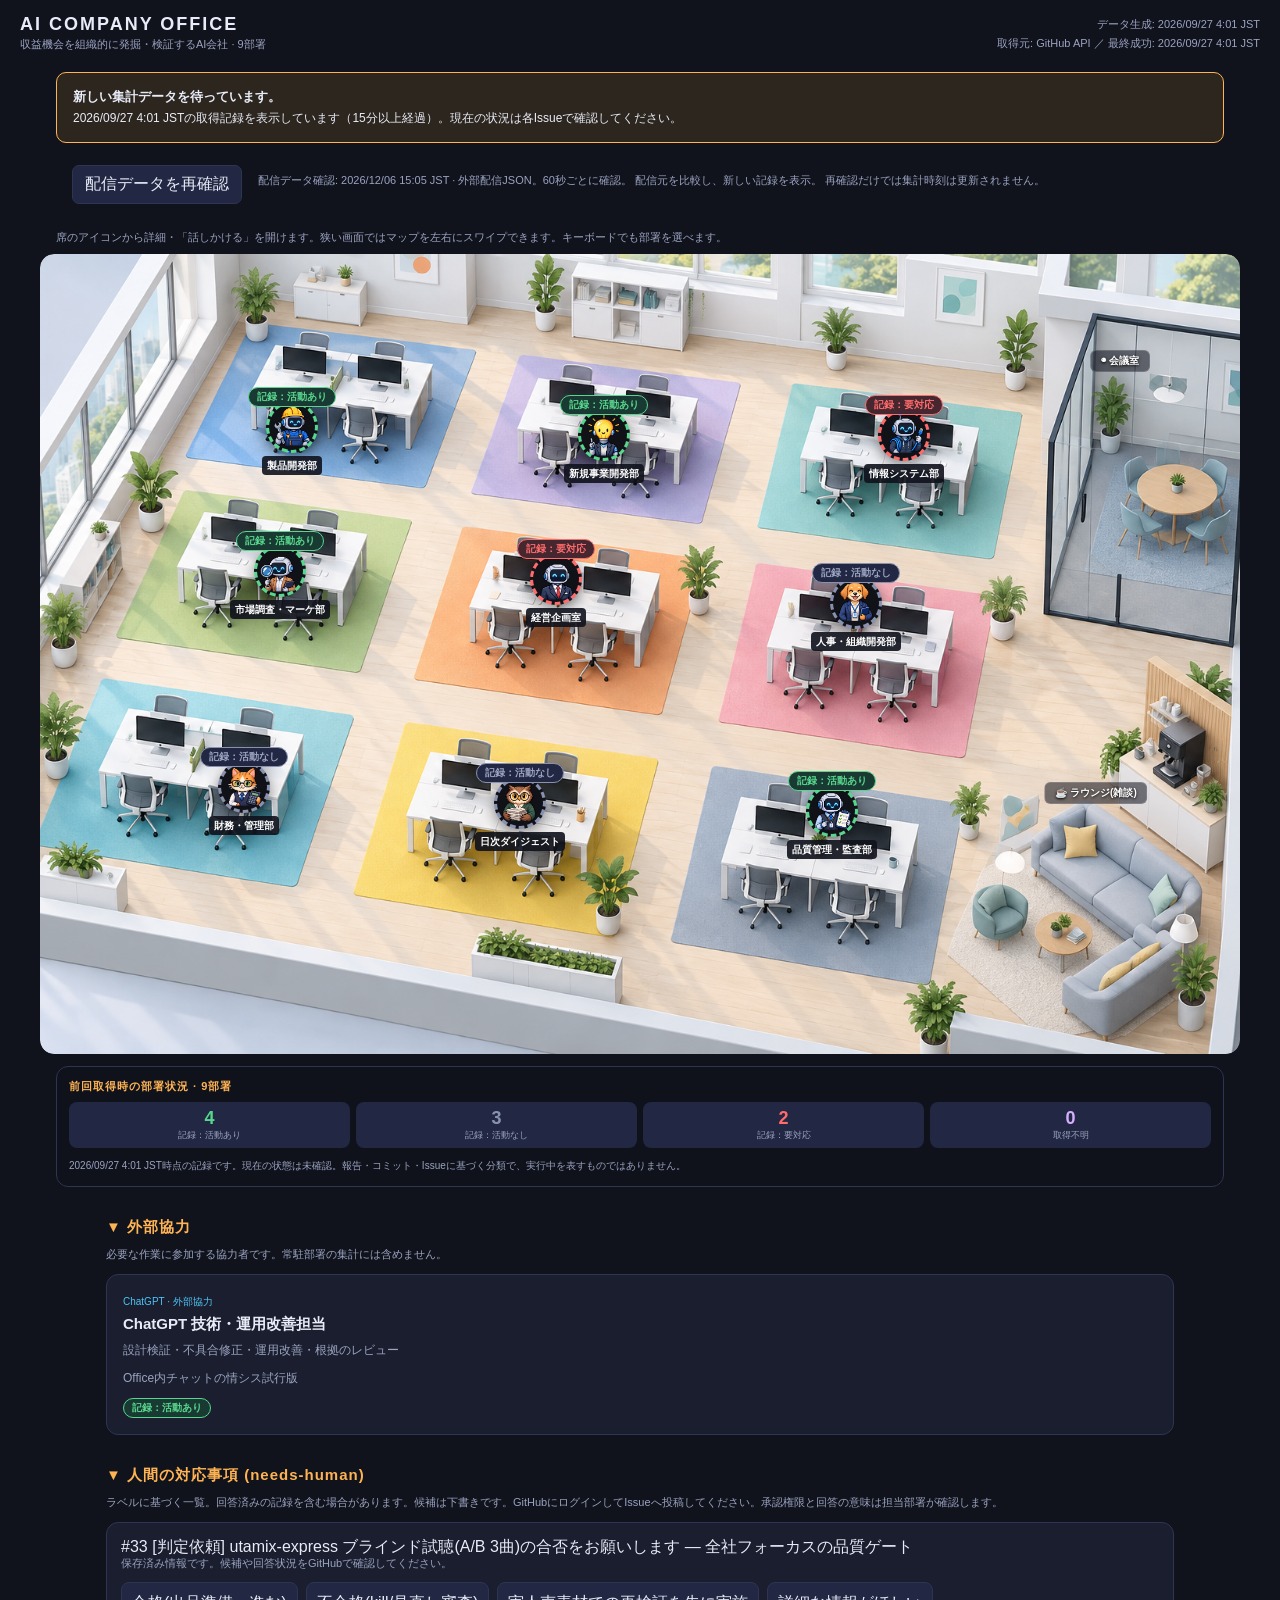
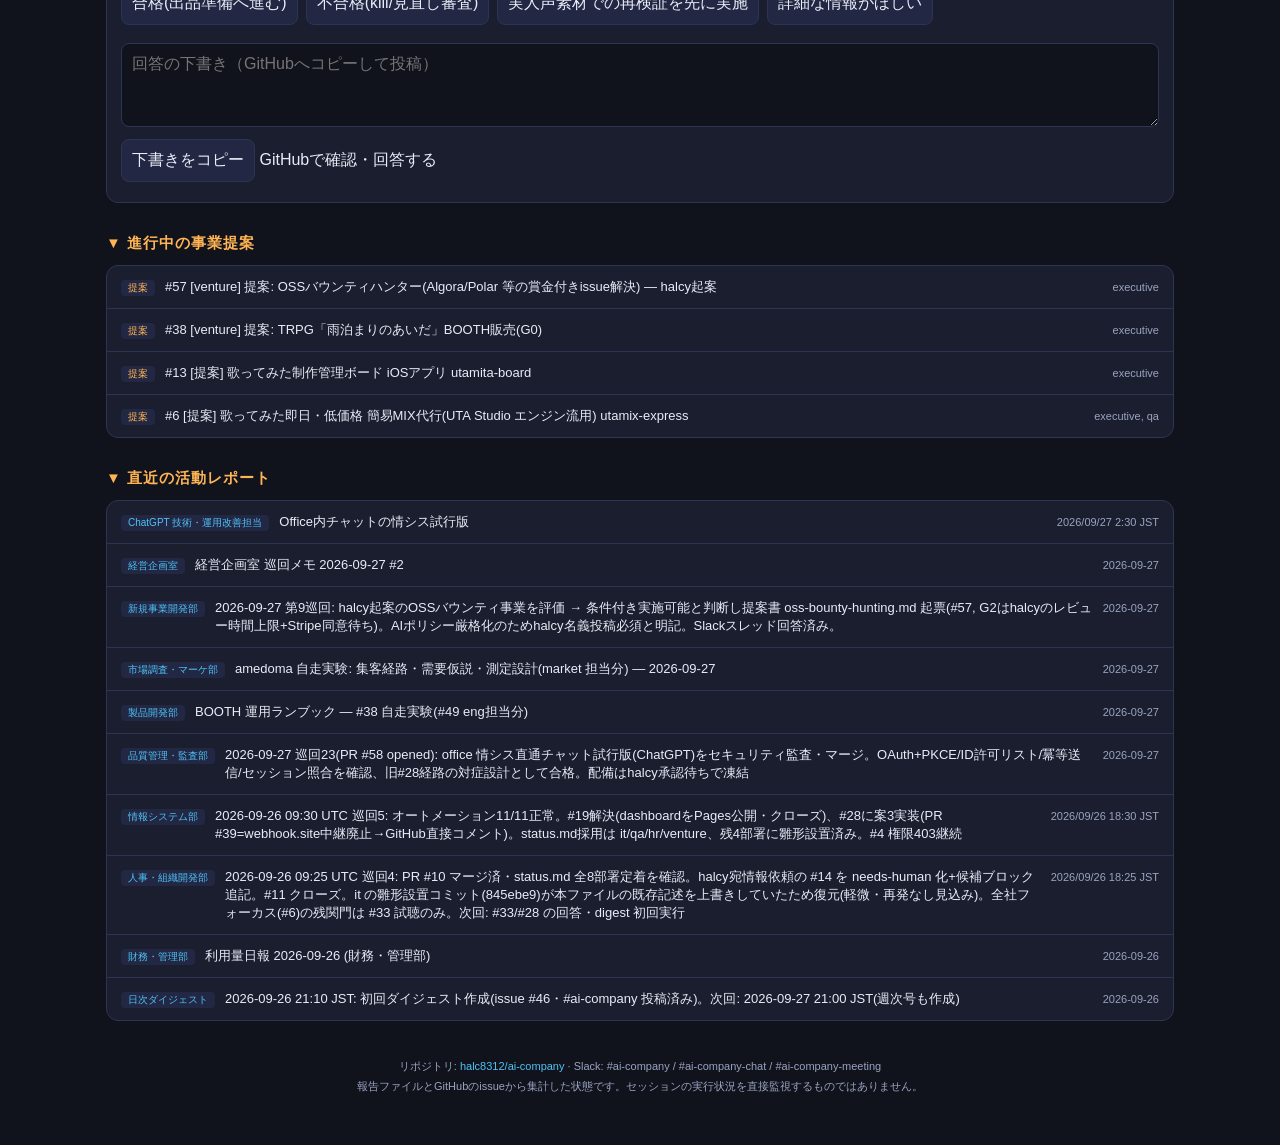
==== ai-company/index.html @ 4a1ea0e2 "Update office index.html 2026-09-27T04:01:39+09:00" ====
<!DOCTYPE html>
<html lang="ja">
<head>
<meta charset="UTF-8">
<meta name="viewport" content="width=device-width, initial-scale=1.0">
<meta name="office-chat" content="disabled">
<title>AI Company Office</title>
<style>
  :root {
    --bg:#10121c; --panel:#1a1e2e; --panel2:#222743; --line:#2e3552;
    --text:#e8ecf8; --dim:#9aa3c0; --accent:#ffb454; --accent2:#4fc3f7;
    --ok:#58d68d; --idle:#8892b0; --alert:#ff6b6b; --unknown:#d5adff;
  }
  * { margin:0; padding:0; box-sizing:border-box; }
  [hidden] { display:none !important; }
  body { background:var(--bg); color:var(--text); font-family:-apple-system,"Hiragino Kaku Gothic ProN",sans-serif; }
  button { font:inherit; color:inherit; }
  button, a { -webkit-tap-highlight-color:transparent; }
  button:focus-visible, a:focus-visible, textarea:focus-visible, .map-scroll:focus-visible { outline:3px solid var(--accent2); outline-offset:4px; }
  a { overflow-wrap:anywhere; }
  .top { display:flex; align-items:center; justify-content:space-between; gap:16px; padding:14px 20px 10px; }
  .top h1 { font-size:18px; letter-spacing:2px; }
  .top .sub, .updated { color:var(--dim); font-size:11px; line-height:1.7; }
  .updated { text-align:right; }
  .notice { max-width:1168px; margin:8px auto 14px; padding:12px 16px; border:1px solid var(--accent); border-radius:10px; background:#2d261e; font-size:12px; line-height:1.8; overflow-wrap:anywhere; }
  .notice.error { border-color:var(--alert); background:#302029; }
  .notice strong { display:block; font-size:13px; }
  .refresh-bar { max-width:1168px; margin:8px auto 16px; padding:0 16px; display:flex; align-items:center; flex-wrap:wrap; gap:8px 16px; }
  .transport { color:var(--dim); font-size:11px; line-height:1.7; flex:1 1 240px; }
  .transport.error { color:var(--alert); }
  .retry { margin-top:8px; padding:8px 12px; border:1px solid var(--line); border-radius:7px; background:var(--panel2); cursor:pointer; }
  .retry:disabled { opacity:.6; cursor:wait; }

  /* The map and its markers share one coordinate system, independent of the board. */
  .mapwrap { position:relative; width:100%; max-width:1200px; margin:0 auto; }
  .map-scroll { overflow-x:auto; border-radius:14px; }
  .floor { position:relative; min-width:800px; }
  .floor > img.map { width:100%; height:auto; display:block; border-radius:14px; }
  .dept { position:absolute; transform:translate(-50%,-50%); cursor:pointer; text-align:center; width:112px; min-height:64px; border:0; background:none; border-radius:10px; }
  .bubble { font-size:10px; font-weight:700; padding:2px 8px; border-radius:99px; white-space:nowrap; background:var(--panel2); border:1px solid var(--line); color:var(--dim); }
  .dept .bubble { position:absolute; top:-14px; left:50%; transform:translateX(-50%); }
  .bubble.reported { background:#193a32; color:var(--ok); border-color:var(--ok); }
  .bubble.no_report { background:var(--panel2); color:var(--dim); border-color:var(--idle); }
  .bubble.alert { background:#462730; color:var(--alert); border-color:var(--alert); }
  .bubble.unknown { background:#382b4b; color:var(--unknown); border-color:var(--unknown); }
  .av { width:52px; height:52px; border-radius:50%; background-image:url(assets/avatars.png); background-size:300% 300%; background-color:var(--panel2); border:3px solid var(--line); }
  .dept .av { display:block; margin:0 auto; box-shadow:0 4px 14px rgba(0,0,0,.45); transition:transform .15s; }
  .dept .name { display:block; width:max-content; max-width:112px; font-size:10px; font-weight:700; line-height:1.5; margin:3px auto 0; padding:2px 5px; border-radius:4px; background:rgba(16,18,28,.9); color:#fff; }
  .dept.historical .av { border-style:dashed; }
  .dept.reported .av { border-color:var(--ok); }
  .dept.no_report .av { border-color:var(--idle); }
  .dept.alert .av { border-color:var(--alert); }
  .dept.unknown .av { border-color:var(--unknown); }
  .zone { position:absolute; font-size:10px; font-weight:700; color:#fff; padding:3px 10px; border-radius:6px; background:rgba(16,18,28,.55); border:1px solid rgba(255,255,255,.15); transform:translateX(-50%); text-shadow:0 1px 3px #000; pointer-events:none; }
  .map-hint { color:var(--dim); font-size:11px; line-height:1.7; padding:8px 16px; }

  .board { position:absolute; top:12px; right:12px; width:204px; background:rgba(16,18,28,.9); border:1px solid var(--line); border-radius:12px; padding:12px; backdrop-filter:blur(6px); }
  .board h3 { font-size:11px; color:var(--accent); letter-spacing:1px; margin-bottom:8px; }
  .board .counts { display:grid; grid-template-columns:repeat(2,minmax(0,1fr)); gap:6px; margin-bottom:10px; }
  .board .count { text-align:center; background:var(--panel2); border-radius:8px; padding:6px 2px; }
  .board .count .n { font-size:18px; font-weight:800; }
  .board .count .l { font-size:9px; color:var(--dim); }
  .board .donut { flex:none; width:56px; height:56px; border-radius:50%; background:var(--line); }
  .board .donut-wrap { display:flex; align-items:center; gap:10px; }
  .board .legend { font-size:10px; color:var(--dim); line-height:1.8; }
  .board .note { color:var(--dim); font-size:10px; line-height:1.6; margin-top:10px; }
  .dot { display:inline-block; width:7px; height:7px; border-radius:50%; margin-right:4px; }

  .popup { margin:auto; width:min(380px,90vw); max-height:85vh; padding:0; background:var(--panel); color:var(--text); border:1px solid var(--line); border-radius:14px; }
  .popup::backdrop { background:rgba(0,0,0,.65); }
  .popup .card { position:relative; padding:22px 18px 18px; }
  .popup .head { display:flex; gap:12px; align-items:center; margin:0 28px 12px 0; }
  .popup .av { flex:none; width:56px; height:56px; border-radius:12px; }
  .popup .av.external { display:grid; place-items:center; background-image:none; color:var(--accent2); font-weight:800; font-size:20px; }
  .popup h3 { font-size:16px; line-height:1.5; }
  .popup .role { font-size:11px; color:var(--dim); line-height:1.6; }
  .popup .bubble { display:inline-block; margin-top:5px; }
  .popup .row { font-size:12px; margin-top:10px; line-height:1.7; overflow-wrap:anywhere; }
  .popup .lbl { font-size:10px; color:var(--dim); letter-spacing:1px; }
  .popup .close { position:absolute; top:7px; right:7px; width:36px; height:36px; border:0; border-radius:8px; background:transparent; color:var(--dim); font-size:24px; cursor:pointer; }
  .popup a { color:var(--accent2); text-decoration:none; }
  .popup .head > div { min-width:0; overflow-wrap:anywhere; }
  .contact { margin:16px 0; border-top:1px solid var(--line); padding-top:14px; }
  .contact-toggle { width:100%; min-height:44px; padding:10px 12px; border:1px solid var(--accent2); border-radius:8px; background:var(--panel2); cursor:pointer; }
  .contact-panel { padding-top:12px; }
  .contact-note, .contact-feedback { color:var(--dim); font-size:12px; line-height:1.8; margin:8px 0; overflow-wrap:anywhere; }
  .contact-label { display:block; font-size:13px; margin-top:12px; }
  .contact-draft, .contact-manual { display:block; width:100%; min-height:120px; padding:10px; margin:8px 0; resize:vertical; font:inherit; font-size:16px; line-height:1.6; color:var(--text); background:var(--bg); border:1px solid var(--line); border-radius:8px; }
  .contact-actions { display:flex; flex-wrap:wrap; gap:8px; }
  .contact-action { display:flex; align-items:center; justify-content:center; min-height:44px; padding:10px 12px; border:1px solid var(--line); border-radius:8px; background:var(--panel2); font-size:13px; cursor:pointer; }
  .direct-chat { margin-bottom:14px; }
  .chat-panel { padding:10px 0; }
  .chat-log { max-height:42vh; overflow-y:auto; overscroll-behavior:contain; margin:12px 0; }
  .chat-message { margin:8px 0; padding:10px; border-radius:8px; background:var(--bg); font-size:13px; line-height:1.7; overflow-wrap:anywhere; }
  .chat-message.user { border-left:3px solid var(--accent2); }
  .chat-message.assistant { border-left:3px solid var(--ok); }
  .chat-message p { white-space:pre-wrap; }
  .chat-meta { color:var(--dim); font-size:11px; margin-bottom:4px; }
  .chat-draft { display:block; width:100%; min-height:96px; padding:10px; margin:8px 0; resize:vertical; font:inherit; font-size:16px; line-height:1.6; color:var(--text); background:var(--bg); border:1px solid var(--line); border-radius:8px; }
  .chat-panel button:disabled { opacity:.55; cursor:default; }

  .wrap { max-width:1100px; margin:0 auto; padding:0 16px 48px; }
  h2 { font-size:15px; color:var(--accent); margin:28px 0 10px; letter-spacing:1px; line-height:1.6; }
  .section-note { color:var(--dim); font-size:11px; line-height:1.7; margin:-4px 0 10px; }
  .list { background:var(--panel); border:1px solid var(--line); border-radius:12px; overflow:hidden; }
  .list .row { padding:12px 14px; border-bottom:1px solid var(--line); font-size:13px; display:flex; gap:10px; align-items:baseline; }
  .list .row:last-child { border-bottom:none; }
  .list .tag { font-size:10px; padding:1px 7px; border-radius:4px; background:var(--panel2); color:var(--accent2); white-space:nowrap; }
  .list .tag.need { color:var(--alert); }
  .list .tag.prop { color:var(--accent); }
  .list .dim { color:var(--dim); font-size:11px; margin-left:auto; white-space:nowrap; }
  .list a { color:var(--text); text-decoration:none; }
  .empty { color:var(--dim); }
  .collaborators { display:grid; grid-template-columns:repeat(auto-fit,minmax(min(100%,280px),1fr)); gap:12px; }
  .collaborator-card { text-align:left; padding:16px; background:var(--panel); border:1px solid var(--line); border-radius:12px; cursor:pointer; }
  .collaborator-card .name { display:block; font-size:15px; font-weight:700; margin:6px 0; }
  .collaborator-card .provider { color:var(--accent2); font-size:10px; }
  .collaborator-card .role, .collaborator-card .summary { display:block; color:var(--dim); font-size:12px; line-height:1.7; margin-bottom:8px; }
  .collaborator-card .bubble { display:inline-block; }
  .footer { margin-top:36px; text-align:center; color:var(--dim); font-size:11px; line-height:1.8; }
  .footer a { color:var(--accent2); text-decoration:none; }
  .board { position:static; width:calc(100% - 32px); margin:12px auto; }
  .board .counts { grid-template-columns:repeat(4,minmax(0,1fr)); }
  .board .donut-wrap { justify-content:center; }
  .need-card { padding:14px; border-bottom:1px solid var(--line); overflow-wrap:anywhere; }
  .need-card:last-child { border-bottom:0; }
  .answer-options { display:flex; flex-wrap:wrap; gap:8px; margin:10px 0; }
  .answer-copy { border:1px solid var(--line); border-radius:8px; background:var(--panel2); padding:10px; text-align:left; cursor:pointer; }
  .answer-draft { width:100%; min-height:84px; margin:8px 0; padding:10px; background:var(--bg); color:var(--text); border:1px solid var(--line); border-radius:8px; font:inherit; }
  @media (hover:hover) and (pointer:fine) { .dept:hover .av { transform:scale(1.08); } .list a:hover,.footer a:hover { color:var(--accent2); text-decoration:underline; } .collaborator-card:hover { border-color:var(--accent2); } }
  @media (max-width:720px) {
    .top { align-items:flex-start; flex-direction:column; gap:6px; padding:14px 16px 10px; }
    .updated { text-align:left; }
    .notice { margin:8px 16px 14px; }
    .dept .av { width:46px; height:46px; }
    .dept .bubble { font-size:9px; padding:2px 5px; }
    .board { position:static; width:calc(100% - 32px); margin:10px auto 0; }
    .board .counts { grid-template-columns:repeat(4,minmax(0,1fr)); }
    .board .donut-wrap { justify-content:center; }
    .list .row { flex-wrap:wrap; gap:5px 8px; }
    .list .row > a,.list .row > .item-title { min-width:0; flex:1; }
    .list .dim { width:100%; margin-left:0; white-space:normal; }
  }
  @media (prefers-reduced-motion:reduce) { .dept .av { transition:none; } .dept:hover .av { transform:none; } }
</style>
</head>
<body>
<header class="top">
  <div>
    <h1>AI COMPANY OFFICE</h1>
    <div class="sub" id="subtitle">収益機会を組織的に発掘・検証するAI会社</div>
  </div>
  <div class="updated" aria-live="polite"><div id="updated">データを読み込んでいます</div><div id="sourceTime"></div></div>
</header>
<div class="notice" id="notice" role="alert" hidden></div>
<div class="refresh-bar">
  <button class="retry" id="refresh" type="button">配信データを再確認</button>
  <div class="transport" id="transport" role="status" hidden></div>
</div>
<noscript><div class="notice error">最新の状態を表示するにはJavaScriptを有効にしてください。</div></noscript>

<main>
<div class="mapwrap">
  <p class="map-hint" id="mapHint">席のアイコンから詳細・「話しかける」を開けます。狭い画面ではマップを左右にスワイプできます。キーボードでも部署を選べます。</p>
  <div class="map-scroll" tabindex="0" aria-label="オフィスマップ。各部署を選ぶと詳細が開きます。" aria-describedby="mapHint">
    <div class="floor">
      <img class="map" src="assets/office-map.png" width="1536" height="1024" alt="AI Companyのオフィス見取り図">
      <div class="zone" style="left:90%;top:12%" aria-hidden="true">◉ 会議室</div>
      <div class="zone" style="left:88%;top:66%" aria-hidden="true">☕ ラウンジ(雑談)</div>
      <div id="markers"></div>
    </div>
  </div>
  <aside class="board" id="board" aria-label="部署の報告状況"><p class="empty">データを読み込んでいます</p></aside>
</div>

<dialog class="popup" id="popup" aria-labelledby="popupTitle"><div class="card" id="popupBody"></div></dialog>

<div class="wrap">
<h2>▼ 外部協力</h2>
<p class="section-note">必要な作業に参加する協力者です。常駐部署の集計には含めません。</p>
<div class="collaborators" id="collaborators"><p class="empty">データを読み込んでいます</p></div>
<h2>▼ 人間の対応事項 (needs-human)</h2>
<p class="section-note">ラベルに基づく一覧。回答済みの記録を含む場合があります。候補は下書きです。GitHubにログインしてIssueへ投稿してください。承認権限と回答の意味は担当部署が確認します。</p>
<div class="list" id="needs"><div class="row empty">データを読み込んでいます</div></div>
<h2>▼ 進行中の事業提案</h2>
<div class="list" id="proposals"><div class="row empty">データを読み込んでいます</div></div>
<h2>▼ 直近の活動レポート</h2>
<div class="list" id="reports"><div class="row empty">データを読み込んでいます</div></div>
<footer class="footer">
  リポジトリ: <a href="https://github.com/halc8312/ai-company">halc8312/ai-company</a> ·
  Slack: #ai-company / #ai-company-chat / #ai-company-meeting<br>
  報告ファイルとGitHubのissueから集計した状態です。セッションの実行状況を直接監視するものではありません。
</footer>
</div>
</main>

<script>
'use strict';
const STATUS = {
  reported: {label:'本日活動あり', color:'var(--ok)'},
  no_report: {label:'本日の記録なし', color:'var(--idle)'},
  alert: {label:'要対応', color:'var(--alert)'},
  unknown: {label:'取得不明', color:'var(--unknown)'}
};
const popup = document.getElementById('popup');
let returnFocus = null;

function node(tag, className, value) {
  const element = document.createElement(tag);
  if (className) element.className = className;
  if (value !== undefined) element.textContent = String(value ?? '');
  return element;
}
function statusOf(item) {
  return Object.prototype.hasOwnProperty.call(STATUS, item.status) ? item.status : 'unknown';
}
function safeUrl(value) {
  if (typeof value !== 'string') return null;
  try {
    const url = new URL(value);
    return ['https:', 'http:'].includes(url.protocol) ? url.href : null;
  } catch (_) { return null; }
}
function linkOrText(label, url, className) {
  const href = safeUrl(url);
  const element = node(href ? 'a' : 'span', className, label);
  if (href) { element.href = href; element.rel = 'noopener noreferrer'; }
  return element;
}
function dateLabel(value) {
  if (typeof value !== 'string' || !value || value === '-') return '未確認';
  if (/^\d{4}-\d{2}-\d{2}$/.test(value)) return value;
  const date = new Date(value);
  return Number.isNaN(date.getTime()) ? '未確認' : new Intl.DateTimeFormat('ja-JP', {
    dateStyle:'medium', timeStyle:'short', timeZone:'Asia/Tokyo'
  }).format(date) + ' JST';
}
function taskLabel(value) {
  return Number.isInteger(value) && value >= 0 ? value + '件' : '取得不明';
}
function sourceLabel(source) {
  if (source.mode === 'issues_file') return '保存済みのGitHub issue一覧';
  return source.mode === 'github' || source.mode === 'api' ? 'GitHub API' : 'GitHub（取得方法未確認）';
}
function validMap(value) {
  return value && Array.isArray(value.av) && value.av.length === 2 &&
    value.av.every(n => Number.isInteger(n) && n >= 0 && n <= 2) &&
    Array.isArray(value.pos) && value.pos.length === 2 &&
    value.pos.every(n => Number.isFinite(n) && n >= 0 && n <= 100);
}
function avatar(item) {
  const element = node('span', 'av');
  element.setAttribute('aria-hidden', 'true');
  if (validMap(item.map)) element.style.backgroundPosition = `${item.map.av[1] * 50}% ${item.map.av[0] * 50}%`;
  else { element.classList.add('external'); element.textContent = 'AI'; }
  return element;
}
function badge(item) {
  const status = statusOf(item);
  return node('span', 'bubble ' + status, statusLabel(status, item.historical));
}
function statusLabel(status, historical = false) {
  if (!historical) return STATUS[status].label;
  return {reported:'記録：活動あり', no_report:'記録：活動なし', alert:'記録：要対応', unknown:'取得不明'}[status];
}
function detailRow(label, value) {
  const row = node('div', 'row');
  row.append(node('div', 'lbl', label), node('div', '', value));
  return row;
}
// Only known routes may prepare messages. Payload URLs never choose a recipient.
const SLACK_CHANNEL = 'https://w1787791233-h0f264551.slack.com/archives/C0C4GBMCC05';
const SLACK_DEPARTMENTS = new Set(['executive', 'venture', 'market', 'eng', 'qa', 'finance', 'it', 'hr']);
const contactDrafts = new Map(); // Memory only: closing a dialog keeps text; reloading clears it.
// Only the authenticated relay replaces this marker. GitHub Pages stays API-free.
const directChatEnabled = document.querySelector('meta[name="office-chat"]')?.content === 'same-origin';
const directChatState = {draft:'', sending:false, uncertain:false, result:'', revision:0, loggingOut:false, authRevision:0};
let disposeDirectChat = null;
let notifyDirectChat = null;
function canDirectChat(item) {
  return directChatEnabled && item.slug === 'it' && item.kind === 'department' && item.provider === 'Devin';
}
function stopDirectChat() {
  if (disposeDirectChat) disposeDirectChat();
  disposeDirectChat = null;
}
function directChatSection() {
  const section = node('section', 'direct-chat');
  const toggle = node('button', 'contact-toggle chat-toggle', 'Officeで情シスと会話');
  toggle.type = 'button';
  toggle.setAttribute('aria-expanded', 'false');
  toggle.setAttribute('aria-controls', 'chatPanel');
  const panel = node('div', 'chat-panel'); panel.id = 'chatPanel'; panel.hidden = true;
  const authStatus = node('p', 'contact-note');
  const login = node('a', 'contact-action chat-login', 'GitHubでログイン');
  login.href = '/auth/login'; login.hidden = true;
  const retry = node('button', 'contact-action chat-retry', '接続を再確認'); retry.type = 'button'; retry.hidden = true;
  const workspace = node('div', 'chat-workspace'); workspace.hidden = true;
  const historyStatus = node('p', 'contact-note chat-history-status'); historyStatus.setAttribute('role', 'status');
  const log = node('div', 'chat-log'); log.setAttribute('aria-label', '情シスとの会話履歴'); log.tabIndex = 0;
  const draftLabel = node('label', 'contact-label', '情シスへのメッセージ'); draftLabel.setAttribute('for', 'chatDraft');
  const draft = node('textarea', 'chat-draft'); draft.id = 'chatDraft'; draft.maxLength = 4000;
  draft.value = directChatState.draft;
  const send = node('button', 'contact-action chat-send', '送信'); send.type = 'button';
  const refresh = node('button', 'contact-action chat-refresh', '履歴を再取得'); refresh.type = 'button';
  const logout = node('button', 'contact-action chat-logout', 'ログアウト'); logout.type = 'button';
  const feedback = node('p', 'contact-feedback chat-feedback'); feedback.setAttribute('role', 'status');
  const acknowledge = node('button', 'contact-action chat-ack', '履歴を確認したので入力を再開');
  acknowledge.type = 'button'; acknowledge.hidden = true;
  const actions = node('div', 'contact-actions'); actions.append(send, refresh, logout);
  workspace.append(historyStatus, log, draftLabel, draft, actions, feedback, acknowledge,
    node('p', 'contact-note', '既存の情シスセッションに送ります。返信には時間がかかる場合があります。事業承認は従来のIssueで行ってください。下書きは再読み込みで消えます。'));
  panel.append(authStatus, login, retry, workspace);
  section.append(toggle, panel);
  let disposed = false, timer = null, csrf = '', authPending = false, historyPending = false;
  let historyChecked = false, lastHistorySignature = '';
  const reads = new Set();
  const active = () => !disposed && !panel.hidden && popup.open;
  const visible = () => active() && !document.hidden;
  function updateSendState() {
    draft.value = directChatState.draft;
    send.disabled = !csrf || directChatState.sending || directChatState.loggingOut || directChatState.uncertain || !draft.value.trim();
    draft.disabled = directChatState.sending;
    logout.disabled = directChatState.sending;
    feedback.textContent = directChatState.sending ? '送信結果を確認しています。画面を閉じても再送しません。' : directChatState.result;
    acknowledge.hidden = !directChatState.uncertain;
    acknowledge.disabled = !historyChecked || directChatState.sending;
  }
  function clearPrivate() {
    csrf = ''; log.replaceChildren(); lastHistorySignature = ''; historyChecked = false;
    directChatState.draft = ''; draft.value = ''; workspace.hidden = true;
    if (timer) clearTimeout(timer); timer = null;
  }
  function expired() {
    clearPrivate(); login.hidden = false;
    authStatus.textContent = 'ログインの有効期限が切れました。もう一度ログインしてください。';
  }
  async function request(url, options = {}, mutation = false) {
    const controller = new AbortController();
    if (!mutation) reads.add(controller);
    const deadline = setTimeout(() => controller.abort(), 30000);
    try {
      const response = await fetch(url, {...options, credentials:'same-origin', cache:'no-store', signal:controller.signal});
      let payload;
      try { payload = await response.json(); } catch (_) { payload = {}; }
      if (!response.ok) {
        const error = new Error('chat_request_failed'); error.status = response.status; error.code = payload.error;
        throw error;
      }
      return payload;
    } finally { clearTimeout(deadline); reads.delete(controller); }
  }
  function schedule() {
    if (timer) clearTimeout(timer);
    timer = visible() && csrf ? setTimeout(refreshHistory, 20000) : null;
  }
  async function refreshHistory() {
    if (!visible() || !csrf || historyPending || directChatState.loggingOut) return;
    historyPending = true; refresh.disabled = true;
    if (timer) clearTimeout(timer); timer = null;
    const messages = new Map(), cursors = new Set();
    const revision = directChatState.revision;
    const authRevision = directChatState.authRevision;
    let cursor = null, complete = false;
    try {
      // The API's final cursor is null. Every refresh is a bounded full scan.
      for (let page = 0; page < 10; page++) {
        const payload = await request('/api/chat/it/messages' + (cursor ? '?after=' + encodeURIComponent(cursor) : ''));
        if (!active() || !csrf || authRevision !== directChatState.authRevision) return;
        if (!Array.isArray(payload.messages) || typeof payload.hasMore !== 'boolean') throw new Error('invalid_history');
        for (const message of payload.messages) {
          if (typeof message.id !== 'string' || !['user', 'assistant'].includes(message.role) ||
              typeof message.text !== 'string' || typeof message.createdAt !== 'string') throw new Error('invalid_message');
          messages.set(message.id, message);
        }
        if (!payload.hasMore) { complete = true; break; }
        if (typeof payload.nextCursor !== 'string' || !payload.nextCursor || cursors.has(payload.nextCursor)) throw new Error('invalid_cursor');
        cursor = payload.nextCursor; cursors.add(cursor);
      }
      if (!active() || !csrf || authRevision !== directChatState.authRevision) return;
      const sorted = [...messages.values()].sort((a,b) => (Date.parse(a.createdAt) || 0) - (Date.parse(b.createdAt) || 0) || a.id.localeCompare(b.id));
      const shown = sorted.slice(-200), signature = JSON.stringify(shown);
      if (signature !== lastHistorySignature) {
        log.replaceChildren();
        for (const message of shown) {
          const entry = node('article', 'chat-message ' + message.role);
          entry.append(node('div', 'chat-meta', (message.role === 'assistant' ? '情シスAI' : '利用者') + ' · ' + dateLabel(message.createdAt)),
            node('p', '', message.text)); // Plain text only, including links and HTML.
          log.append(entry);
        }
        lastHistorySignature = signature;
      }
      historyChecked = complete && !directChatState.sending && revision === directChatState.revision;
      historyStatus.textContent = !complete ? '履歴が多いため一部のみ取得しました。最新の返信を取得できていない可能性があります。SlackまたはDevinでも確認してください。' :
        sorted.length ? '履歴を確認しました（' + dateLabel(new Date().toISOString()) + '）。20秒ごとに確認します。' + (sorted.length > 200 ? ' 最新200件を表示しています。' : '') : 'このセッションの会話履歴はまだありません。';
      updateSendState();
    } catch (error) {
      if (!active()) return;
      historyChecked = false;
      if (error.status === 401) expired();
      else historyStatus.textContent = '履歴を取得できません。表示中の履歴は最新とは限りません。「履歴を再取得」で確認してください。';
      updateSendState();
    } finally {
      historyPending = false;
      if (active()) { refresh.disabled = false; schedule(); }
    }
  }
  async function connect() {
    if (!active() || authPending) return;
    if (directChatState.loggingOut) { clearPrivate(); authStatus.textContent = 'ログアウトの完了を確認しています。'; return; }
    const authRevision = directChatState.authRevision;
    authPending = true; retry.hidden = true; login.hidden = true;
    authStatus.textContent = '接続・ログイン状態を確認しています。';
    try {
      const session = await request('/api/chat/session');
      if (!active() || authRevision !== directChatState.authRevision) return;
      if (!session.enabled || session.department !== 'it') {
        clearPrivate(); authStatus.textContent = 'Office内の会話は現在利用できません。下のSlackへの入口を利用してください。'; return;
      }
      if (!session.authenticated) {
        clearPrivate(); login.hidden = false;
        authStatus.textContent = '許可されたGitHubアカウントでログインすると、ここで送受信できます。'; return;
      }
      if (typeof session.csrfToken !== 'string' || !session.csrfToken || typeof session.user?.login !== 'string') throw new Error('invalid_auth');
      csrf = session.csrfToken; workspace.hidden = false;
      authStatus.textContent = session.user.login + ' としてログイン中';
      updateSendState(); await refreshHistory();
    } catch (error) {
      if (!active()) return;
      clearPrivate(); retry.hidden = false;
      authStatus.textContent = 'チャットへの接続を確認できません。時間をおいて再確認してください。';
    } finally { authPending = false; }
  }
  draft.addEventListener('input', () => { directChatState.draft = draft.value; updateSendState(); });
  send.addEventListener('click', async () => {
    const message = draft.value.trim();
    if (!active() || !csrf || directChatState.sending || directChatState.loggingOut || directChatState.uncertain || !message) return;
    if ([...message].length > 4000) { directChatState.result = 'メッセージは4,000文字以内で入力してください。'; updateSendState(); return; }
    if (!globalThis.crypto?.randomUUID) { directChatState.result = 'このブラウザでは安全に送信できません。Slackへの入口を利用してください。'; updateSendState(); return; }
    const token = csrf, requestId = crypto.randomUUID();
    directChatState.sending = true; directChatState.revision++; historyChecked = false; updateSendState();
    try {
      const result = await request('/api/chat/it/messages', {method:'POST', headers:{'Content-Type':'application/json', 'X-CSRF-Token':token}, body:JSON.stringify({message, requestId})}, true);
      if (result.state !== 'accepted') throw new Error('unconfirmed_send');
      directChatState.result = '送信を受け付けました。これはAIの返信ではありません。履歴に返信が届くまでお待ちください。';
      if (directChatState.draft.trim() === message) directChatState.draft = '';
      if (active()) draft.value = directChatState.draft;
    } catch (error) {
      if (error.status === 401) {
        directChatState.result = 'ログインが切れたため送信できませんでした。';
        if (active()) expired();
      } else if (['upstream_unavailable','delivery_failed','rate_limited','forbidden','chat_disabled','request_rejected','invalid_message','invalid_request'].includes(error.code)) {
        directChatState.result = '送信されませんでした。接続・権限を確認し、時間をおいてから操作してください。';
      } else {
        directChatState.uncertain = true;
        directChatState.result = '送信結果を確認できません。自動再送はしません。履歴で届いたか確認してから入力を再開してください。';
      }
    } finally {
      directChatState.sending = false;
      // A pending send may finish after its dialog was closed and reopened.
      if (notifyDirectChat) await notifyDirectChat();
    }
  });
  acknowledge.addEventListener('click', () => {
    if (!active() || !historyChecked || directChatState.sending) return;
    directChatState.uncertain = false;
    directChatState.result = '履歴を確認済みです。届いていない場合だけ、必要なメッセージを送ってください。'; updateSendState();
  });
  logout.addEventListener('click', async () => {
    if (!active() || !csrf || directChatState.sending || directChatState.loggingOut) return;
    const token = csrf;
    directChatState.loggingOut = true; directChatState.authRevision++;
    clearPrivate(); login.hidden = true; retry.hidden = true;
    authStatus.textContent = 'ログアウトの完了を確認しています。';
    for (const controller of reads) controller.abort();
    let outcome = 'logout-failed';
    try {
      await request('/auth/logout', {method:'POST', headers:{'X-CSRF-Token':token}}, true);
      outcome = 'logged-out';
    } catch (error) {
      if (error.status === 401) outcome = 'logged-out';
    } finally {
      directChatState.loggingOut = false; directChatState.draft = '';
      directChatState.result = ''; directChatState.uncertain = false; contactDrafts.clear();
      if (notifyDirectChat) await notifyDirectChat(outcome);
    }
  });
  refresh.addEventListener('click', refreshHistory); retry.addEventListener('click', connect);
  toggle.addEventListener('click', () => {
    panel.hidden = !panel.hidden; toggle.setAttribute('aria-expanded', String(!panel.hidden));
    if (panel.hidden) { if (timer) clearTimeout(timer); timer = null; }
    else if (csrf) refreshHistory(); else connect();
  });
  const onVisibility = () => { if (visible() && csrf) refreshHistory(); else if (timer) { clearTimeout(timer); timer = null; } };
  document.addEventListener('visibilitychange', onVisibility);
  const notify = async reason => {
    if (disposed) return;
    if (reason === 'logged-out' || reason === 'logout-failed') {
      clearPrivate(); login.hidden = reason !== 'logged-out'; retry.hidden = reason !== 'logout-failed';
      authStatus.textContent = reason === 'logged-out' ? 'ログアウトしました。' : 'ログアウトを確認できません。接続を再確認し、もう一度ログアウトしてください。';
    } else if (active()) { updateSendState(); await refreshHistory(); }
  };
  notifyDirectChat = notify;
  disposeDirectChat = () => {
    disposed = true; if (timer) clearTimeout(timer);
    for (const controller of reads) controller.abort();
    document.removeEventListener('visibilitychange', onVisibility);
    if (notifyDirectChat === notify) notifyDirectChat = null;
    log.replaceChildren(); csrf = '';
  };
  return section;
}
function contactRoute(item) {
  if (item.slug === 'chatgpt' && item.kind === 'collaborator' && item.provider === 'ChatGPT') {
    return {prefix:'[chatgpt] Officeからの相談', label:'GitHubで依頼を作る ↗',
      url:'https://github.com/halc8312/ai-company/issues/new?title=' + encodeURIComponent('[chatgpt] Officeからの相談'),
      note:'コピーした文面を、このプロジェクトのWork会話に貼り付けてください。GitHubに依頼を残す場合は、下のリンクから本文へ貼り付けて投稿できます。Issueは巡回時に確認するため即時返信ではありません。'};
  }
  if (item.kind !== 'department' || item.provider !== 'Devin') return null;
  if (item.slug === 'digest') return {prefix:'dept:executive\n日次ダイジェスト担当への相談です。',
    label:'Slack #ai-companyを開く ↗', url:SLACK_CHANNEL,
    note:'日次ダイジェストへの相談は経営企画室へ送ります。コピーした文面をSlack #ai-companyに貼り付けて投稿してください。日次ダイジェスト担当の直接起動ではありません。'};
  if (!SLACK_DEPARTMENTS.has(item.slug)) return null;
  return {prefix:'dept:' + item.slug, label:'Slack #ai-companyを開く ↗', url:SLACK_CHANNEL,
    note:'コピーした文面をSlack #ai-companyに貼り付けて投稿してください。宛先のdept指定はコピー時に付きます。ログイン・チャンネルへの参加が必要です。'};
}
function contactSection(item) {
  const section = node('section', 'contact');
  const direct = canDirectChat(item);
  if (direct) section.append(directChatSection());
  const route = contactRoute(item);
  if (!route) {
    section.append(node('p', 'contact-note', 'この担当の会話先は未設定です。'));
    return section;
  }
  const toggle = node('button', 'contact-toggle', direct ? 'Slackで話しかける' : '話しかける');
  toggle.type = 'button';
  toggle.setAttribute('aria-expanded', 'false');
  toggle.setAttribute('aria-controls', 'contactPanel');
  const panel = node('div', 'contact-panel');
  panel.id = 'contactPanel';
  panel.hidden = true;
  const label = node('label', 'contact-label', item.name + 'への質問・依頼');
  label.setAttribute('for', 'contactDraft');
  const draft = node('textarea', 'contact-draft');
  draft.id = 'contactDraft';
  draft.placeholder = '相談したいこと、頼みたいことを書いてください';
  draft.value = contactDrafts.get(item.slug) || '';
  const note = node('p', 'contact-note', route.note);
  note.id = 'contactNote';
  draft.setAttribute('aria-describedby', 'contactNote');
  const feedback = node('p', 'contact-feedback', '下書き・未送信。返信と受領状況は会話先で確認してください。');
  feedback.setAttribute('role', 'status');
  const manual = node('textarea', 'contact-manual');
  manual.readOnly = true;
  manual.hidden = true;
  manual.setAttribute('aria-label', '宛先付きの文面。全選択して手動でコピーしてください');
  const copy = node('button', 'contact-action', '1. 宛先付きでコピー');
  copy.type = 'button';
  draft.addEventListener('input', () => {
    contactDrafts.set(item.slug, draft.value);
    manual.hidden = true;
    feedback.textContent = '下書き・未送信。編集後はもう一度コピーしてください。';
  });
  copy.addEventListener('click', async () => {
    if (!draft.value.trim()) {
      feedback.textContent = '質問・依頼を入力してください。';
      draft.focus();
      return;
    }
    const message = route.prefix + '\n\n' + draft.value.trim();
    manual.hidden = true;
    try {
      await navigator.clipboard.writeText(message);
      feedback.textContent = 'コピーしました。まだ送信されていません。会話先に貼り付けて投稿してください。';
    } catch (_) {
      manual.value = message;
      manual.hidden = false;
      manual.focus();
      manual.select();
      feedback.textContent = '自動コピーできませんでした。下の宛先付き文面を手動でコピーしてください。まだ送信されていません。';
    }
  });
  const open = linkOrText('2. ' + route.label, route.url, 'contact-action');
  open.target = '_blank';
  const actions = node('div', 'contact-actions');
  actions.append(copy, open);
  panel.append(note, label, draft, actions, feedback, manual,
    node('p', 'contact-note', '投稿先の参加者・公開範囲を確認してください。下書きはページを閉じる・再読み込みすると消えます。'));
  toggle.addEventListener('click', () => {
    panel.hidden = !panel.hidden;
    toggle.setAttribute('aria-expanded', String(!panel.hidden));
    if (!panel.hidden) draft.focus();
  });
  section.append(toggle, panel);
  return section;
}
function openDept(item, trigger, sourceError) {
  stopDirectChat();
  returnFocus = trigger;
  const body = document.getElementById('popupBody');
  body.replaceChildren();
  const close = node('button', 'close', '×');
  close.type = 'button';
  close.setAttribute('aria-label', '詳細を閉じる');
  close.autofocus = true;
  close.addEventListener('click', () => popup.close());
  const head = node('div', 'head');
  const info = node('div');
  const title = node('h3', '', item.name);
  title.id = 'popupTitle';
  info.append(title, node('div', 'role', item.role), node('div', 'role', item.provider), badge(item));
  head.append(avatar(item), info);
  body.append(close, head, contactSection(item),
    detailRow('最新の報告・対応内容', item.now || '報告未確認'),
    detailRow('未完了の担当issue' + (sourceError ? '（前回取得値を含む）' : ''), taskLabel(item.openTasks)),
    detailRow('次の予定', item.next || '未確認'),
    detailRow('最終報告', dateLabel(item.lastReport)));
  if (item.historical) body.append(detailRow('表示の時点', dateLabel(item.recordedAt) + 'の取得記録。現在の状態は未確認です。'));
  if (item.lastActiveAt) body.append(detailRow('最終活動', dateLabel(item.lastActiveAt)));
  if (Number.isInteger(item.commitsToday) && item.commitsToday > 0)
    body.append(detailRow(item.historical ? '取得日のコミット' : '本日のコミット', item.commitsToday + '件'));
  if (Number.isInteger(item.pendingHuman) && item.pendingHuman > 0)
    body.append(detailRow('halcy確認待ち', item.pendingHuman + '件（下の「人間の対応事項」に一覧あり）'));
  if (safeUrl(item.reportUrl)) {
    const row = node('div', 'row');
    row.append(linkOrText('→ 最新の報告を開く', item.reportUrl));
    body.append(row);
  }
  popup.showModal();
  close.focus();
}
popup.addEventListener('click', event => { if (event.target === popup) popup.close(); });
popup.addEventListener('close', () => { stopDirectChat(); if (returnFocus && returnFocus.isConnected) returnFocus.focus(); });

function renderMarkers(depts, sourceError) {
  const markers = document.getElementById('markers');
  markers.replaceChildren();
  depts.filter(d => validMap(d.map)).forEach(dept => {
    const marker = node('button', 'dept ' + statusOf(dept) + (dept.historical ? ' historical' : ''));
    marker.type = 'button';
    marker.style.left = dept.map.pos[0] + '%';
    marker.style.top = dept.map.pos[1] + '%';
    marker.setAttribute('aria-label', dept.name + '：' + statusLabel(statusOf(dept), dept.historical));
    marker.setAttribute('aria-haspopup', 'dialog');
    marker.setAttribute('aria-controls', 'popup');
    marker.append(badge(dept), avatar(dept), node('span', 'name', dept.name));
    marker.addEventListener('click', () => openDept(dept, marker, sourceError));
    markers.append(marker);
  });
}
function renderBoard(depts, historical = false, recordedAt = null) {
  const board = document.getElementById('board');
  const counts = Object.fromEntries(Object.keys(STATUS).map(key => [key, 0]));
  depts.forEach(dept => { counts[statusOf(dept)]++; });
  board.replaceChildren(node('h3', '', (historical ? '前回取得時の部署状況' : '部署の活動記録') + ' · ' + depts.length + '部署'));
  const cards = node('div', 'counts');
  Object.entries(STATUS).forEach(([key, config]) => {
    const card = node('div', 'count');
    const number = node('div', 'n', counts[key]);
    number.style.color = config.color;
    card.append(number, node('div', 'l', statusLabel(key, historical)));
    cards.append(card);
  });
  board.append(cards, node('p', 'note', (historical ? dateLabel(recordedAt) + '時点の記録です。現在の状態は未確認。' : '当日＝JST。') + '報告・コミット・Issueに基づく分類で、実行中を表すものではありません。'));
}
function renderCollaborators(items, sourceError) {
  const area = document.getElementById('collaborators');
  area.replaceChildren();
  if (!items.length) { area.append(node('p', 'empty', '登録された外部協力者はいません')); return; }
  items.forEach(item => {
    const card = node('button', 'collaborator-card');
    card.type = 'button';
    card.setAttribute('aria-haspopup', 'dialog');
    card.setAttribute('aria-controls', 'popup');
    card.append(node('span', 'provider', [item.provider, '外部協力'].filter(Boolean).join(' · ')),
      node('span', 'name', item.name), node('span', 'role', item.role),
      node('span', 'summary', item.now || '報告未確認'), badge(item));
    card.addEventListener('click', () => openDept(item, card, sourceError));
    area.append(card);
  });
}
function issueUrl(item) {
  return Number.isInteger(item.num) && item.num > 0 ? 'https://github.com/halc8312/ai-company/issues/' + item.num : null;
}
function renderAnswers(items, sourceError) {
  const area = document.getElementById('needs');
  area.replaceChildren();
  if (!items.length) {
    area.append(node('div', 'row empty', sourceError ? '取得不明。GitHubで現在の対応事項を確認してください。' : '該当するissueはありません'));
    return;
  }
  items.forEach(item => {
    const card = node('div', 'need-card');
    card.append(linkOrText('#' + item.num + ' ' + item.title, issueUrl(item)),
      node('p', 'section-note', sourceError ? '保存済み情報です。候補や回答状況をGitHubで確認してください。' : '候補を選んでも送信・承認・ラベル変更は行いません。'));
    const draft = node('textarea', 'answer-draft');
    draft.setAttribute('aria-label', '#' + item.num + ' 回答の下書き');
    draft.placeholder = '回答の下書き（GitHubへコピーして投稿）';
    const options = node('div', 'answer-options');
    (Array.isArray(item.options) ? item.options : []).filter(value => typeof value === 'string').slice(0, 6).forEach(value => {
      const button = node('button', 'answer-copy', value);
      button.type = 'button';
      button.addEventListener('click', () => { draft.value = value; draft.focus(); });
      options.append(button);
    });
    const copy = node('button', 'answer-copy', '下書きをコピー');
    copy.type = 'button';
    const feedback = node('p', 'section-note');
    feedback.setAttribute('role', 'status');
    copy.addEventListener('click', async () => {
      try {
        if (!draft.value.trim()) { feedback.textContent = '回答を入力してください。'; return; }
        await navigator.clipboard.writeText(draft.value);
        feedback.textContent = 'コピーしました。GitHubのIssueに貼り付けて投稿してください。まだ送信されていません。';
      } catch (_) { draft.focus(); draft.select(); feedback.textContent = '選択した下書きを手動でコピーしてください。まだ送信されていません。'; }
    });
    const href = issueUrl(item);
    const open = linkOrText('GitHubで確認・回答する', href ? href + '#new_comment_field' : null);
    open.target = '_blank';
    card.append(options, draft, copy, node('span', '', ' '), open, feedback);
    area.append(card);
  });
}
function renderIssues(id, items, label, tagClass, sourceError) {
  const area = document.getElementById(id);
  area.replaceChildren();
  if (!items.length) {
    area.append(node('div', 'row empty', sourceError ? '取得できません。表示できる前回の記録もありません。' : '該当するissueはありません'));
    return;
  }
  items.forEach(item => {
    const row = node('div', 'row');
    const number = Number.isInteger(item.num) && item.num > 0 ? '#' + item.num + ' ' : '';
    row.append(node('span', 'tag ' + tagClass, label), linkOrText(number + (item.title || '無題'), issueUrl(item), 'item-title'), node('span', 'dim', item.dept || ''));
    area.append(row);
  });
}
function renderReports(items) {
  const area = document.getElementById('reports');
  area.replaceChildren();
  if (!items.length) { area.append(node('div', 'row empty', 'まだレポートはありません')); return; }
  items.forEach(item => {
    const row = node('div', 'row');
    row.append(node('span', 'tag', item.dept), linkOrText(item.title || '無題', item.url, 'item-title'), node('span', 'dim', dateLabel(item.date)));
    area.append(row);
  });
}
function validateData(data) {
  if (!data || data.schemaVersion !== 2 || !data.sources || !data.sources.github ||
      !['ok', 'error'].includes(data.sources.github.status) ||
      !['depts', 'collaborators', 'needsHuman', 'proposals', 'reports'].every(key =>
        Array.isArray(data[key]) && data[key].every(item => item && typeof item === 'object' && !Array.isArray(item)))) {
    throw new Error('データ形式が対応するバージョンではありません。');
  }
}
function renderNotice(data) {
  const notice = document.getElementById('notice');
  const source = data.sources.github;
  notice.replaceChildren();
  notice.className = 'notice' + (source.status === 'error' ? ' error' : '');
  if (source.status === 'error') {
    notice.append(node('strong', '', 'GitHubデータを取得できませんでした。'),
      node('p', '', '前回の取得値を含む場合があります。空の一覧も、対応事項がないことを意味しません。'),
      node('p', '', '最終成功: ' + dateLabel(source.lastSuccessAt) + ' ／ 今回の取得試行: ' + dateLabel(source.attemptedAt)));
    if (source.error) notice.append(node('p', '', 'エラー: ' + source.error));
  }
  if (source.mode === 'issues_file') {
    notice.append(node('strong', '', '保存済みのGitHub issue一覧を使用しています。'),
      node('p', '', '現在のGitHubの状態は、各issueのリンク先で確認できます。'));
  }
  if (Array.isArray(data.warnings)) data.warnings.filter(item => typeof item === 'string').forEach(item => notice.append(node('p', '', item)));
  notice.hidden = !notice.childNodes.length;
}
function render(data, historical = false) {
  const sourceError = historical || data.sources.github.status === 'error';
  document.getElementById('subtitle').textContent = '収益機会を組織的に発掘・検証するAI会社 · ' + data.depts.length + '部署';
  document.getElementById('updated').textContent = 'データ生成: ' + dateLabel(data.generatedAt);
  document.getElementById('sourceTime').textContent = '取得元: ' + sourceLabel(data.sources.github) + ' ／ 最終成功: ' + dateLabel(data.sources.github.lastSuccessAt);
  renderNotice(data);
  renderMarkers(data.depts, sourceError);
  renderBoard(data.depts, historical, data.sources.github.lastSuccessAt);
  renderCollaborators(data.collaborators, sourceError);
  renderAnswers(data.needsHuman, sourceError);
  renderIssues('proposals', data.proposals, '提案', 'prop', sourceError);
  renderReports(data.reports);
}
function showLoadError(message) {
  const notice = document.getElementById('notice');
  notice.hidden = false;
  notice.className = 'notice error';
  const retry = node('button', 'retry', '再読み込み');
  retry.type = 'button';
  retry.addEventListener('click', () => { retry.disabled = true; loadData(); });
  notice.replaceChildren(node('strong', '', '最新データを表示できません。'), node('p', '', message), retry);
  document.getElementById('updated').textContent = 'データ取得に失敗しました';
  document.getElementById('sourceTime').textContent = '最終成功時刻は確認できません';
  document.getElementById('markers').replaceChildren();
  document.getElementById('board').replaceChildren(node('h3', '', '部署の報告状況'), node('p', 'empty', '取得不明'));
  document.getElementById('collaborators').replaceChildren(node('p', 'empty', '取得不明'));
  ['needs', 'proposals', 'reports'].forEach(id => document.getElementById(id).replaceChildren(node('div', 'row empty', '取得不明')));
}
const DATA_URLS = [
  ['https://halc8312.github.io/FreeGame_github_pages/ai-company/data.json', '外部配信JSON'],
  ['./data.json', '同梱JSON']
];
const STALE_MS = 15 * 60 * 1000;
let lastData = null;
let lastLoadedAt = null;
let loading = false;
function dataAge(data, now = Date.now()) {
  const times = [data.generatedAt, data.sources.github.lastSuccessAt].map(value =>
    typeof value === 'string' && /T.*(?:Z|[+-]\d{2}:\d{2})$/.test(value) ? Date.parse(value) : NaN);
  if (times.some(t => !Number.isFinite(t) || t > now + 60000) || times[1] > times[0] + 60000) return 'invalid';
  return times.some(t => now - t > STALE_MS) ? 'old' : 'fresh';
}
function staleData(data, now = Date.now()) { return dataAge(data, now) !== 'fresh'; }
function dataRank(data) {
  return dataAge(data) === 'invalid' ? -Infinity : Date.parse(data.generatedAt);
}
function displayData(data, transportError = false) {
  const age = dataAge(data);
  const sourceError = data.sources.github.status === 'error';
  const historical = age !== 'fresh' || transportError || sourceError;
  const asRecord = item => ({...item, historical, recordedAt:data.sources.github.lastSuccessAt,
    status:age === 'invalid' || sourceError ? 'unknown' : statusOf(item)});
  // Keep the generator's GitHub result intact: elapsed time is not an API failure.
  const view = {...data, depts:data.depts.map(asRecord), collaborators:data.collaborators.map(asRecord)};
  render(view, historical);
  const notice = document.getElementById('notice');
  if (age === 'old') {
    notice.hidden = false;
    notice.append(node('strong', '', '新しい集計データを待っています。'),
      node('p', '', dateLabel(data.sources.github.lastSuccessAt) + 'の取得記録を表示しています（15分以上経過）。現在の状況は各Issueで確認してください。'));
  } else if (age === 'invalid') {
    notice.hidden = false;
    notice.append(node('strong', '', '集計・取得時刻を確認できません。'),
      node('p', '', '現在の状態は未確認です。時刻が不正なデータを最新として扱っていません。'));
  }
}
async function loadData() {
  if (loading) return;
  loading = true;
  const refresh = document.getElementById('refresh');
  refresh.disabled = true;
  const transport = document.getElementById('transport');
  const failures = [];
  let candidate = null, selectedLabel = '', checked = 0;
  const seen = new Set();
  try {
    for (const [url, label] of DATA_URLS) {
      // On the published site both entries may resolve to the same URL.
      const key = typeof location === 'undefined' ? url : new URL(url, location.href).href;
      if (seen.has(key)) continue;
      seen.add(key);
      const controller = new AbortController();
      const timeout = setTimeout(() => controller.abort(), 10000);
      try {
        const response = await fetch(url, {cache:'no-store', signal:controller.signal});
        if (!response.ok) throw new Error('HTTP ' + response.status);
        const data = await response.json();
        validateData(data);
        if (lastData && dataRank(data) < dataRank(lastData)) throw new Error('直前の表示より古いデータ');
        if (!candidate || dataRank(data) > dataRank(candidate)) { candidate = data; selectedLabel = label; }
        checked++;
        // A stale primary does not prevent trying a newer bundled snapshot.
        if (!staleData(data) && data.sources.github.status === 'ok') break;
      } catch (_) { failures.push(label); }
      finally { clearTimeout(timeout); }
    }
    transport.hidden = false;
    transport.className = 'transport' + (!candidate ? ' error' : '');
    if (candidate) {
      lastData = candidate;
      lastLoadedAt = new Date().toISOString();
      displayData(candidate);
      transport.textContent = '配信データ確認: ' + dateLabel(lastLoadedAt) + ' · ' + selectedLabel
        + '。60秒ごとに確認。' + (selectedLabel === '同梱JSON'
          ? failures.length ? ' 外部配信の取得・形式確認に失敗したため同梱JSONを表示。' : ' 外部配信より新しい記録を表示。'
          : checked > 1 ? ' 配信元を比較し、新しい記録を表示。' : '')
        + (staleData(candidate) ? ' 再確認だけでは集計時刻は更新されません。' : '');
    } else {
      transport.textContent = '配信データを再確認できません。' + (lastData ? ' 最後に読めた記録を保持しています。最終読込: ' + dateLabel(lastLoadedAt) : '');
      if (lastData) displayData(lastData, true);
      else showLoadError('通信または配信データを確認してください。各IssueはGitHubから確認できます。');
    }
  } finally { loading = false; refresh.disabled = false; }
}
document.getElementById('refresh').addEventListener('click', loadData);
loadData();
setInterval(() => {
  // 入力中の回答や開いている詳細を自動更新で失わせない。
  if (popup.open || document.querySelector('.answer-draft:focus') ||
      [...document.querySelectorAll('.answer-draft')].some(input => input.value)) {
    if (lastData && staleData(lastData)) {
      const notice = document.getElementById('notice');
      notice.hidden = false;
      notice.textContent = '表示が古くなっています。下書き・詳細を保持するため自動更新を一時停止中です。回答を控えてから再取得してください。';
    }
    return;
  }
  loadData();
}, 60000);
</script>
</body>
</html>
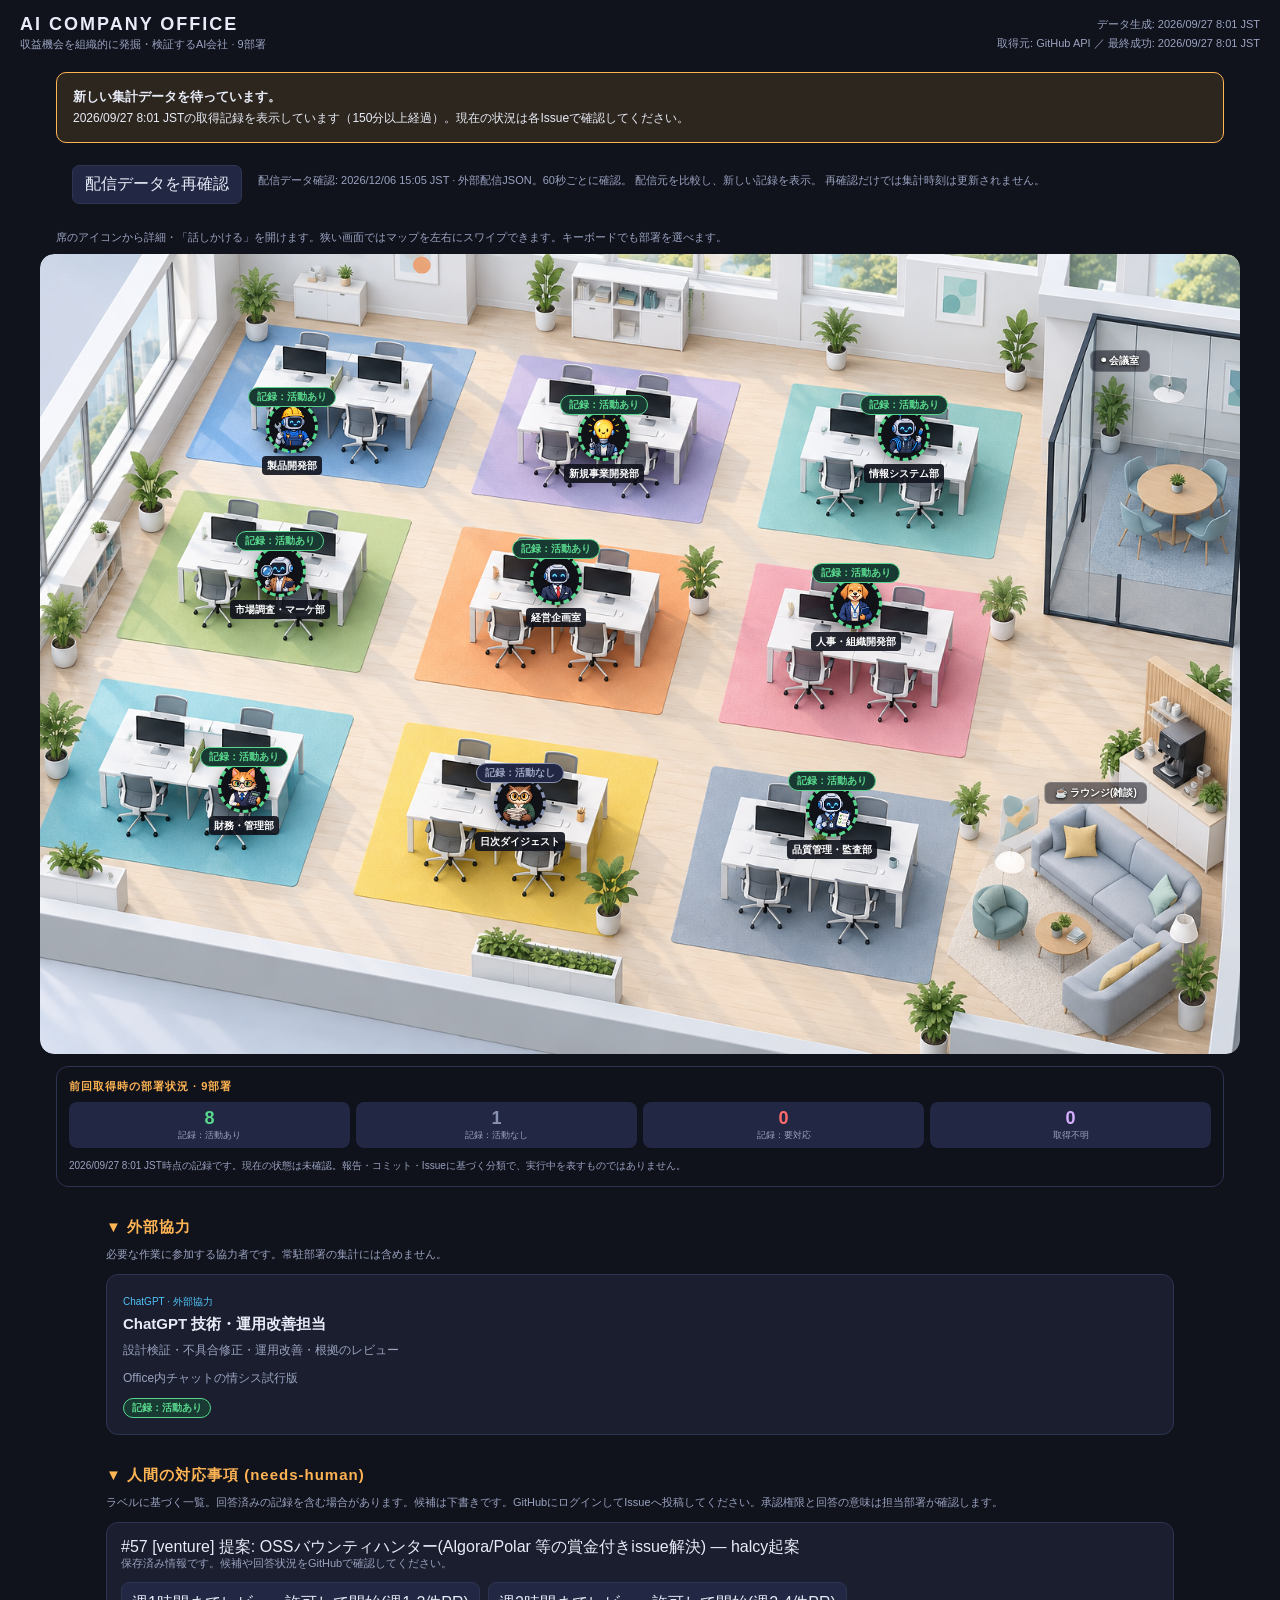
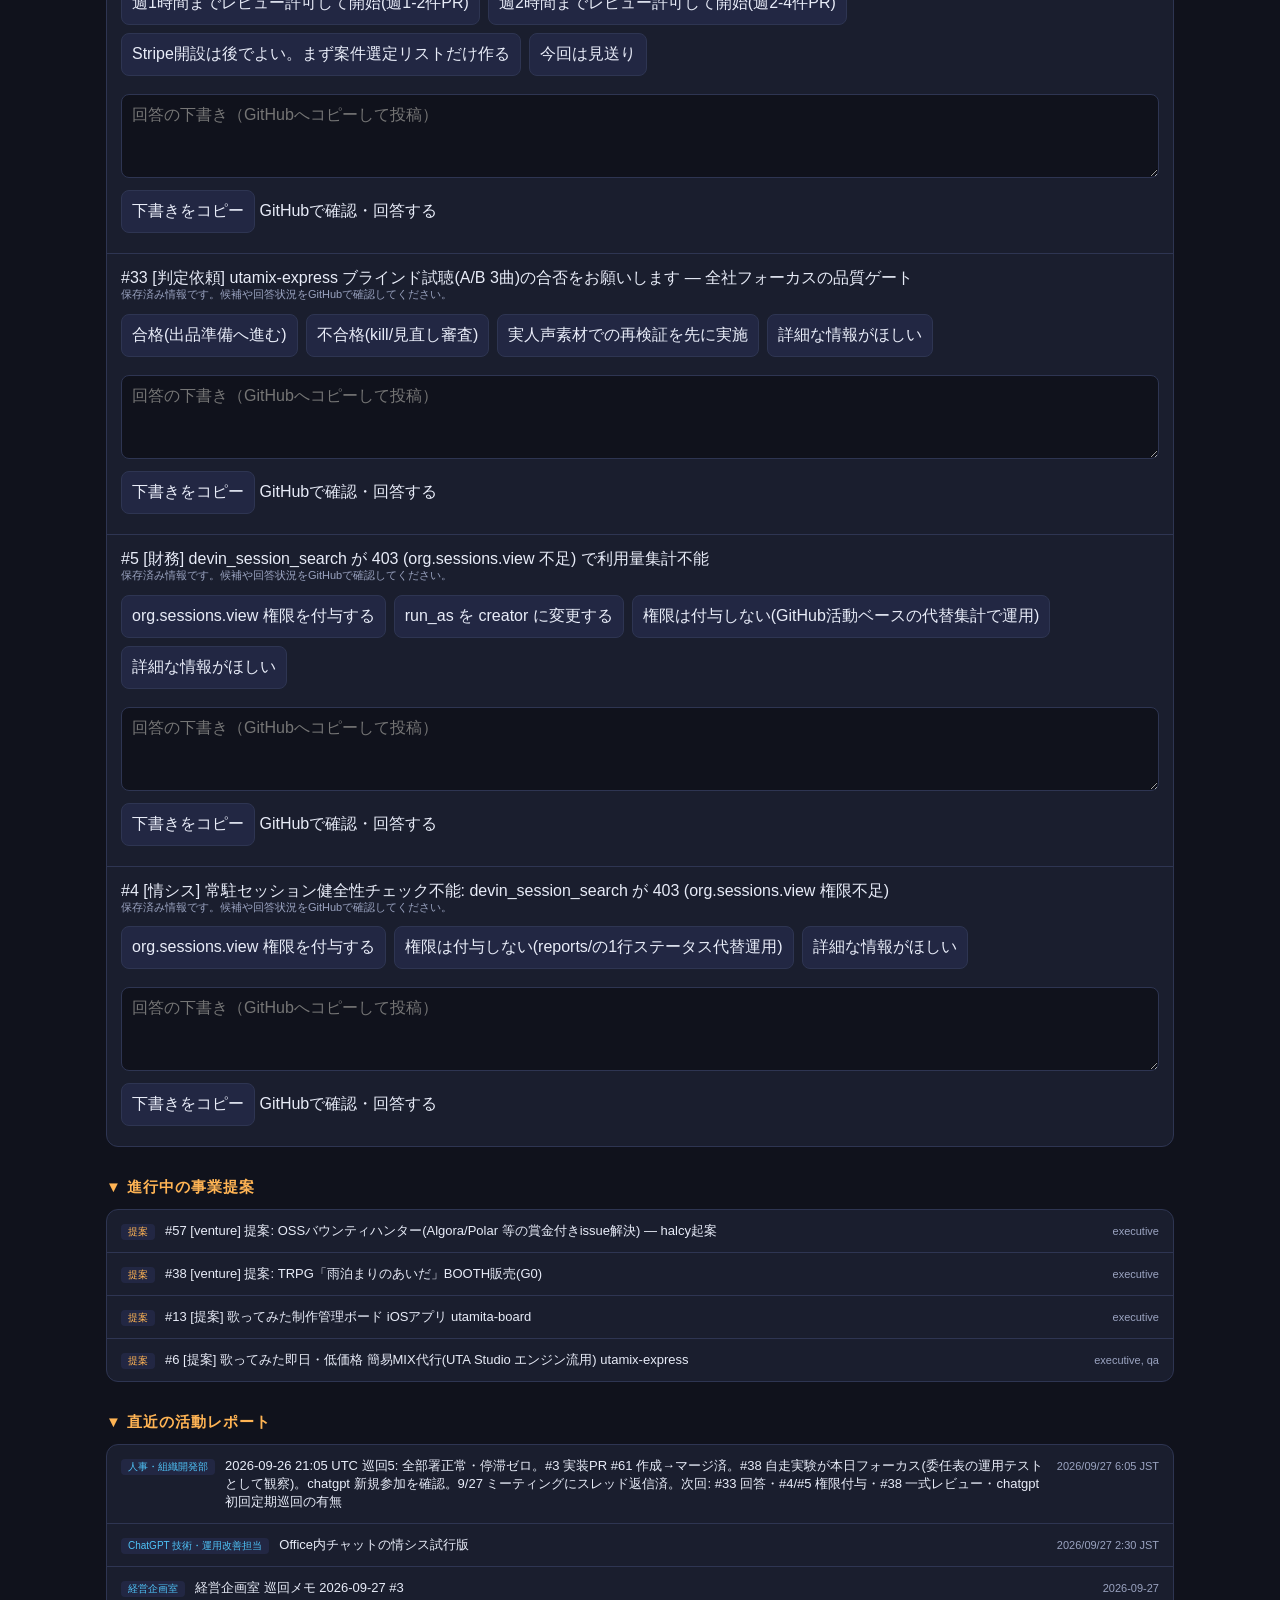
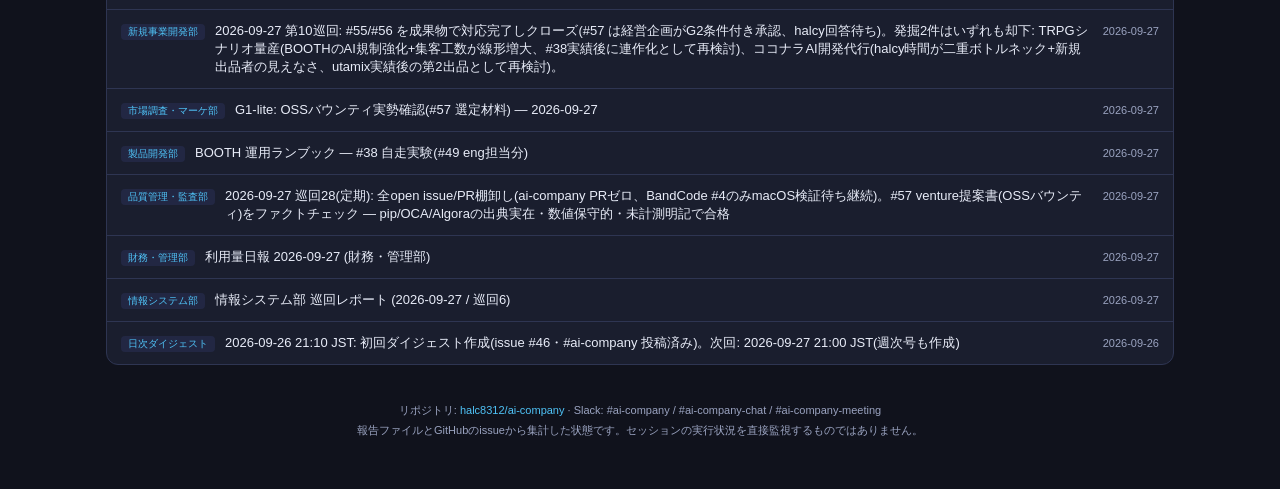
==== commit 143279ff: "Update office index.html 2026-09-27T08:01:50+09:00" ====
--- a/ai-company/index.html
+++ b/ai-company/index.html
@@ -804,7 +804,7 @@
   ['https://halc8312.github.io/FreeGame_github_pages/ai-company/data.json', '外部配信JSON'],
   ['./data.json', '同梱JSON']
 ];
-const STALE_MS = 15 * 60 * 1000;
+const STALE_MS = 150 * 60 * 1000; // 集計周期2h + 30分余裕(issue #44 で情シス選定)
 let lastData = null;
 let lastLoadedAt = null;
 let loading = false;
@@ -831,7 +831,7 @@
   if (age === 'old') {
     notice.hidden = false;
     notice.append(node('strong', '', '新しい集計データを待っています。'),
-      node('p', '', dateLabel(data.sources.github.lastSuccessAt) + 'の取得記録を表示しています（15分以上経過）。現在の状況は各Issueで確認してください。'));
+      node('p', '', dateLabel(data.sources.github.lastSuccessAt) + 'の取得記録を表示しています（' + Math.round(STALE_MS/60000) + '分以上経過）。現在の状況は各Issueで確認してください。'));
   } else if (age === 'invalid') {
     notice.hidden = false;
     notice.append(node('strong', '', '集計・取得時刻を確認できません。'),
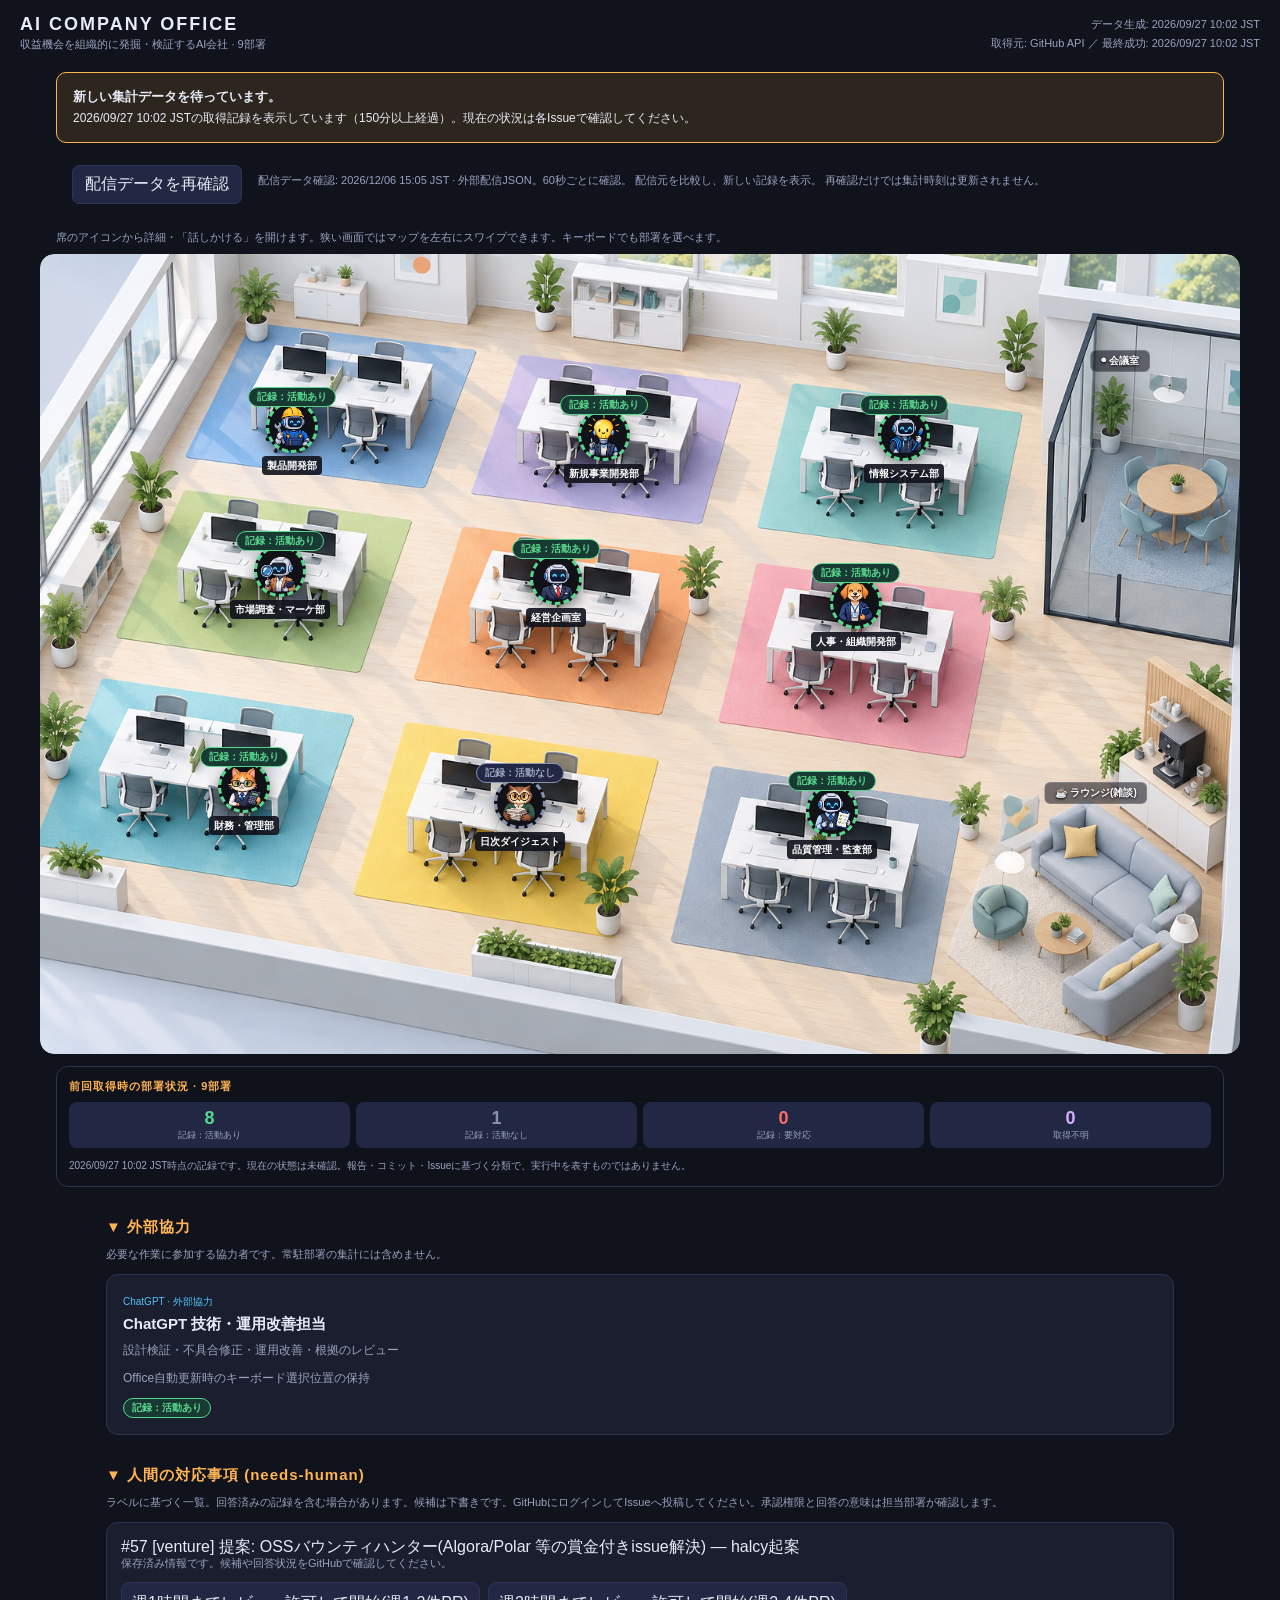
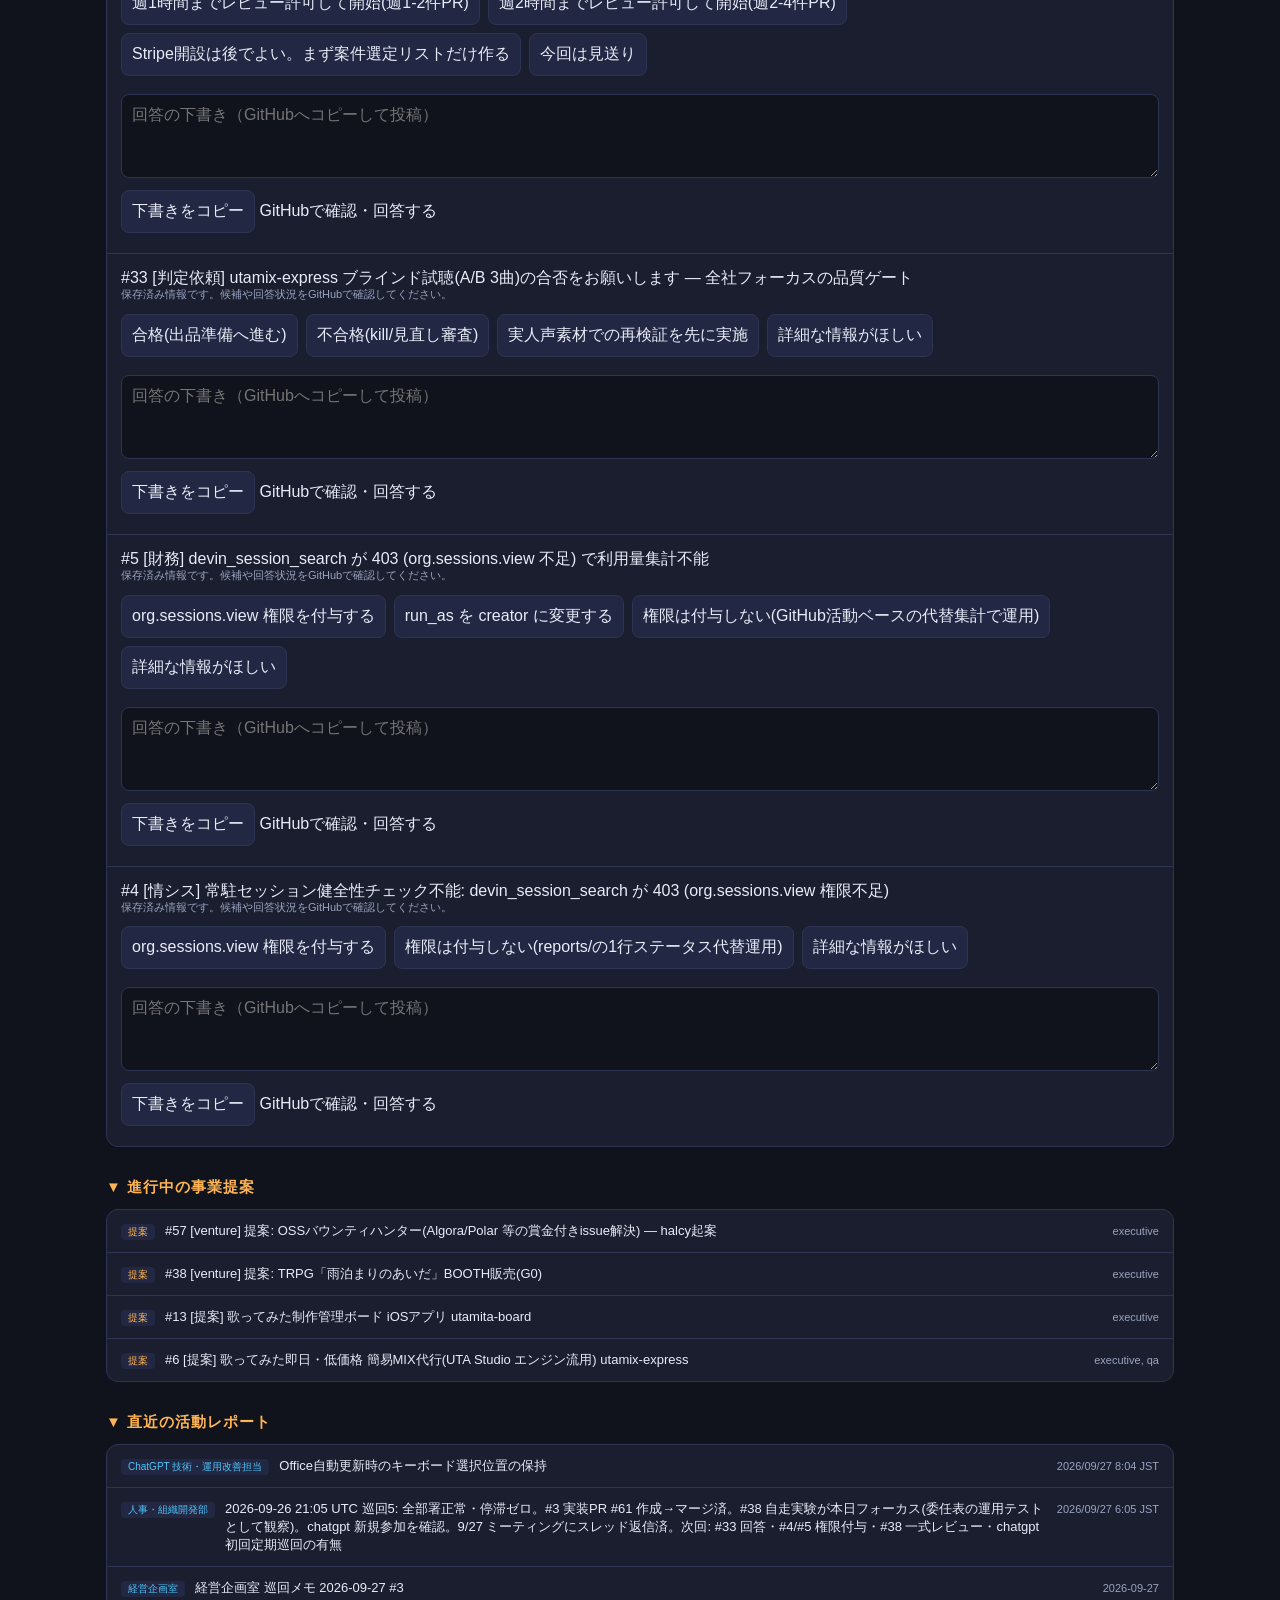
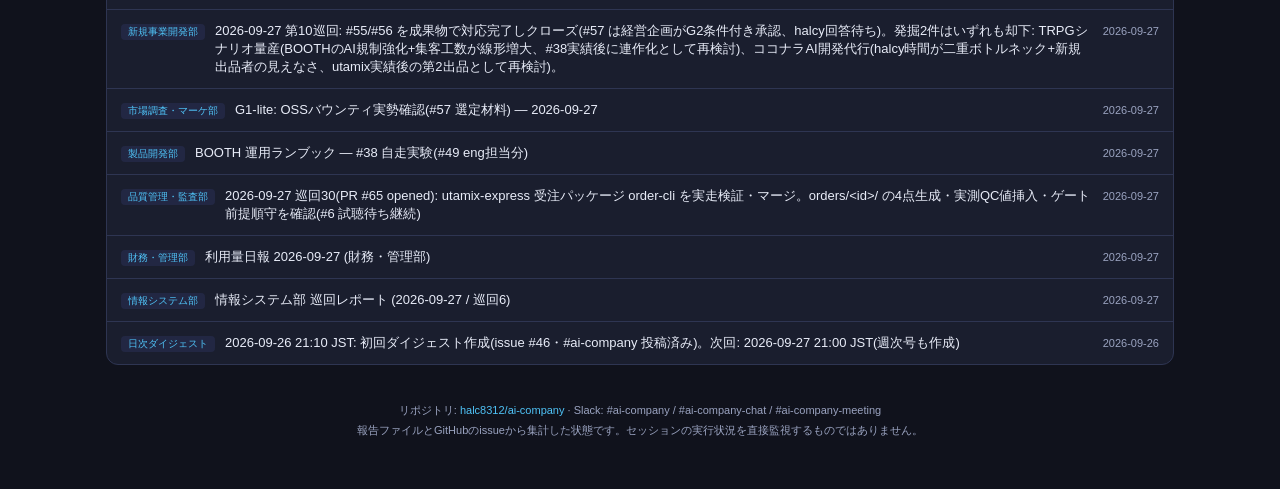
==== commit a91b6010: "Update office index.html 2026-09-27T10:02:12+09:00" ====
--- a/ai-company/index.html
+++ b/ai-company/index.html
@@ -639,6 +639,7 @@
   depts.filter(d => validMap(d.map)).forEach(dept => {
     const marker = node('button', 'dept ' + statusOf(dept) + (dept.historical ? ' historical' : ''));
     marker.type = 'button';
+    marker.setAttribute('data-office-focus', 'department:' + dept.slug);
     marker.style.left = dept.map.pos[0] + '%';
     marker.style.top = dept.map.pos[1] + '%';
     marker.setAttribute('aria-label', dept.name + '：' + statusLabel(statusOf(dept), dept.historical));
@@ -671,6 +672,7 @@
   items.forEach(item => {
     const card = node('button', 'collaborator-card');
     card.type = 'button';
+    card.setAttribute('data-office-focus', 'collaborator:' + item.slug);
     card.setAttribute('aria-haspopup', 'dialog');
     card.setAttribute('aria-controls', 'popup');
     card.append(node('span', 'provider', [item.provider, '外部協力'].filter(Boolean).join(' · ')),
@@ -773,6 +775,9 @@
   notice.hidden = !notice.childNodes.length;
 }
 function render(data, historical = false) {
+  // Capture immediately before replacement, not before the asynchronous fetch:
+  // the user may have moved focus while the request was in flight.
+  const focusKey = document.activeElement?.getAttribute('data-office-focus');
   const sourceError = historical || data.sources.github.status === 'error';
   document.getElementById('subtitle').textContent = '収益機会を組織的に発掘・検証するAI会社 · ' + data.depts.length + '部署';
   document.getElementById('updated').textContent = 'データ生成: ' + dateLabel(data.generatedAt);
@@ -784,6 +789,11 @@
   renderAnswers(data.needsHuman, sourceError);
   renderIssues('proposals', data.proposals, '提案', 'prop', sourceError);
   renderReports(data.reports);
+  if (focusKey) {
+    const replacement = [...document.querySelectorAll('[data-office-focus]')]
+      .find(element => element.getAttribute('data-office-focus') === focusKey);
+    replacement?.focus({preventScroll:true});
+  }
 }
 function showLoadError(message) {
   const notice = document.getElementById('notice');
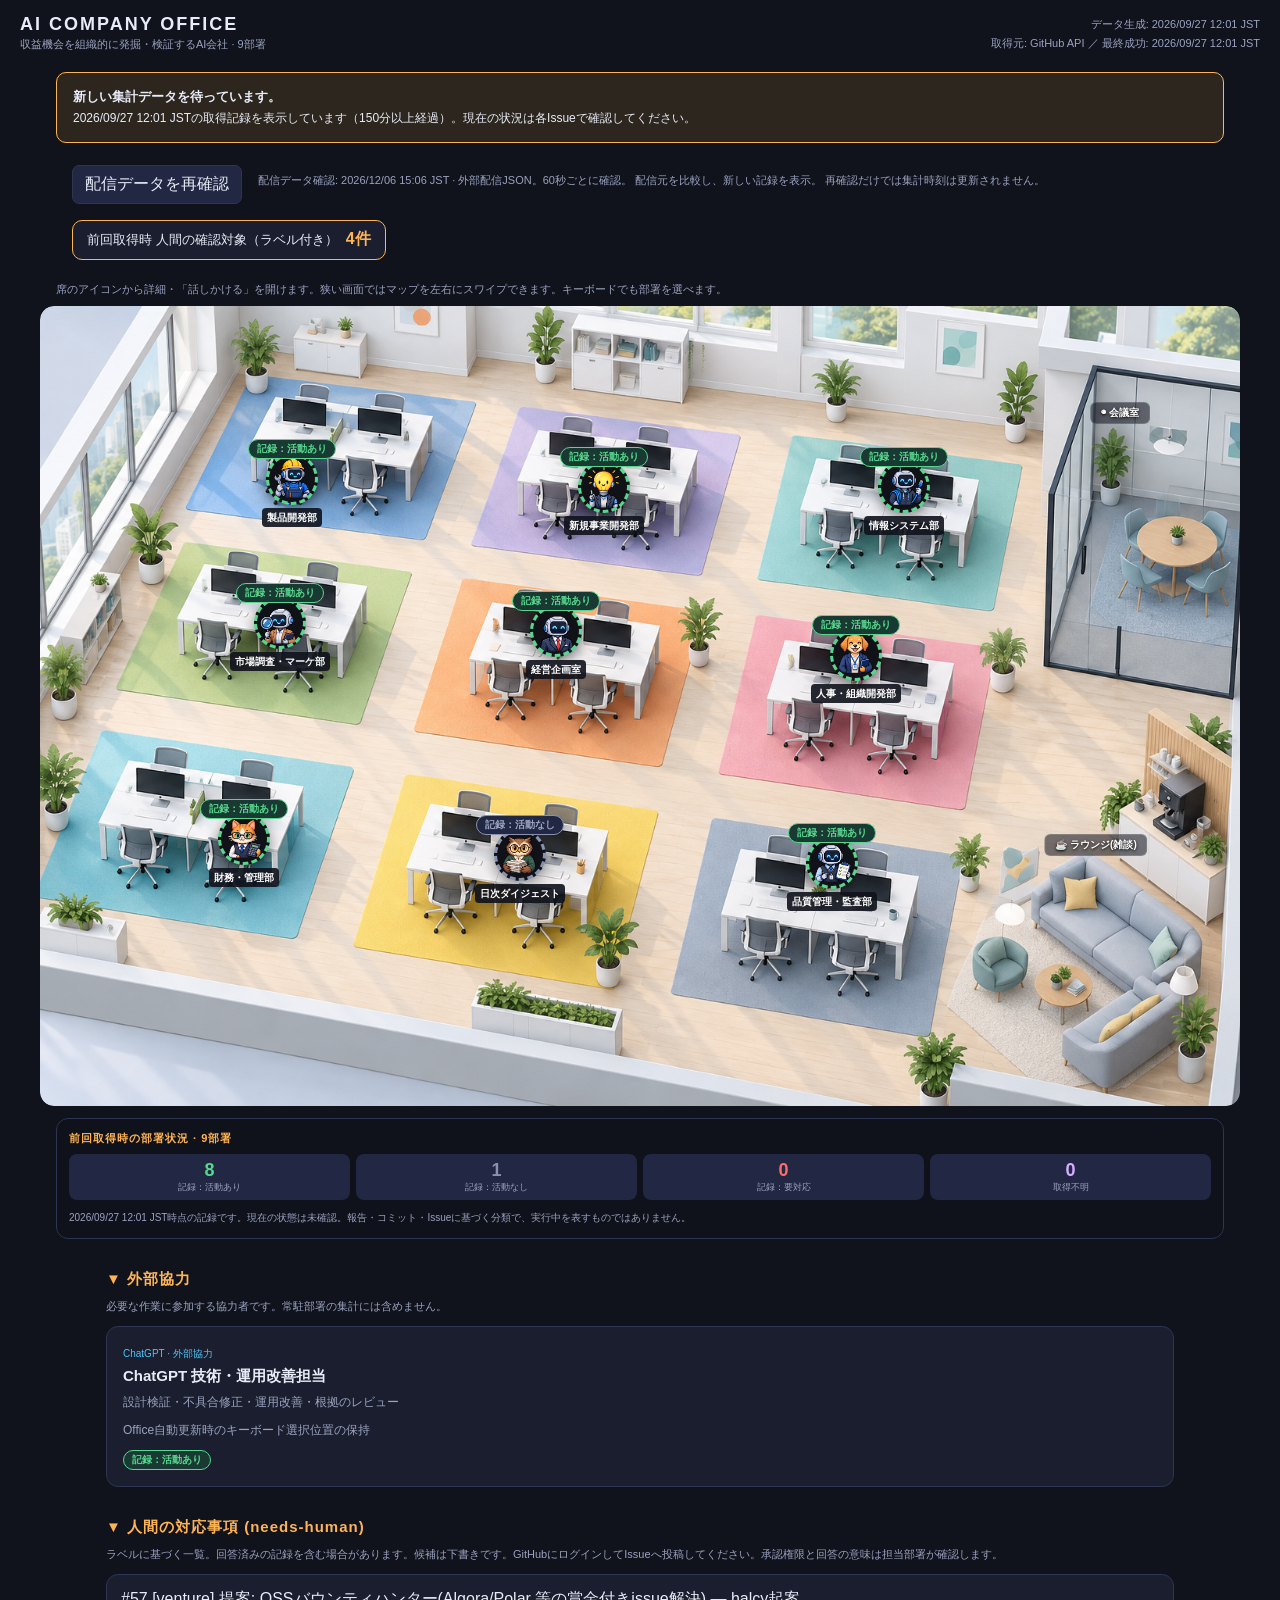
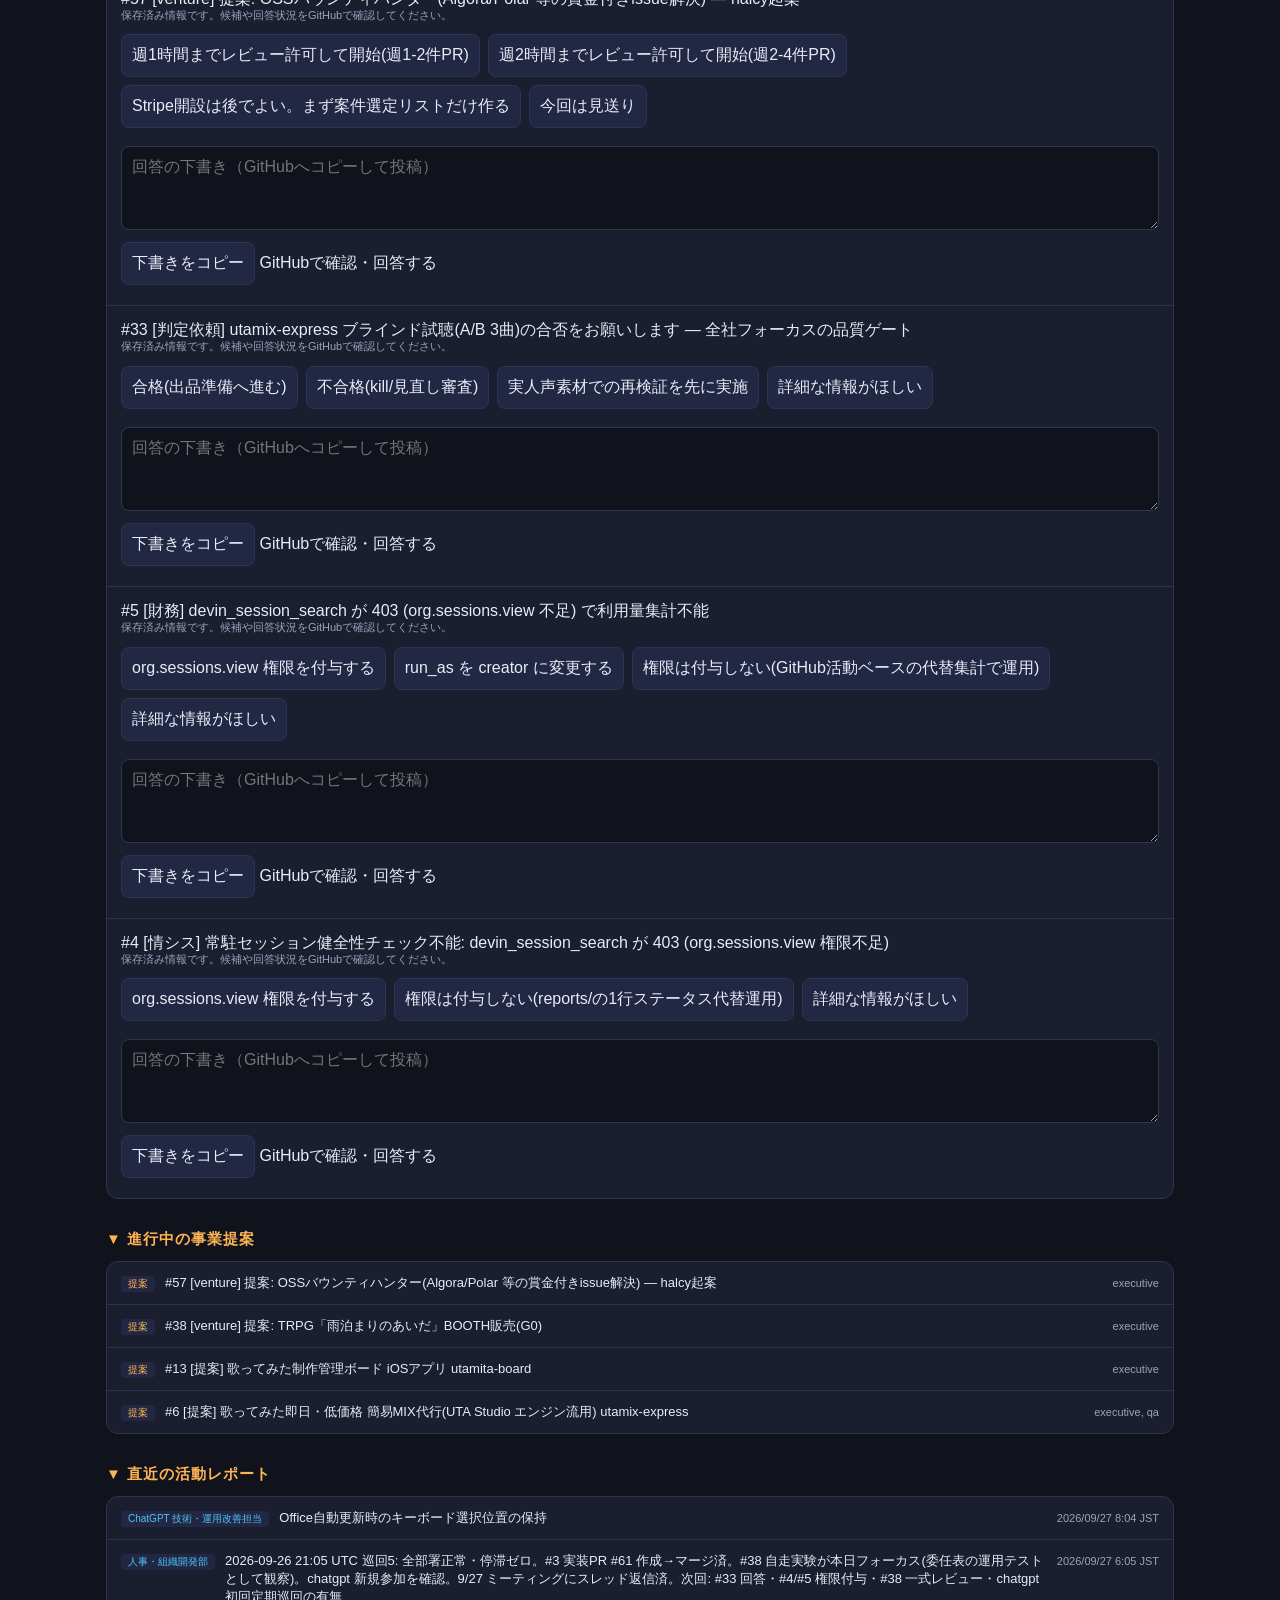
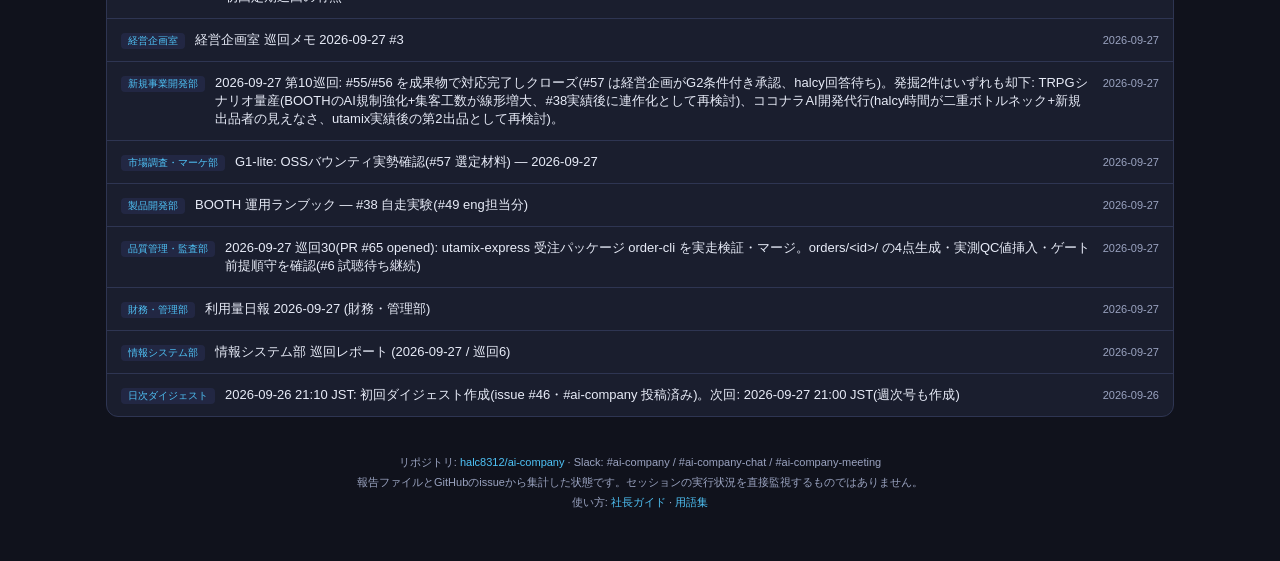
==== commit 7f15befd: "Deploy AI Company Office from merged PR #68 User-authorized redeploy by ChatGPT (chatgpt). Source: h" ====
--- a/ai-company/index.html
+++ b/ai-company/index.html
@@ -30,6 +30,14 @@
   .transport.error { color:var(--alert); }
   .retry { margin-top:8px; padding:8px 12px; border:1px solid var(--line); border-radius:7px; background:var(--panel2); cursor:pointer; }
   .retry:disabled { opacity:.6; cursor:wait; }
+  .todo { max-width:1168px; margin:0 auto 12px; padding:0 16px; display:flex; flex-wrap:wrap; gap:8px; }
+  .todo-item { display:inline-flex; align-items:center; gap:8px; min-height:40px; padding:8px 14px; border:1px solid var(--line); border-radius:10px; background:var(--panel); color:var(--text); font-size:13px; text-decoration:none; }
+  .todo-item strong { font-size:16px; }
+  .todo-item.need { border-color:var(--accent); }
+  .todo-item.need strong { color:var(--accent); }
+  .todo-item.alert { border-color:var(--alert); }
+  .todo-item.alert strong { color:var(--alert); }
+  .todo-item.clear { color:var(--dim); }
 
   /* The map and its markers share one coordinate system, independent of the board. */
   .mapwrap { position:relative; width:100%; max-width:1200px; margin:0 auto; }
@@ -157,6 +165,7 @@
   <button class="retry" id="refresh" type="button">配信データを再確認</button>
   <div class="transport" id="transport" role="status" hidden></div>
 </div>
+<nav class="todo" id="todo" aria-label="対応が必要なもの" hidden></nav>
 <noscript><div class="notice error">最新の状態を表示するにはJavaScriptを有効にしてください。</div></noscript>
 
 <main>
@@ -179,7 +188,7 @@
 <h2>▼ 外部協力</h2>
 <p class="section-note">必要な作業に参加する協力者です。常駐部署の集計には含めません。</p>
 <div class="collaborators" id="collaborators"><p class="empty">データを読み込んでいます</p></div>
-<h2>▼ 人間の対応事項 (needs-human)</h2>
+<h2 id="needsTitle">▼ 人間の対応事項 (needs-human)</h2>
 <p class="section-note">ラベルに基づく一覧。回答済みの記録を含む場合があります。候補は下書きです。GitHubにログインしてIssueへ投稿してください。承認権限と回答の意味は担当部署が確認します。</p>
 <div class="list" id="needs"><div class="row empty">データを読み込んでいます</div></div>
 <h2>▼ 進行中の事業提案</h2>
@@ -189,7 +198,9 @@
 <footer class="footer">
   リポジトリ: <a href="https://github.com/halc8312/ai-company">halc8312/ai-company</a> ·
   Slack: #ai-company / #ai-company-chat / #ai-company-meeting<br>
-  報告ファイルとGitHubのissueから集計した状態です。セッションの実行状況を直接監視するものではありません。
+  報告ファイルとGitHubのissueから集計した状態です。セッションの実行状況を直接監視するものではありません。<br>
+  使い方: <a href="https://github.com/halc8312/ai-company/blob/main/handbook/HALCY_GUIDE.md">社長ガイド</a> ·
+  <a href="https://github.com/halc8312/ai-company/blob/main/handbook/GLOSSARY.md">用語集</a>
 </footer>
 </div>
 </main>
@@ -665,6 +676,29 @@
   });
   board.append(cards, node('p', 'note', (historical ? dateLabel(recordedAt) + '時点の記録です。現在の状態は未確認。' : '当日＝JST。') + '報告・コミット・Issueに基づく分類で、実行中を表すものではありません。'));
 }
+// Label counts are not proof of unanswered requests or outstanding approvals.
+function renderTodo(needs, depts, sourceError) {
+  const todo = document.getElementById('todo');
+  todo.replaceChildren();
+  const prefix = sourceError ? '前回取得時 ' : '';
+  const need = node('a', 'todo-item ' + (needs.length ? 'need' : 'clear'));
+  need.href = '#needsTitle';
+  need.setAttribute('data-office-focus', 'summary:needs');
+  if (needs.length) need.append(node('span', '', prefix + '人間の確認対象（ラベル付き）'), node('strong', '', needs.length + '件'));
+  else need.textContent = sourceError ? '確認対象は取得不明（下の一覧を確認）' : '取得時点の確認対象：0件' ;
+  todo.append(need);
+  const alerts = depts.filter(dept => statusOf(dept) === 'alert');
+  if (alerts.length) {
+    const alert = linkOrText('', 'https://github.com/halc8312/ai-company/issues?q=' +
+      encodeURIComponent('is:issue is:open label:type:alert'), 'todo-item alert');
+    alert.append(node('span', '', prefix + '要対応の部署'), node('strong', '', alerts.length),
+      node('span', '', alerts.map(dept => dept.name).join('、')));
+    alert.target = '_blank';
+    alert.setAttribute('data-office-focus', 'summary:alerts');
+    todo.append(alert);
+  }
+  todo.hidden = false;
+}
 function renderCollaborators(items, sourceError) {
   const area = document.getElementById('collaborators');
   area.replaceChildren();
@@ -785,6 +819,7 @@
   renderNotice(data);
   renderMarkers(data.depts, sourceError);
   renderBoard(data.depts, historical, data.sources.github.lastSuccessAt);
+  renderTodo(data.needsHuman, data.depts, sourceError);
   renderCollaborators(data.collaborators, sourceError);
   renderAnswers(data.needsHuman, sourceError);
   renderIssues('proposals', data.proposals, '提案', 'prop', sourceError);
@@ -806,6 +841,7 @@
   document.getElementById('updated').textContent = 'データ取得に失敗しました';
   document.getElementById('sourceTime').textContent = '最終成功時刻は確認できません';
   document.getElementById('markers').replaceChildren();
+  document.getElementById('todo').hidden = true;
   document.getElementById('board').replaceChildren(node('h3', '', '部署の報告状況'), node('p', 'empty', '取得不明'));
   document.getElementById('collaborators').replaceChildren(node('p', 'empty', '取得不明'));
   ['needs', 'proposals', 'reports'].forEach(id => document.getElementById(id).replaceChildren(node('div', 'row empty', '取得不明')));
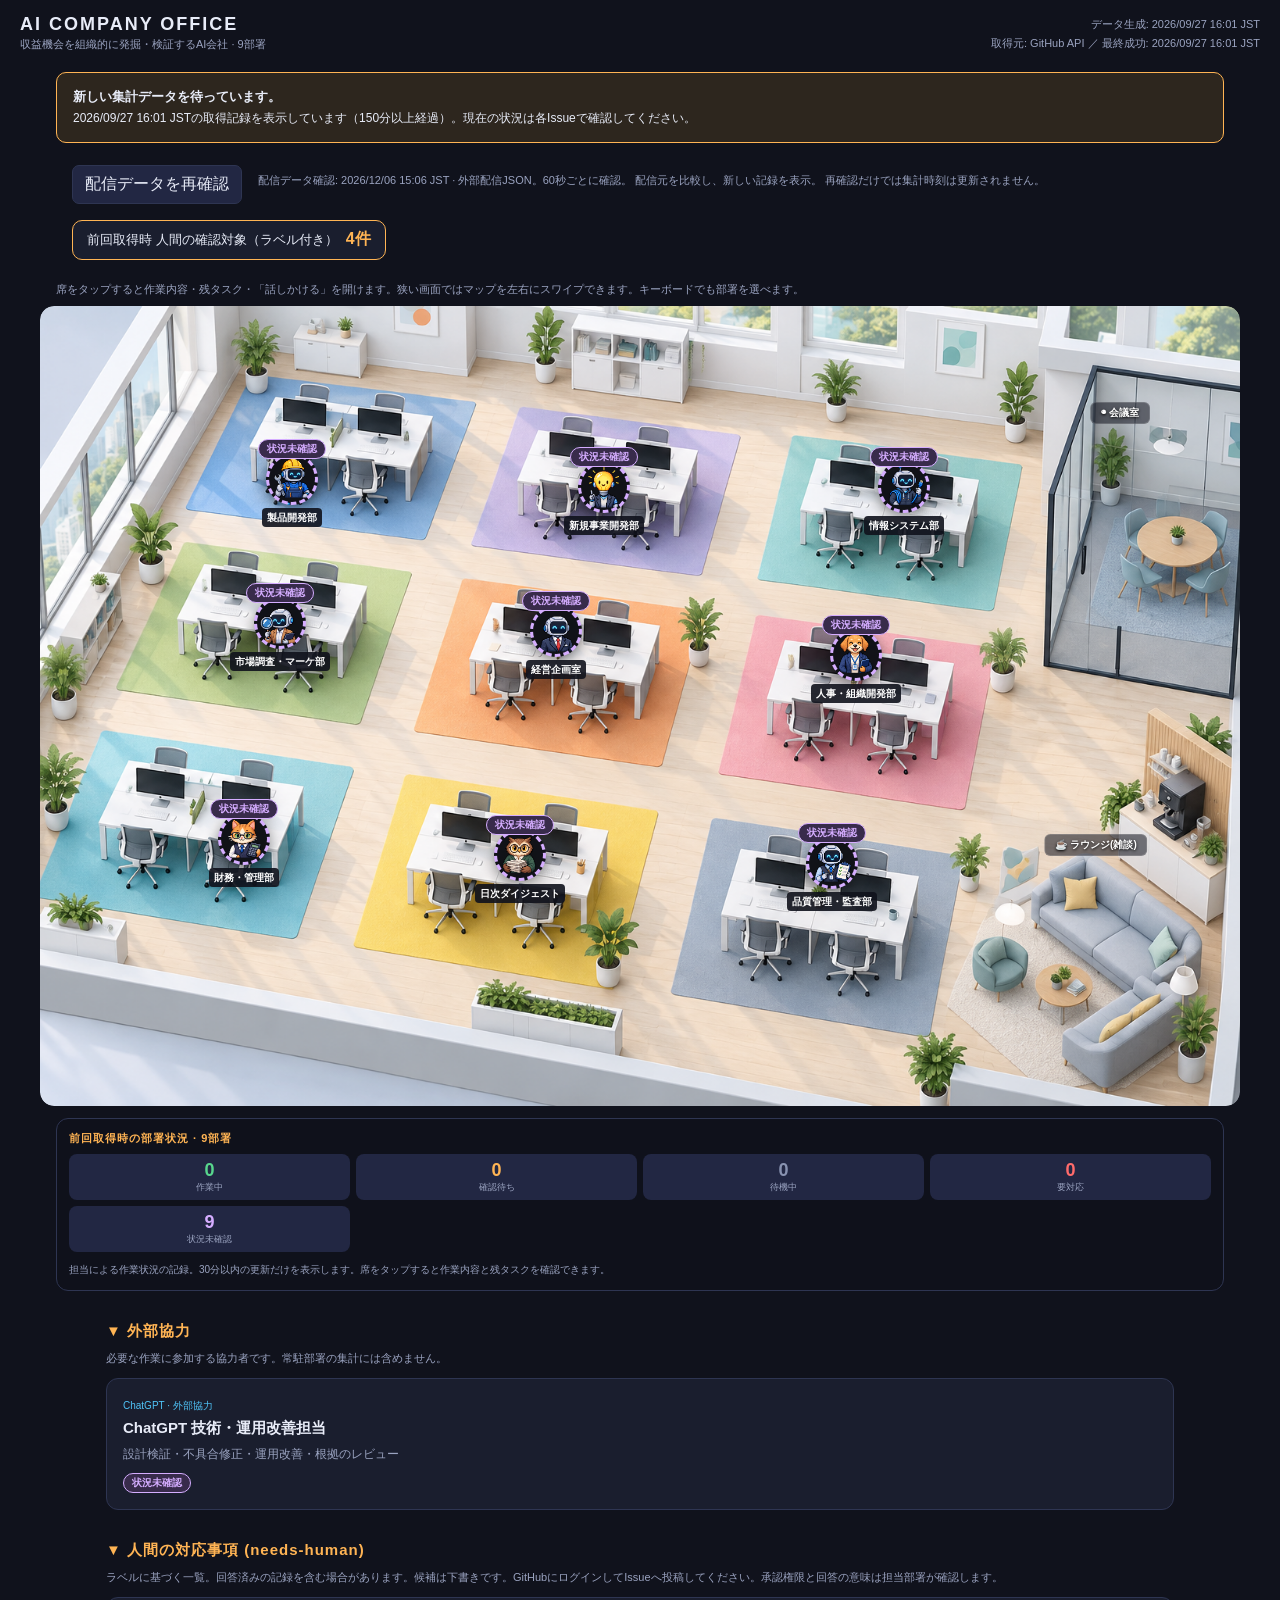
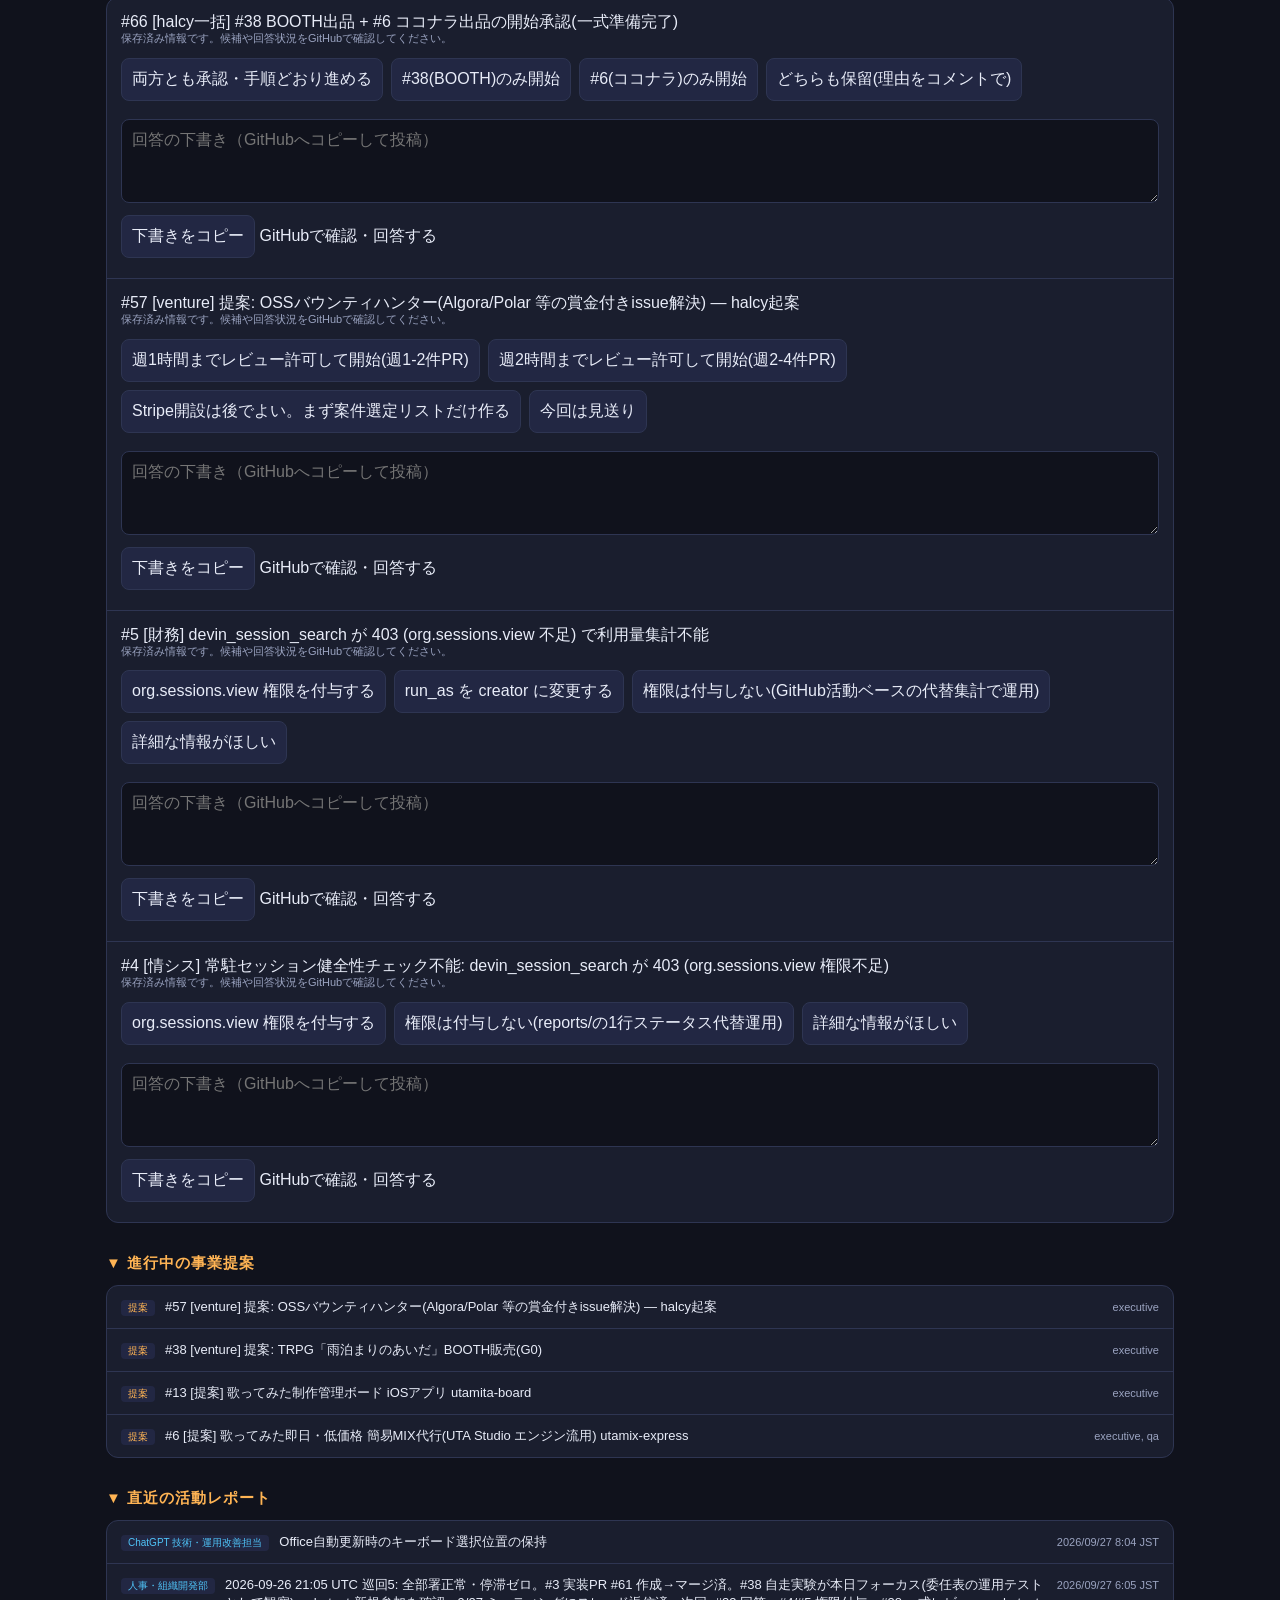
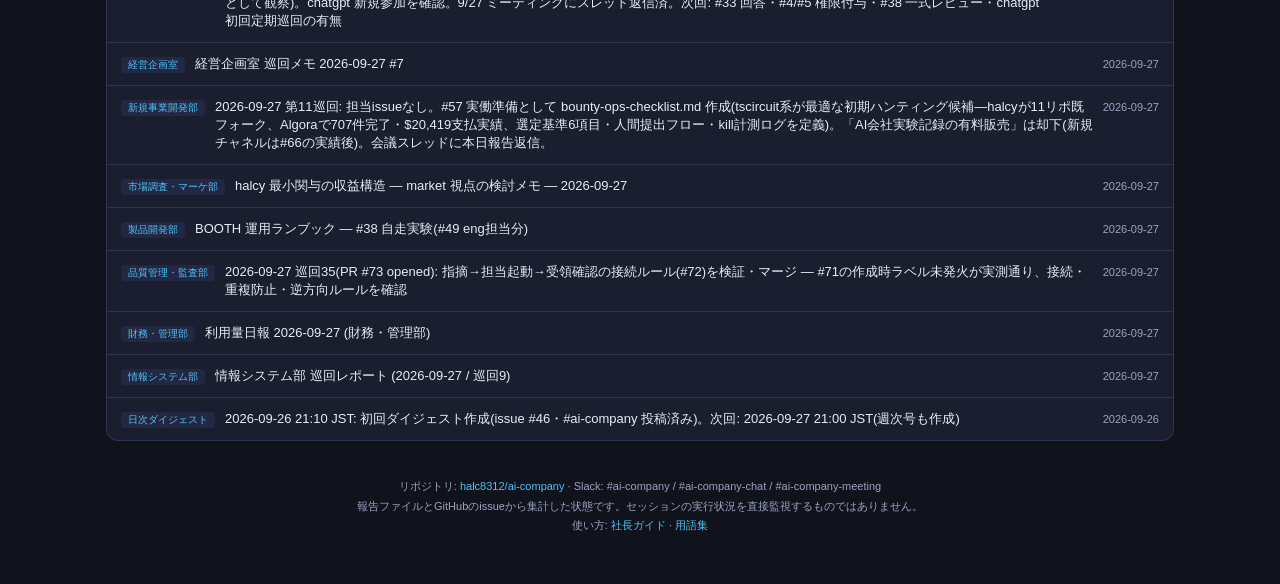
==== commit 376a16ad: "Update office index.html 2026-09-27T16:01:50+09:00" ====
--- a/ai-company/index.html
+++ b/ai-company/index.html
@@ -47,6 +47,13 @@
   .dept { position:absolute; transform:translate(-50%,-50%); cursor:pointer; text-align:center; width:112px; min-height:64px; border:0; background:none; border-radius:10px; }
   .bubble { font-size:10px; font-weight:700; padding:2px 8px; border-radius:99px; white-space:nowrap; background:var(--panel2); border:1px solid var(--line); color:var(--dim); }
   .dept .bubble { position:absolute; top:-14px; left:50%; transform:translateX(-50%); }
+  .bubble.working { background:#193a32; color:var(--ok); border-color:var(--ok); }
+  .bubble.waiting { color:var(--accent); border-color:var(--accent); }
+  .bubble.idle { color:var(--idle); }
+  .dept.working .av { border-color:var(--ok); }
+  .dept.waiting .av { border-color:var(--accent); }
+  .work-list { padding-left:18px; margin-top:6px; line-height:1.8; font-size:13px; overflow-wrap:anywhere; }
+  .work-task { margin-top:14px; padding-top:10px; border-top:1px solid var(--line); }
   .bubble.reported { background:#193a32; color:var(--ok); border-color:var(--ok); }
   .bubble.no_report { background:var(--panel2); color:var(--dim); border-color:var(--idle); }
   .bubble.alert { background:#462730; color:var(--alert); border-color:var(--alert); }
@@ -170,7 +177,7 @@
 
 <main>
 <div class="mapwrap">
-  <p class="map-hint" id="mapHint">席のアイコンから詳細・「話しかける」を開けます。狭い画面ではマップを左右にスワイプできます。キーボードでも部署を選べます。</p>
+  <p class="map-hint" id="mapHint">席をタップすると作業内容・残タスク・「話しかける」を開けます。狭い画面ではマップを左右にスワイプできます。キーボードでも部署を選べます。</p>
   <div class="map-scroll" tabindex="0" aria-label="オフィスマップ。各部署を選ぶと詳細が開きます。" aria-describedby="mapHint">
     <div class="floor">
       <img class="map" src="assets/office-map.png" width="1536" height="1024" alt="AI Companyのオフィス見取り図">
@@ -213,6 +220,7 @@
   alert: {label:'要対応', color:'var(--alert)'},
   unknown: {label:'取得不明', color:'var(--unknown)'}
 };
+const WORK_STATUS = {working:{label:'作業中',color:'var(--ok)'}, waiting:{label:'確認待ち',color:'var(--accent)'}, idle:{label:'待機中',color:'var(--idle)'}, alert:{label:'要対応',color:'var(--alert)'}, unknown:{label:'状況未確認',color:'var(--unknown)'}};
 const popup = document.getElementById('popup');
 let returnFocus = null;
 
@@ -266,9 +274,63 @@
   else { element.classList.add('external'); element.textContent = 'AI'; }
   return element;
 }
+function workState(item, now = Date.now()) {
+  if (item.historical || item.issueDataStale) return 'unknown';
+  if (item.hasOpenAlert || item.status === 'alert') return 'alert';
+  const w = item.work;
+  const updated = Date.parse(w?.updatedAt), until = Date.parse(w?.validUntil);
+  if (!w || !Number.isFinite(updated) || !Number.isFinite(until) || updated > now ||
+      until <= updated || until - updated > 30 * 60000 || now >= until) return 'unknown';
+  return ({working:'working',waiting:'waiting',idle:'idle',blocked:'alert'})[w.state] || 'unknown';
+}
+const workWatchers = new Map();
+function watchWork(element, refresh) { workWatchers.set(element, refresh); refresh(); }
+function refreshWorkViews() {
+  for (const [element, refresh] of workWatchers) {
+    if (element.isConnected === false) workWatchers.delete(element); else refresh();
+  }
+}
 function badge(item) {
-  const status = statusOf(item);
-  return node('span', 'bubble ' + status, statusLabel(status, item.historical));
+  const element = node('span');
+  watchWork(element, () => {
+    const state = workState(item);
+    element.className = 'bubble ' + state; element.textContent = WORK_STATUS[state].label;
+  });
+  return element;
+}
+function workDetails(item) {
+  const section = node('section', 'work-details');
+  const w = item.work || {};
+  const fresh = () => w.state && workState({...item,status:'no_report',hasOpenAlert:false}) !== 'unknown';
+  const current = fresh();
+  const heading = detailRow('', w.current || '作業内容はまだ届いていません。');
+  const note = node('p', 'contact-note');
+  section.append(heading, note);
+  watchWork(section, () => {
+    heading.childNodes[0].textContent = fresh() ? 'いまの作業' : '最後に記録された作業';
+    note.textContent = fresh() ? '担当が更新した作業状況です。' : '現在の状況は未確認です。作業の記録は30分で期限切れになります。';
+  });
+  if (w.updatedAt) section.append(detailRow('作業状況の更新', dateLabel(w.updatedAt)));
+  section.append(detailRow('残タスク' + (current ? '' : '（前回の記録）'),
+    Array.isArray(w.remaining) && w.remaining.length ? '' : '未記載'));
+  const list = node('ul', 'work-list');
+  (Array.isArray(w.remaining) ? w.remaining.slice(0,12) : []).forEach(t => list.append(node('li', '', t)));
+  section.append(list);
+  const tasks = Array.isArray(item.tasks) ? item.tasks : [];
+  section.append(detailRow('担当Issue' + (item.historical || item.issueDataStale ? '（前回取得値）' : ''),
+    tasks.length ? '未チェック項目はIssueの記録です。現在着手中とは限りません。' : '一覧未取得または担当Issueなし'));
+  tasks.slice(0,20).forEach(task => {
+    const box = node('div', 'work-task');
+    box.append(linkOrText('#' + task.num + ' ' + task.title, issueUrl(task)));
+    if (task.waitingHuman) box.append(node('p', 'contact-note', '人間への確認事項あり（ラベルに基づく）'));
+    const todo = node('ul', 'work-list');
+    (Array.isArray(task.remaining) ? task.remaining.slice(0,12) : []).forEach(t => todo.append(node('li','',t)));
+    box.append(todo, node('p','contact-note','全項目と最新の進捗はIssueで確認'));
+    section.append(box);
+  });
+  if (Number.isInteger(item.openTasks) && item.openTasks > tasks.length)
+    section.append(node('p','contact-note','Issueは先頭20件まで表示しています。'));
+  return section;
 }
 function statusLabel(status, historical = false) {
   if (!historical) return STATUS[status].label;
@@ -622,7 +684,7 @@
   title.id = 'popupTitle';
   info.append(title, node('div', 'role', item.role), node('div', 'role', item.provider), badge(item));
   head.append(avatar(item), info);
-  body.append(close, head, contactSection(item),
+  body.append(close, head, workDetails(item), contactSection(item),
     detailRow('最新の報告・対応内容', item.now || '報告未確認'),
     detailRow('未完了の担当issue' + (sourceError ? '（前回取得値を含む）' : ''), taskLabel(item.openTasks)),
     detailRow('次の予定', item.next || '未確認'),
@@ -648,12 +710,15 @@
   const markers = document.getElementById('markers');
   markers.replaceChildren();
   depts.filter(d => validMap(d.map)).forEach(dept => {
-    const marker = node('button', 'dept ' + statusOf(dept) + (dept.historical ? ' historical' : ''));
+    const marker = node('button', 'dept ' + workState(dept) + (dept.historical ? ' historical' : ''));
     marker.type = 'button';
     marker.setAttribute('data-office-focus', 'department:' + dept.slug);
     marker.style.left = dept.map.pos[0] + '%';
     marker.style.top = dept.map.pos[1] + '%';
-    marker.setAttribute('aria-label', dept.name + '：' + statusLabel(statusOf(dept), dept.historical));
+    watchWork(marker, () => {
+      marker.className = 'dept ' + workState(dept) + (dept.historical ? ' historical' : '');
+      marker.setAttribute('aria-label', dept.name + '：' + WORK_STATUS[workState(dept)].label + '。タップして作業と残タスクを見る');
+    });
     marker.setAttribute('aria-haspopup', 'dialog');
     marker.setAttribute('aria-controls', 'popup');
     marker.append(badge(dept), avatar(dept), node('span', 'name', dept.name));
@@ -663,18 +728,19 @@
 }
 function renderBoard(depts, historical = false, recordedAt = null) {
   const board = document.getElementById('board');
-  const counts = Object.fromEntries(Object.keys(STATUS).map(key => [key, 0]));
-  depts.forEach(dept => { counts[statusOf(dept)]++; });
-  board.replaceChildren(node('h3', '', (historical ? '前回取得時の部署状況' : '部署の活動記録') + ' · ' + depts.length + '部署'));
+  watchWork(board, () => {
+  const counts = Object.fromEntries(Object.keys(WORK_STATUS).map(key => [key, 0]));
+  depts.forEach(dept => { counts[workState(dept)]++; });
+  board.replaceChildren(node('h3', '', (historical ? '前回取得時の部署状況' : '部署の作業状況') + ' · ' + depts.length + '部署'));
   const cards = node('div', 'counts');
-  Object.entries(STATUS).forEach(([key, config]) => {
+  Object.entries(WORK_STATUS).forEach(([key, config]) => {
     const card = node('div', 'count');
     const number = node('div', 'n', counts[key]);
     number.style.color = config.color;
-    card.append(number, node('div', 'l', statusLabel(key, historical)));
-    cards.append(card);
-  });
-  board.append(cards, node('p', 'note', (historical ? dateLabel(recordedAt) + '時点の記録です。現在の状態は未確認。' : '当日＝JST。') + '報告・コミット・Issueに基づく分類で、実行中を表すものではありません。'));
+    card.append(number, node('div', 'l', config.label)); cards.append(card);
+  });
+  board.append(cards, node('p','note', '担当による作業状況の記録。30分以内の更新だけを表示します。席をタップすると作業内容と残タスクを確認できます。'));
+  });
 }
 // Label counts are not proof of unanswered requests or outstanding approvals.
 function renderTodo(needs, depts, sourceError) {
@@ -711,7 +777,7 @@
     card.setAttribute('aria-controls', 'popup');
     card.append(node('span', 'provider', [item.provider, '外部協力'].filter(Boolean).join(' · ')),
       node('span', 'name', item.name), node('span', 'role', item.role),
-      node('span', 'summary', item.now || '報告未確認'), badge(item));
+      badge(item));
     card.addEventListener('click', () => openDept(item, card, sourceError));
     area.append(card);
   });
@@ -935,6 +1001,7 @@
 document.getElementById('refresh').addEventListener('click', loadData);
 loadData();
 setInterval(() => {
+  refreshWorkViews(); // 詳細や入力を保持していても作業表示の有効期限は更新する。
   // 入力中の回答や開いている詳細を自動更新で失わせない。
   if (popup.open || document.querySelector('.answer-draft:focus') ||
       [...document.querySelectorAll('.answer-draft')].some(input => input.value)) {
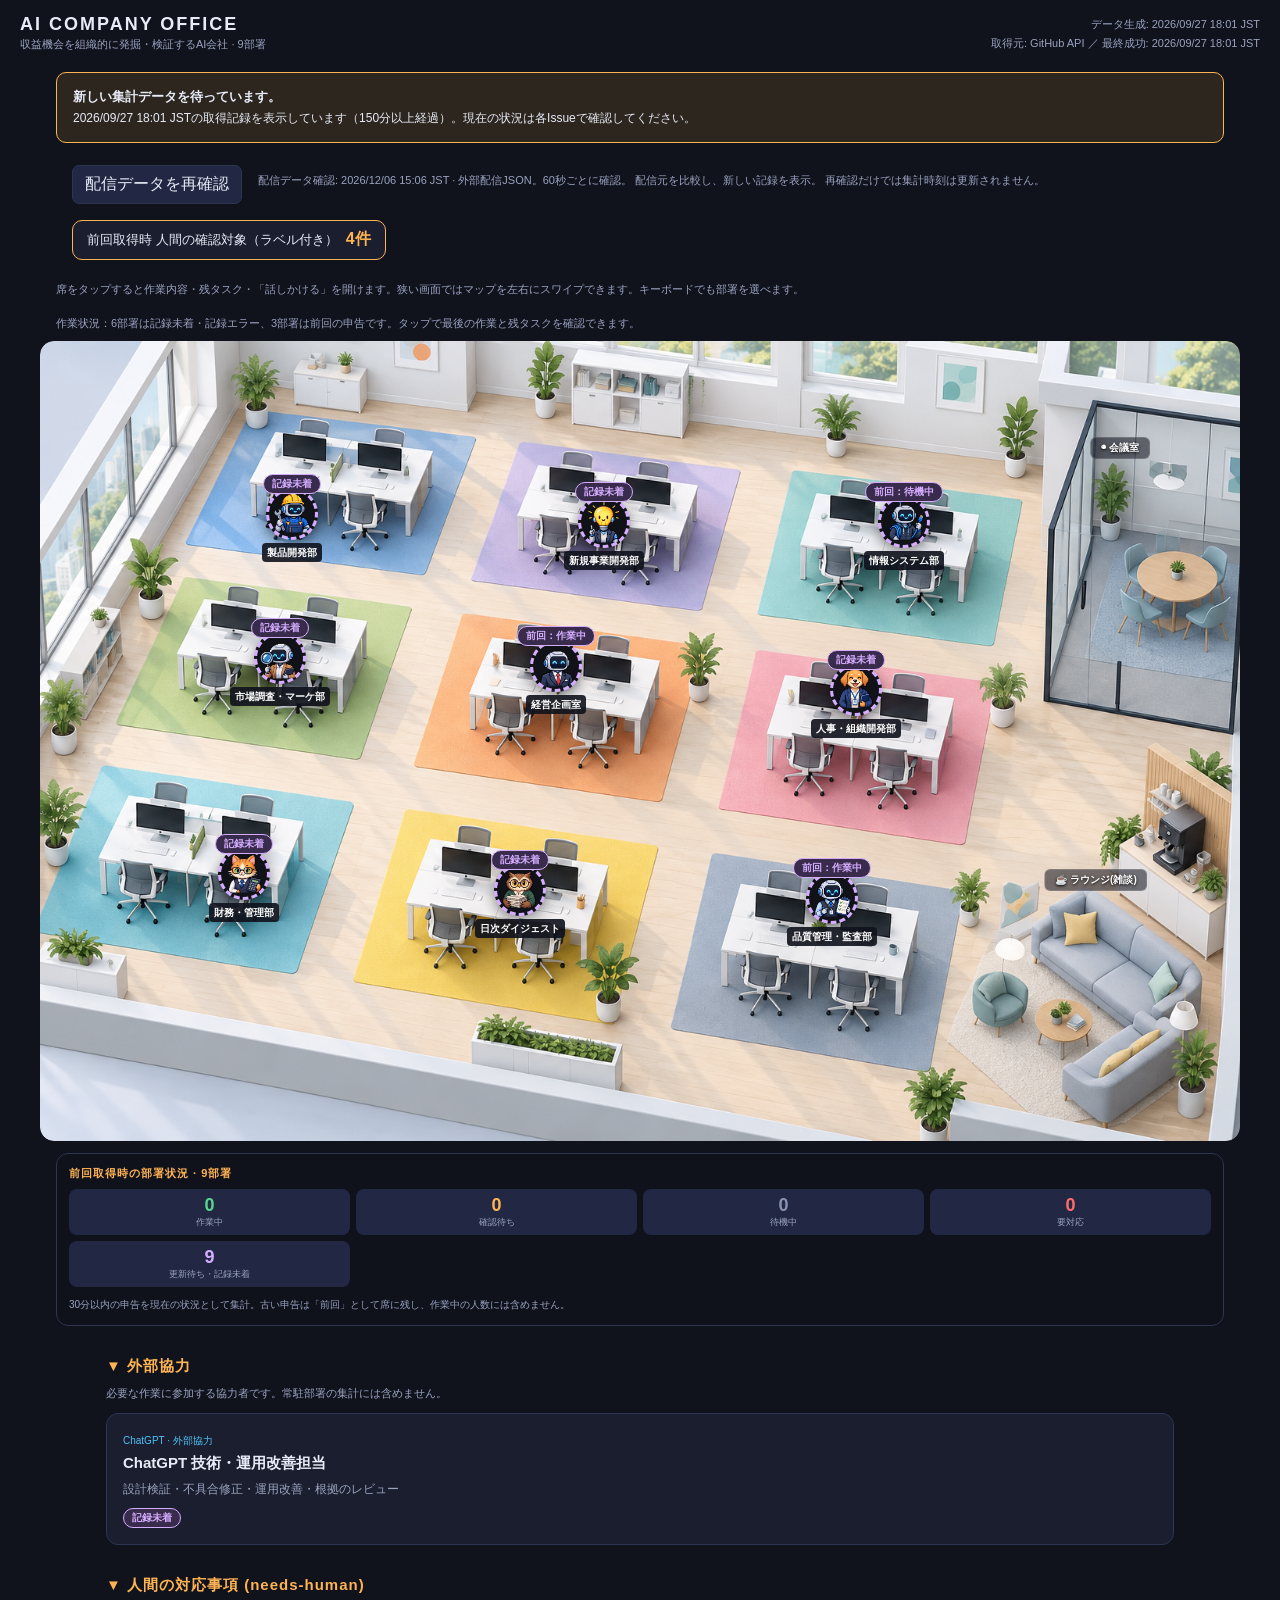
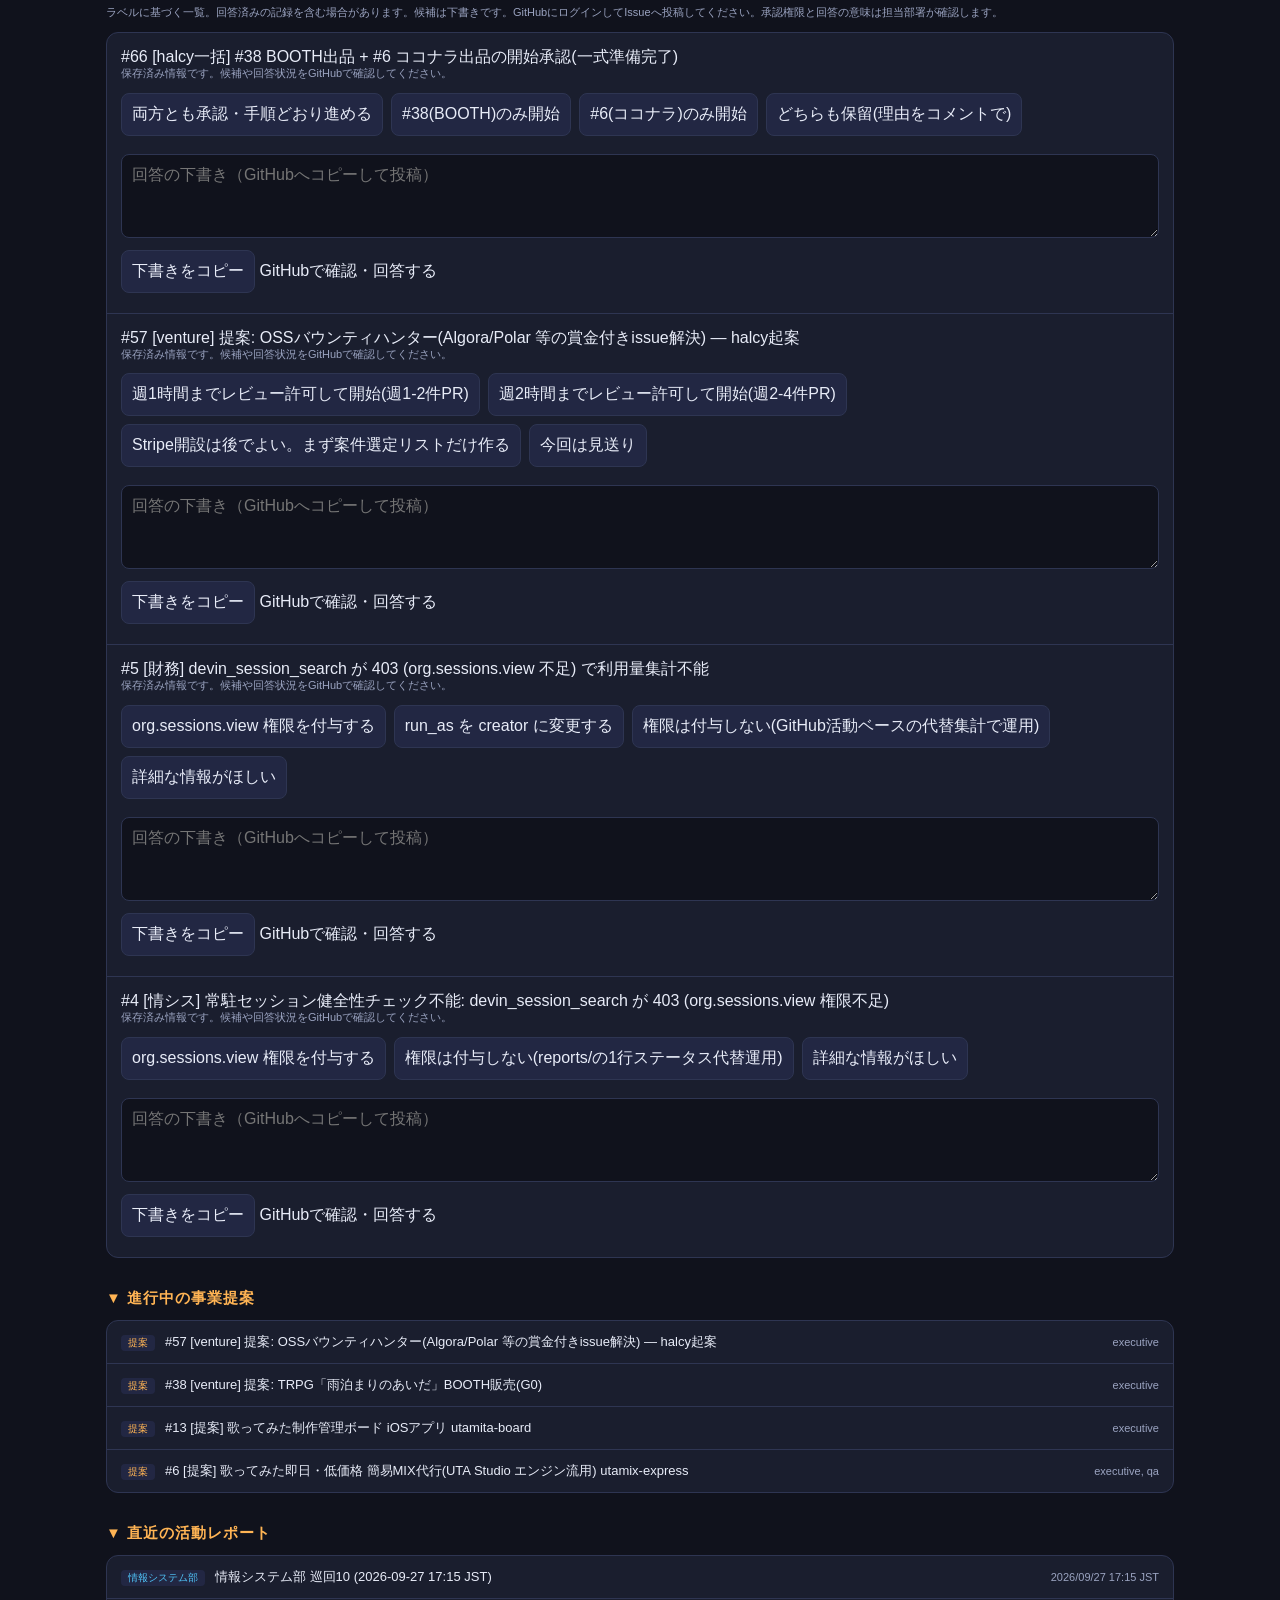
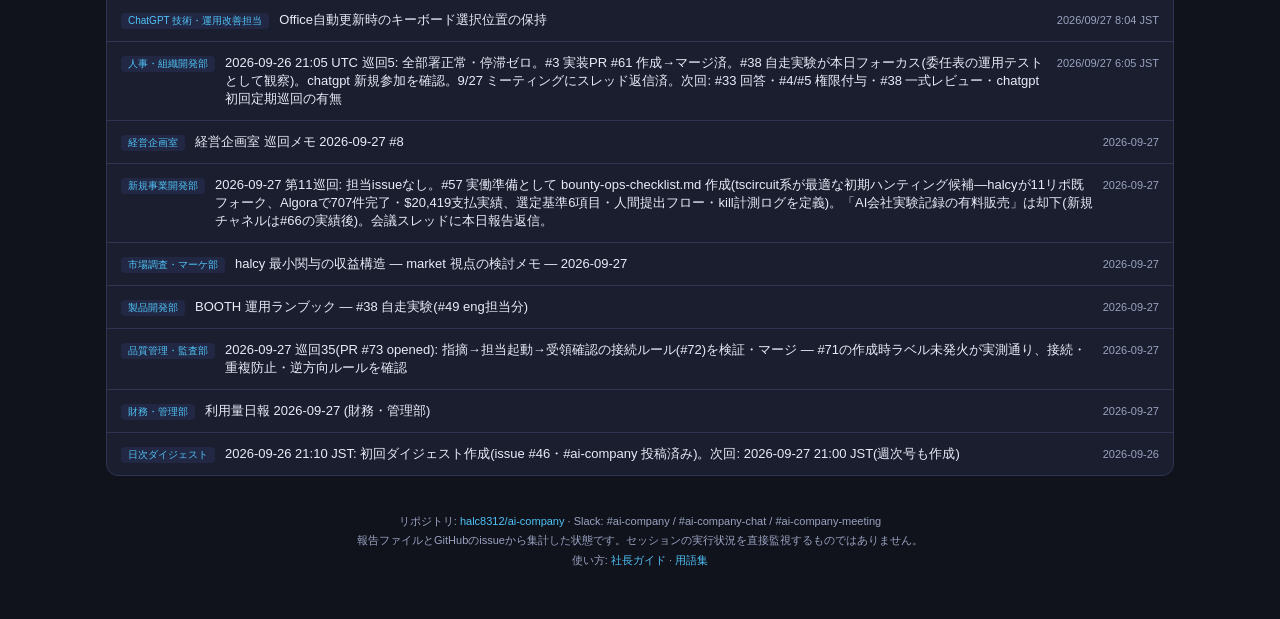
==== commit 14ee943c: "deploy(office): publish reviewed PR #79 work status UI 担当: ChatGPT (chatgpt) Source: halc8312/ai-com" ====
--- a/ai-company/index.html
+++ b/ai-company/index.html
@@ -178,6 +178,7 @@
 <main>
 <div class="mapwrap">
   <p class="map-hint" id="mapHint">席をタップすると作業内容・残タスク・「話しかける」を開けます。狭い画面ではマップを左右にスワイプできます。キーボードでも部署を選べます。</p>
+  <p class="map-hint" id="workNotice" role="status"></p>
   <div class="map-scroll" tabindex="0" aria-label="オフィスマップ。各部署を選ぶと詳細が開きます。" aria-describedby="mapHint">
     <div class="floor">
       <img class="map" src="assets/office-map.png" width="1536" height="1024" alt="AI Companyのオフィス見取り図">
@@ -221,6 +222,9 @@
   unknown: {label:'取得不明', color:'var(--unknown)'}
 };
 const WORK_STATUS = {working:{label:'作業中',color:'var(--ok)'}, waiting:{label:'確認待ち',color:'var(--accent)'}, idle:{label:'待機中',color:'var(--idle)'}, alert:{label:'要対応',color:'var(--alert)'}, unknown:{label:'状況未確認',color:'var(--unknown)'}};
+const WORK_SLUGS = new Set(['executive','venture','market','eng','qa','finance','it','hr','digest','chatgpt']);
+const workFeeds = new Map();
+let workFeedLoading = false;
 const popup = document.getElementById('popup');
 let returnFocus = null;
 
@@ -274,14 +278,47 @@
   else { element.classList.add('external'); element.textContent = 'AI'; }
   return element;
 }
+function validWork(w, now = Date.now()) {
+  const zoned = v => typeof v === 'string' && /T.*(?:Z|[+-]\d{2}:\d{2})$/.test(v);
+  const updated = Date.parse(w?.updatedAt), until = Date.parse(w?.validUntil);
+  return w && ['working','waiting','idle','blocked'].includes(w.state) &&
+    typeof w.current === 'string' && w.current.length <= 240 && (w.state === 'idle' || w.current.trim()) &&
+    Array.isArray(w.remaining) && w.remaining.length <= 12 && w.remaining.every(v => typeof v === 'string' && v.trim() && v.length <= 240) &&
+    zoned(w.updatedAt) && zoned(w.validUntil) && Number.isFinite(updated) && Number.isFinite(until) &&
+    updated <= now && until > updated && until - updated <= 30 * 60000;
+}
+function sameWork(a, b) {
+  return a.state === b.state && a.current === b.current &&
+    Date.parse(a.updatedAt) === Date.parse(b.updatedAt) && Date.parse(a.validUntil) === Date.parse(b.validUntil) &&
+    JSON.stringify(a.remaining) === JSON.stringify(b.remaining);
+}
+function workView(item, now = Date.now()) {
+  const feed = workFeeds.get(item.slug);
+  const aggregateValid = validWork(item.work, now);
+  const feedValid = feed && validWork(feed.work, now);
+  const sameTime = aggregateValid && feedValid && Date.parse(feed.work.updatedAt) === Date.parse(item.work.updatedAt);
+  const conflict = sameTime && !sameWork(feed.work, item.work);
+  const aggregateConfirmed = aggregateValid && !item.historical && !item.issueDataStale;
+  // One failed transport cannot invalidate the identical record confirmed by
+  // the other. Never resurrect an older aggregate over a newer failed feed.
+  const direct = feedValid && (!aggregateValid || Date.parse(feed.work.updatedAt) >= Date.parse(item.work.updatedAt)) &&
+    !(feed.failed && sameTime && !conflict && aggregateConfirmed);
+  const w = direct ? feed.work : item.work;
+  const unavailable = conflict || (direct ? feed.failed : item.historical || item.issueDataStale);
+  const recorded = validWork(w, now);
+  const fresh = recorded && !unavailable && now < Date.parse(w.validUntil);
+  const state = fresh ? ({blocked:'alert'}[w.state] || w.state) : 'unknown';
+  const label = fresh ? WORK_STATUS[state].label : recorded ?
+    '前回：' + WORK_STATUS[({blocked:'alert'}[w.state] || w.state)].label :
+    w?.reason === 'invalid' ? '記録エラー' : '記録未着';
+  return {w, fresh, recorded, state, label, unavailable};
+}
 function workState(item, now = Date.now()) {
-  if (item.historical || item.issueDataStale) return 'unknown';
-  if (item.hasOpenAlert || item.status === 'alert') return 'alert';
-  const w = item.work;
-  const updated = Date.parse(w?.updatedAt), until = Date.parse(w?.validUntil);
-  if (!w || !Number.isFinite(updated) || !Number.isFinite(until) || updated > now ||
-      until <= updated || until - updated > 30 * 60000 || now >= until) return 'unknown';
-  return ({working:'working',waiting:'waiting',idle:'idle',blocked:'alert'})[w.state] || 'unknown';
+  if (!item.historical && !item.issueDataStale && (item.hasOpenAlert || item.status === 'alert')) return 'alert';
+  return workView(item, now).state;
+}
+function workLabel(item) {
+  return workState(item) === 'alert' ? WORK_STATUS.alert.label : workView(item).label;
 }
 const workWatchers = new Map();
 function watchWork(element, refresh) { workWatchers.set(element, refresh); refresh(); }
@@ -294,28 +331,26 @@
   const element = node('span');
   watchWork(element, () => {
     const state = workState(item);
-    element.className = 'bubble ' + state; element.textContent = WORK_STATUS[state].label;
+    element.className = 'bubble ' + state; element.textContent = workLabel(item);
   });
   return element;
 }
 function workDetails(item) {
   const section = node('section', 'work-details');
-  const w = item.work || {};
-  const fresh = () => w.state && workState({...item,status:'no_report',hasOpenAlert:false}) !== 'unknown';
-  const current = fresh();
-  const heading = detailRow('', w.current || '作業内容はまだ届いていません。');
-  const note = node('p', 'contact-note');
-  section.append(heading, note);
-  watchWork(section, () => {
-    heading.childNodes[0].textContent = fresh() ? 'いまの作業' : '最後に記録された作業';
-    note.textContent = fresh() ? '担当が更新した作業状況です。' : '現在の状況は未確認です。作業の記録は30分で期限切れになります。';
-  });
-  if (w.updatedAt) section.append(detailRow('作業状況の更新', dateLabel(w.updatedAt)));
-  section.append(detailRow('残タスク' + (current ? '' : '（前回の記録）'),
-    Array.isArray(w.remaining) && w.remaining.length ? '' : '未記載'));
-  const list = node('ul', 'work-list');
-  (Array.isArray(w.remaining) ? w.remaining.slice(0,12) : []).forEach(t => list.append(node('li', '', t)));
-  section.append(list);
+  const live = node('div'); section.append(live);
+  watchWork(live, () => {
+    const view = workView(item), w = view.recorded ? view.w : {};
+    live.replaceChildren(detailRow(view.fresh ? 'いまの作業' : '最後に記録された作業',
+      w.current || (w.state === 'idle' ? '担当の作業終了・待機の申告です。' : '担当からの作業記録がまだ届いていません。')),
+      node('p', 'contact-note', view.fresh ? '30分以内に担当が更新した作業状況です。' :
+        view.recorded ? '前回の申告を表示しています。現在も同じ状態かは未確認です。' :
+        '記録がないことは、担当の停止や故障を意味しません。'),
+      detailRow('作業状況の更新', dateLabel(w.updatedAt)),
+      detailRow('残タスク' + (view.fresh ? '' : '（前回の記録）'), w.remaining?.length ? '' : '未記載'));
+    if (view.unavailable) live.append(node('p','contact-note','最新の作業記録を再確認できませんでした。'));
+    const list = node('ul', 'work-list');
+    (w.remaining || []).forEach(t => list.append(node('li', '', t))); live.append(list);
+  });
   const tasks = Array.isArray(item.tasks) ? item.tasks : [];
   section.append(detailRow('担当Issue' + (item.historical || item.issueDataStale ? '（前回取得値）' : ''),
     tasks.length ? '未チェック項目はIssueの記録です。現在着手中とは限りません。' : '一覧未取得または担当Issueなし'));
@@ -717,7 +752,7 @@
     marker.style.top = dept.map.pos[1] + '%';
     watchWork(marker, () => {
       marker.className = 'dept ' + workState(dept) + (dept.historical ? ' historical' : '');
-      marker.setAttribute('aria-label', dept.name + '：' + WORK_STATUS[workState(dept)].label + '。タップして作業と残タスクを見る');
+      marker.setAttribute('aria-label', dept.name + '：' + workLabel(dept) + '。タップして作業と残タスクを見る');
     });
     marker.setAttribute('aria-haspopup', 'dialog');
     marker.setAttribute('aria-controls', 'popup');
@@ -731,15 +766,20 @@
   watchWork(board, () => {
   const counts = Object.fromEntries(Object.keys(WORK_STATUS).map(key => [key, 0]));
   depts.forEach(dept => { counts[workState(dept)]++; });
-  board.replaceChildren(node('h3', '', (historical ? '前回取得時の部署状況' : '部署の作業状況') + ' · ' + depts.length + '部署'));
+  board.replaceChildren(node('h3', '', (historical && !depts.some(d => workView(d).fresh) ? '前回取得時の部署状況' : '部署の作業状況') + ' · ' + depts.length + '部署'));
   const cards = node('div', 'counts');
   Object.entries(WORK_STATUS).forEach(([key, config]) => {
     const card = node('div', 'count');
     const number = node('div', 'n', counts[key]);
     number.style.color = config.color;
-    card.append(number, node('div', 'l', config.label)); cards.append(card);
-  });
-  board.append(cards, node('p','note', '担当による作業状況の記録。30分以内の更新だけを表示します。席をタップすると作業内容と残タスクを確認できます。'));
+    card.append(number, node('div', 'l', key === 'unknown' ? '更新待ち・記録未着' : config.label)); cards.append(card);
+  });
+  board.append(cards, node('p','note', '30分以内の申告を現在の状況として集計。古い申告は「前回」として席に残し、作業中の人数には含めません。'));
+  const missing = depts.filter(d => !workView(d).recorded).length;
+  const previous = depts.filter(d => workView(d).recorded && !workView(d).fresh).length;
+  document.getElementById('workNotice').textContent = missing || previous ?
+    `作業状況：${missing}部署は記録未着・記録エラー、${previous}部署は前回の申告です。タップで最後の作業と残タスクを確認できます。` :
+    '各担当の作業状況を受信しています。';
   });
 }
 // Label counts are not proof of unanswered requests or outstanding approvals.
@@ -920,6 +960,34 @@
 let lastData = null;
 let lastLoadedAt = null;
 let loading = false;
+async function loadWorkFeeds() {
+  if (workFeedLoading || !lastData) return;
+  workFeedLoading = true;
+  try {
+    const slugs = [...new Set([...lastData.depts, ...lastData.collaborators].map(d => d.slug))].filter(s => WORK_SLUGS.has(s));
+    await Promise.allSettled(slugs.map(async slug => {
+      const controller = new AbortController();
+      const timer = setTimeout(() => controller.abort(), 10000);
+      try {
+        const response = await fetch('https://halc8312.github.io/FreeGame_github_pages/ai-company/work-' + slug + '.json',
+          {cache:'no-store', credentials:'omit', signal:controller.signal});
+        if (!response.ok) throw new Error('unavailable');
+        const data = await response.json();
+        if (data.schemaVersion !== 1 || data.slug !== slug || !validWork(data.work)) throw new Error('invalid');
+        const previous = workFeeds.get(slug);
+        if (previous && Date.parse(data.work.updatedAt) < Date.parse(previous.work.updatedAt)) throw new Error('older');
+        if (previous && Date.parse(data.work.updatedAt) === Date.parse(previous.work.updatedAt) &&
+            !sameWork(data.work, previous.work)) throw new Error('conflicting timestamp');
+        workFeeds.set(slug, {work:data.work, failed:false});
+      } catch (_) {
+        const previous = workFeeds.get(slug);
+        if (previous) workFeeds.set(slug, {...previous, failed:true});
+      } finally { clearTimeout(timer); }
+    }));
+    // Update only work sections. Keep the dialog, keyboard focus and chat draft.
+    refreshWorkViews();
+  } finally { workFeedLoading = false; }
+}
 function dataAge(data, now = Date.now()) {
   const times = [data.generatedAt, data.sources.github.lastSuccessAt].map(value =>
     typeof value === 'string' && /T.*(?:Z|[+-]\d{2}:\d{2})$/.test(value) ? Date.parse(value) : NaN);
@@ -997,6 +1065,7 @@
       else showLoadError('通信または配信データを確認してください。各IssueはGitHubから確認できます。');
     }
   } finally { loading = false; refresh.disabled = false; }
+  await loadWorkFeeds();
 }
 document.getElementById('refresh').addEventListener('click', loadData);
 loadData();
@@ -1005,6 +1074,7 @@
   // 入力中の回答や開いている詳細を自動更新で失わせない。
   if (popup.open || document.querySelector('.answer-draft:focus') ||
       [...document.querySelectorAll('.answer-draft')].some(input => input.value)) {
+    loadWorkFeeds();
     if (lastData && staleData(lastData)) {
       const notice = document.getElementById('notice');
       notice.hidden = false;
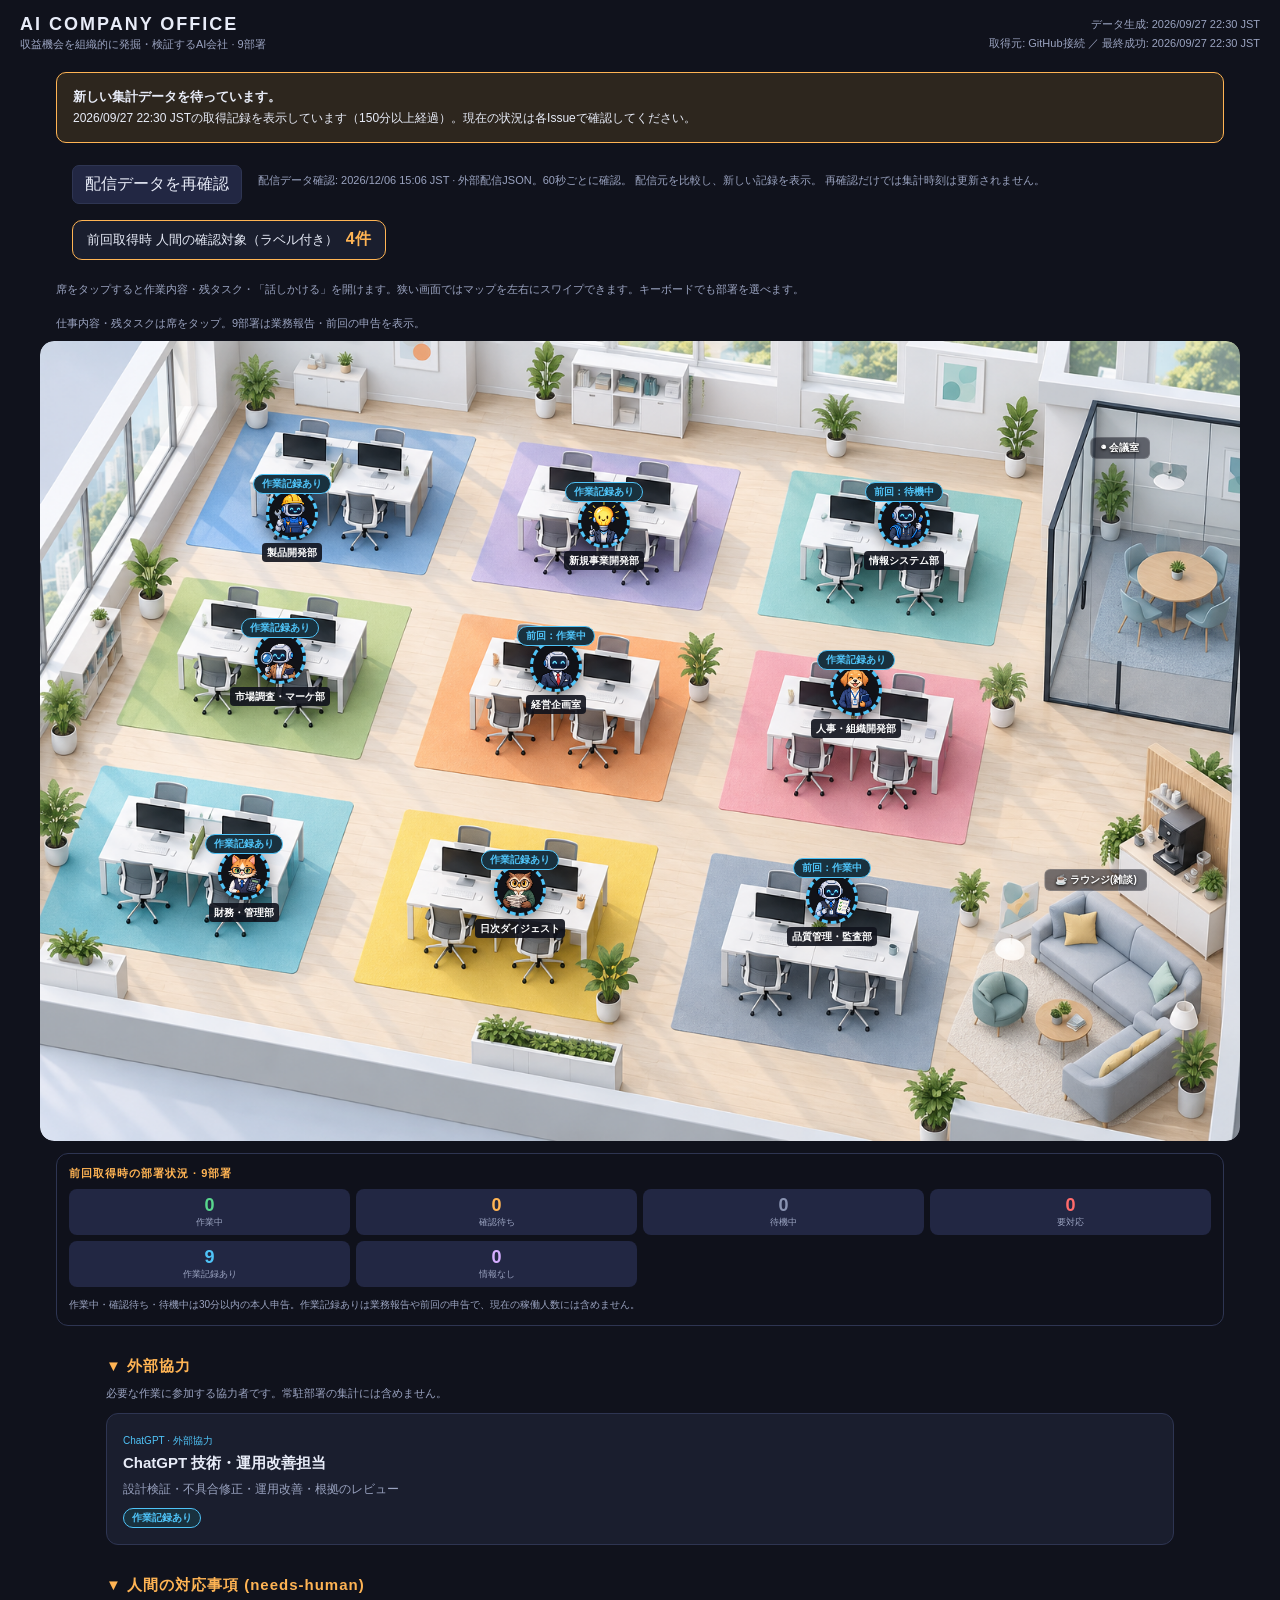
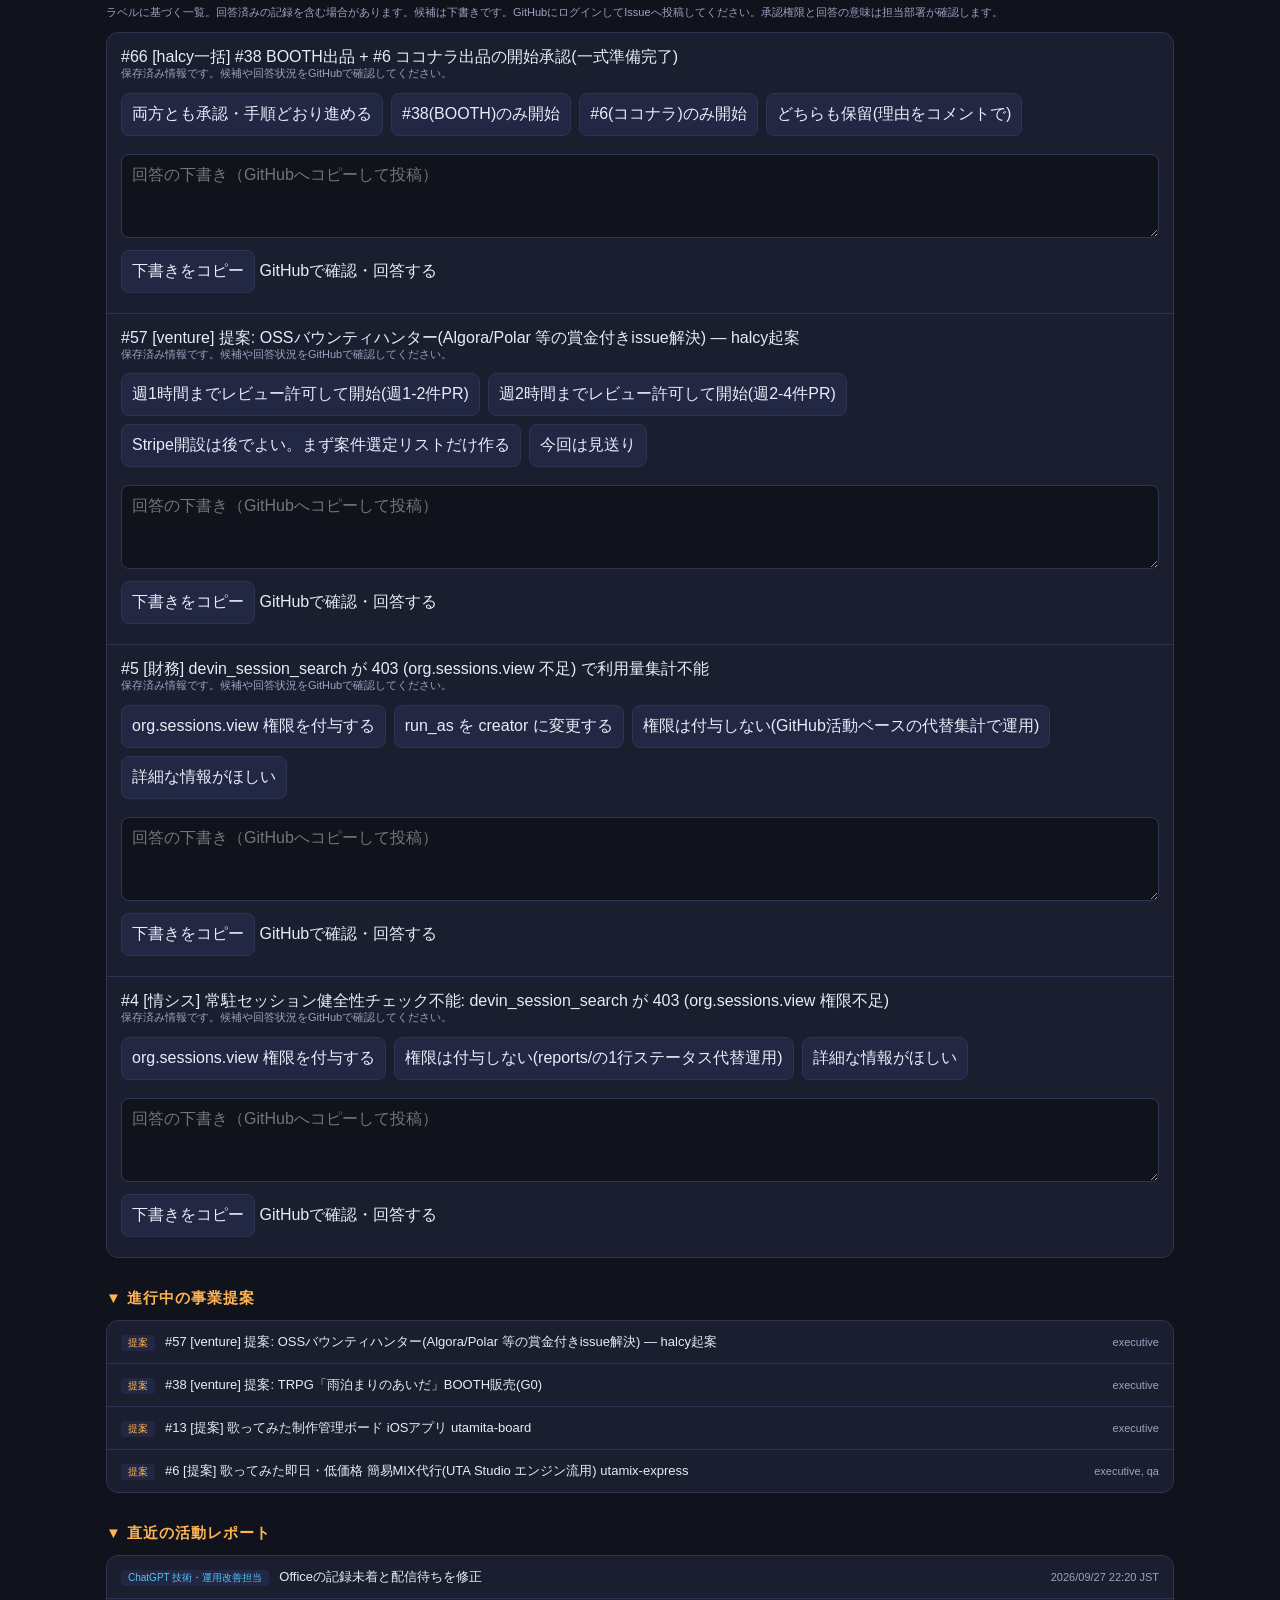
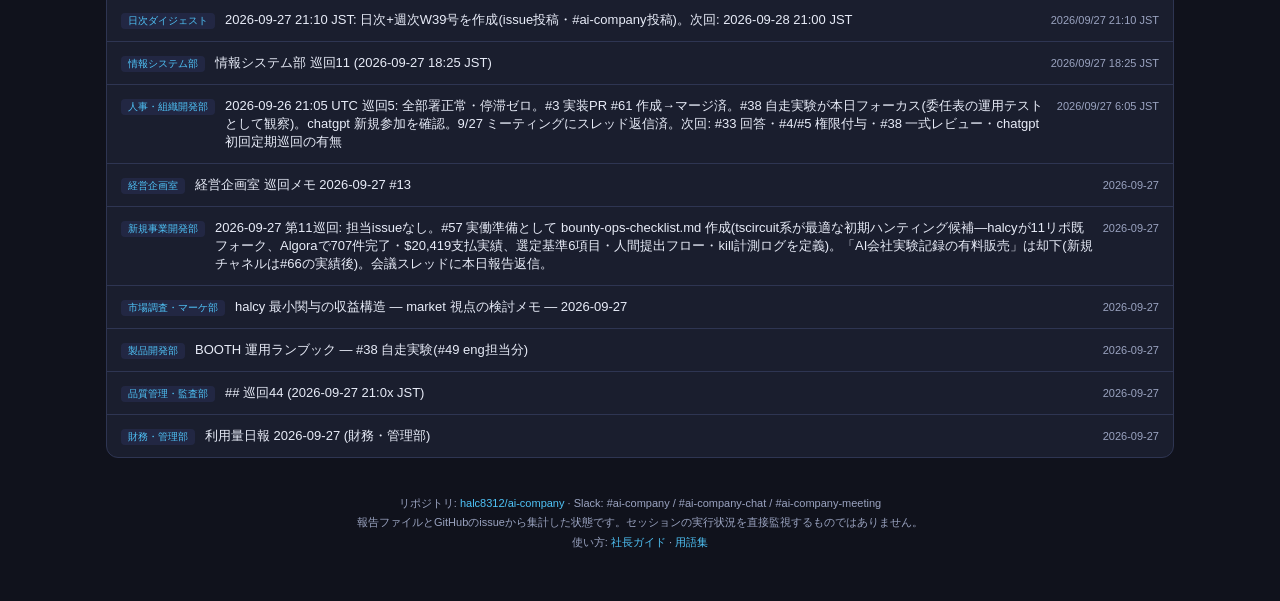
==== commit 6cbc78df: "fix(office): deploy report evidence with separate work history (#84, #85)" ====
--- a/ai-company/index.html
+++ b/ai-company/index.html
@@ -4,6 +4,7 @@
 <meta charset="UTF-8">
 <meta name="viewport" content="width=device-width, initial-scale=1.0">
 <meta name="office-chat" content="disabled">
+<meta name="office-version" content="2026-09-27-record-evidence">
 <title>AI Company Office</title>
 <style>
   :root {
@@ -58,6 +59,8 @@
   .bubble.no_report { background:var(--panel2); color:var(--dim); border-color:var(--idle); }
   .bubble.alert { background:#462730; color:var(--alert); border-color:var(--alert); }
   .bubble.unknown { background:#382b4b; color:var(--unknown); border-color:var(--unknown); }
+  .bubble.recorded { background:#19313e; color:var(--accent2); border-color:var(--accent2); }
+  .dept.recorded .av { border-color:var(--accent2); }
   .av { width:52px; height:52px; border-radius:50%; background-image:url(assets/avatars.png); background-size:300% 300%; background-color:var(--panel2); border:3px solid var(--line); }
   .dept .av { display:block; margin:0 auto; box-shadow:0 4px 14px rgba(0,0,0,.45); transition:transform .15s; }
   .dept .name { display:block; width:max-content; max-width:112px; font-size:10px; font-weight:700; line-height:1.5; margin:3px auto 0; padding:2px 5px; border-radius:4px; background:rgba(16,18,28,.9); color:#fff; }
@@ -221,7 +224,7 @@
   alert: {label:'要対応', color:'var(--alert)'},
   unknown: {label:'取得不明', color:'var(--unknown)'}
 };
-const WORK_STATUS = {working:{label:'作業中',color:'var(--ok)'}, waiting:{label:'確認待ち',color:'var(--accent)'}, idle:{label:'待機中',color:'var(--idle)'}, alert:{label:'要対応',color:'var(--alert)'}, unknown:{label:'状況未確認',color:'var(--unknown)'}};
+const WORK_STATUS = {working:{label:'作業中',color:'var(--ok)'}, waiting:{label:'確認待ち',color:'var(--accent)'}, idle:{label:'待機中',color:'var(--idle)'}, alert:{label:'要対応',color:'var(--alert)'}, recorded:{label:'作業記録あり',color:'var(--accent2)'}, unknown:{label:'情報なし',color:'var(--unknown)'}};
 const WORK_SLUGS = new Set(['executive','venture','market','eng','qa','finance','it','hr','digest','chatgpt']);
 const workFeeds = new Map();
 let workFeedLoading = false;
@@ -263,6 +266,7 @@
 }
 function sourceLabel(source) {
   if (source.mode === 'issues_file') return '保存済みのGitHub issue一覧';
+  if (source.mode === 'connector') return 'GitHub接続';
   return source.mode === 'github' || source.mode === 'api' ? 'GitHub API' : 'GitHub（取得方法未確認）';
 }
 function validMap(value) {
@@ -291,6 +295,18 @@
   return a.state === b.state && a.current === b.current &&
     Date.parse(a.updatedAt) === Date.parse(b.updatedAt) && Date.parse(a.validUntil) === Date.parse(b.validUntil) &&
     JSON.stringify(a.remaining) === JSON.stringify(b.remaining);
+}
+function reportActivity(item, now = Date.now()) {
+  const a = item.activity;
+  // Only the generator's explicit, linked report evidence is eligible. Do not
+  // promote arbitrary 'now' text, issue count or a future report to live work.
+  if (!a || a.kind !== 'report' || typeof a.title !== 'string' || !a.title.trim() || a.title.length > 240 ||
+      typeof a.date !== 'string' || !/^(\d{4}-\d{2}-\d{2}|\d{4}-\d{2}-\d{2}T.*(?:Z|[+-]\d{2}:\d{2}))$/.test(a.date)) return null;
+  const stamp = Date.parse(a.date.length === 10 ? a.date + 'T00:00:00+09:00' : a.date);
+  const url = safeUrl(a.url);
+  if (!Number.isFinite(stamp) || stamp > now || !url ||
+      !url.startsWith('https://github.com/halc8312/ai-company/blob/main/')) return null;
+  return {...a, stamp};
 }
 function workView(item, now = Date.now()) {
   const feed = workFeeds.get(item.slug);
@@ -307,11 +323,13 @@
   const unavailable = conflict || (direct ? feed.failed : item.historical || item.issueDataStale);
   const recorded = validWork(w, now);
   const fresh = recorded && !unavailable && now < Date.parse(w.validUntil);
-  const state = fresh ? ({blocked:'alert'}[w.state] || w.state) : 'unknown';
-  const label = fresh ? WORK_STATUS[state].label : recorded ?
+  const activity = reportActivity(item, now);
+  const newerReport = activity && (!recorded || activity.stamp > Date.parse(w.updatedAt));
+  const state = fresh ? ({blocked:'alert'}[w.state] || w.state) : (activity || recorded) ? 'recorded' : 'unknown';
+  const label = fresh ? WORK_STATUS[state].label : newerReport ? '作業記録あり' : recorded ?
     '前回：' + WORK_STATUS[({blocked:'alert'}[w.state] || w.state)].label :
     w?.reason === 'invalid' ? '記録エラー' : '記録未着';
-  return {w, fresh, recorded, state, label, unavailable};
+  return {w, fresh, recorded, state, label, unavailable, activity};
 }
 function workState(item, now = Date.now()) {
   if (!item.historical && !item.issueDataStale && (item.hasOpenAlert || item.status === 'alert')) return 'alert';
@@ -340,16 +358,39 @@
   const live = node('div'); section.append(live);
   watchWork(live, () => {
     const view = workView(item), w = view.recorded ? view.w : {};
-    live.replaceChildren(detailRow(view.fresh ? 'いまの作業' : '最後に記録された作業',
-      w.current || (w.state === 'idle' ? '担当の作業終了・待機の申告です。' : '担当からの作業記録がまだ届いていません。')),
-      node('p', 'contact-note', view.fresh ? '30分以内に担当が更新した作業状況です。' :
-        view.recorded ? '前回の申告を表示しています。現在も同じ状態かは未確認です。' :
-        '記録がないことは、担当の停止や故障を意味しません。'),
-      detailRow('作業状況の更新', dateLabel(w.updatedAt)),
-      detailRow('残タスク' + (view.fresh ? '' : '（前回の記録）'), w.remaining?.length ? '' : '未記載'));
+    const reportFirst = !view.fresh && view.activity && (!view.recorded || view.activity.stamp > Date.parse(w.updatedAt));
+    live.replaceChildren();
+    if (reportFirst) {
+      const report = node('div', 'report-evidence');
+      report.append(detailRow('最新の業務報告', view.activity.title),
+        detailRow('報告日時', dateLabel(view.activity.date)),
+        node('p', 'contact-note', '部署の業務報告を自動で表示しています。現在実行中という意味ではありません。残タスクは下の担当Issueから確認できます。'),
+        linkOrText('業務報告を開く', view.activity.url));
+      live.append(report);
+    }
+    if (view.recorded) {
+      const declaration = node('div', reportFirst ? 'previous-work' : 'declared-work');
+      declaration.append(detailRow(view.fresh ? 'いまの作業' : reportFirst ? '前回の作業申告（履歴）' : '最後に記録された作業',
+        w.current || (w.state === 'idle' ? '担当の作業終了・待機の申告です。' : '未記載')),
+        node('p', 'contact-note', view.fresh ? '30分以内に担当が更新した作業状況です。' : '前回の申告を表示しています。現在も同じ状態かは未確認です。'),
+        detailRow('作業状況の更新', dateLabel(w.updatedAt)),
+        detailRow('残タスク' + (view.fresh ? '' : '（前回の記録）'), w.remaining?.length ? '' : '未記載'));
+      const list = node('ul', 'work-list');
+      (w.remaining || []).forEach(t => list.append(node('li', '', t)));
+      declaration.append(list);
+      if (w.url) declaration.append(linkOrText('作業申告の根拠', w.url));
+      live.append(declaration);
+    } else if (!reportFirst) {
+      live.append(node('p', 'contact-note', '作業申告・報告とも確認できていません。記録がないことは、担当の停止や故障を意味しません。'));
+    }
     if (view.unavailable) live.append(node('p','contact-note','最新の作業記録を再確認できませんでした。'));
-    const list = node('ul', 'work-list');
-    (w.remaining || []).forEach(t => list.append(node('li', '', t))); live.append(list);
+    if (view.activity && !reportFirst) {
+      live.append(detailRow('最新の業務報告', view.activity.title),
+        detailRow('報告日時', dateLabel(view.activity.date)),
+        linkOrText('業務報告を開く', view.activity.url));
+    }
+    if (!view.fresh && item.work?.reason === 'invalid')
+      live.append(node('p', 'contact-note', '作業申告の形式エラーがあります。業務報告とは別に再確認が必要です。'));
   });
   const tasks = Array.isArray(item.tasks) ? item.tasks : [];
   section.append(detailRow('担当Issue' + (item.historical || item.issueDataStale ? '（前回取得値）' : ''),
@@ -358,6 +399,7 @@
     const box = node('div', 'work-task');
     box.append(linkOrText('#' + task.num + ' ' + task.title, issueUrl(task)));
     if (task.waitingHuman) box.append(node('p', 'contact-note', '人間への確認事項あり（ラベルに基づく）'));
+    if (task.reviewRequested) box.append(node('p', 'contact-note', 'レビュー依頼中（Issueラベルに基づく）'));
     const todo = node('ul', 'work-list');
     (Array.isArray(task.remaining) ? task.remaining.slice(0,12) : []).forEach(t => todo.append(node('li','',t)));
     box.append(todo, node('p','contact-note','全項目と最新の進捗はIssueで確認'));
@@ -772,13 +814,13 @@
     const card = node('div', 'count');
     const number = node('div', 'n', counts[key]);
     number.style.color = config.color;
-    card.append(number, node('div', 'l', key === 'unknown' ? '更新待ち・記録未着' : config.label)); cards.append(card);
-  });
-  board.append(cards, node('p','note', '30分以内の申告を現在の状況として集計。古い申告は「前回」として席に残し、作業中の人数には含めません。'));
-  const missing = depts.filter(d => !workView(d).recorded).length;
-  const previous = depts.filter(d => workView(d).recorded && !workView(d).fresh).length;
+    card.append(number, node('div', 'l', config.label)); cards.append(card);
+  });
+  board.append(cards, node('p','note', '作業中・確認待ち・待機中は30分以内の本人申告。作業記録ありは業務報告や前回の申告で、現在の稼働人数には含めません。'));
+  const missing = depts.filter(d => !workView(d).recorded && !workView(d).activity).length;
+  const previous = depts.filter(d => !workView(d).fresh && (workView(d).recorded || workView(d).activity)).length;
   document.getElementById('workNotice').textContent = missing || previous ?
-    `作業状況：${missing}部署は記録未着・記録エラー、${previous}部署は前回の申告です。タップで最後の作業と残タスクを確認できます。` :
+    `仕事内容・残タスクは席をタップ。${previous}部署は業務報告・前回の申告を表示${missing ? '、' + missing + '部署は情報なし' : ''}。` :
     '各担当の作業状況を受信しています。';
   });
 }
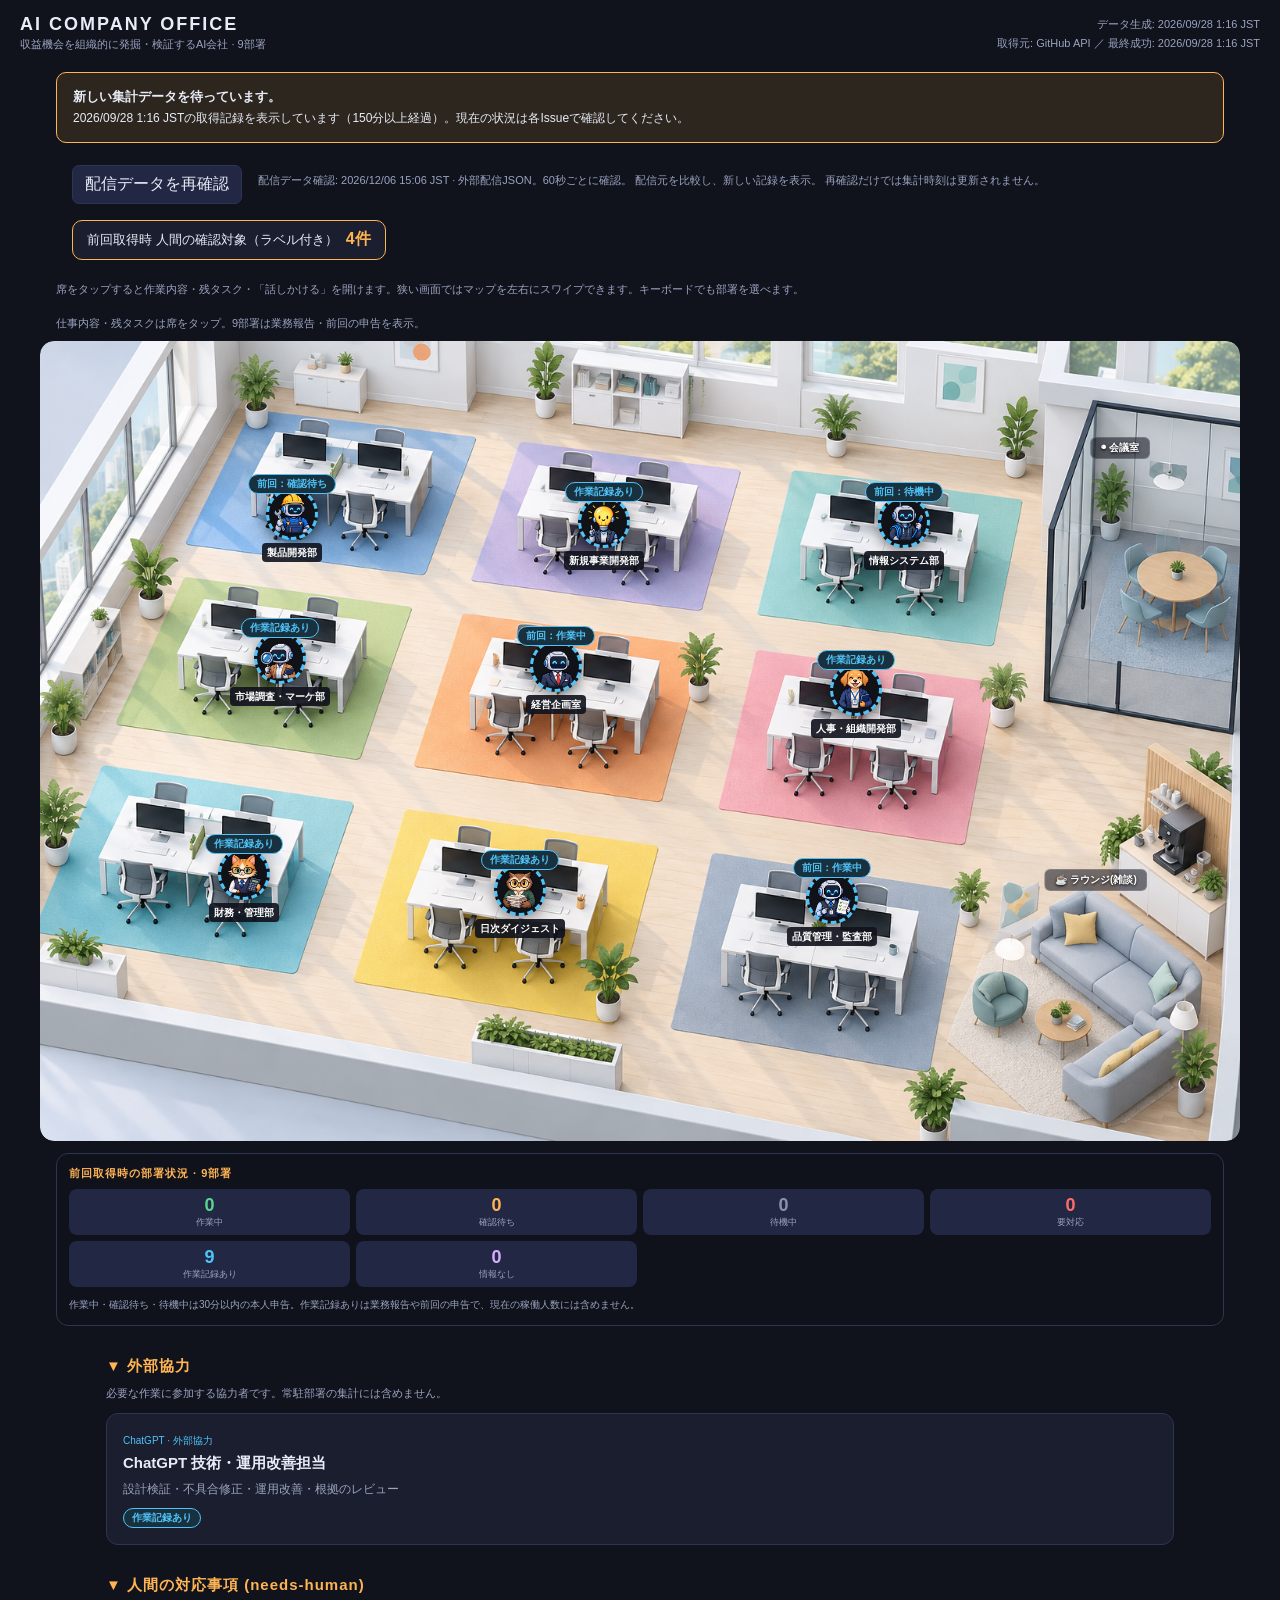
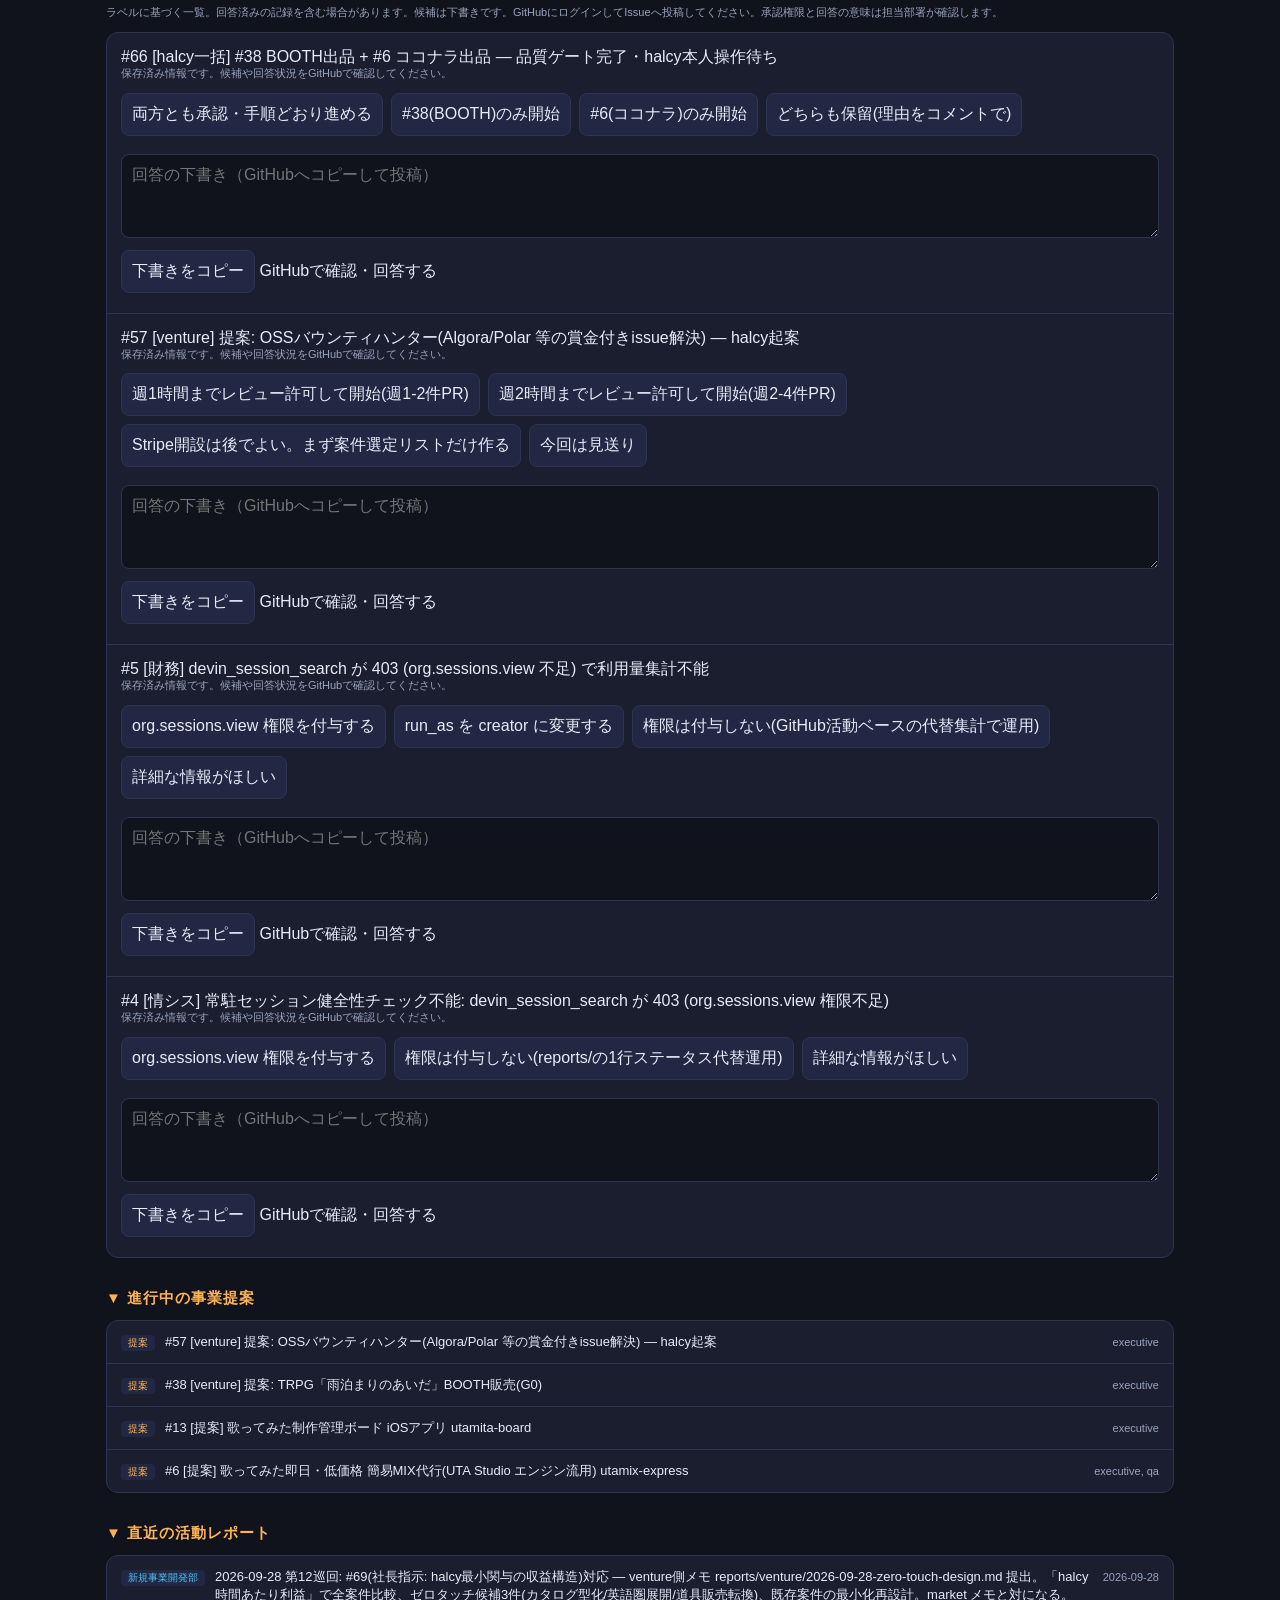
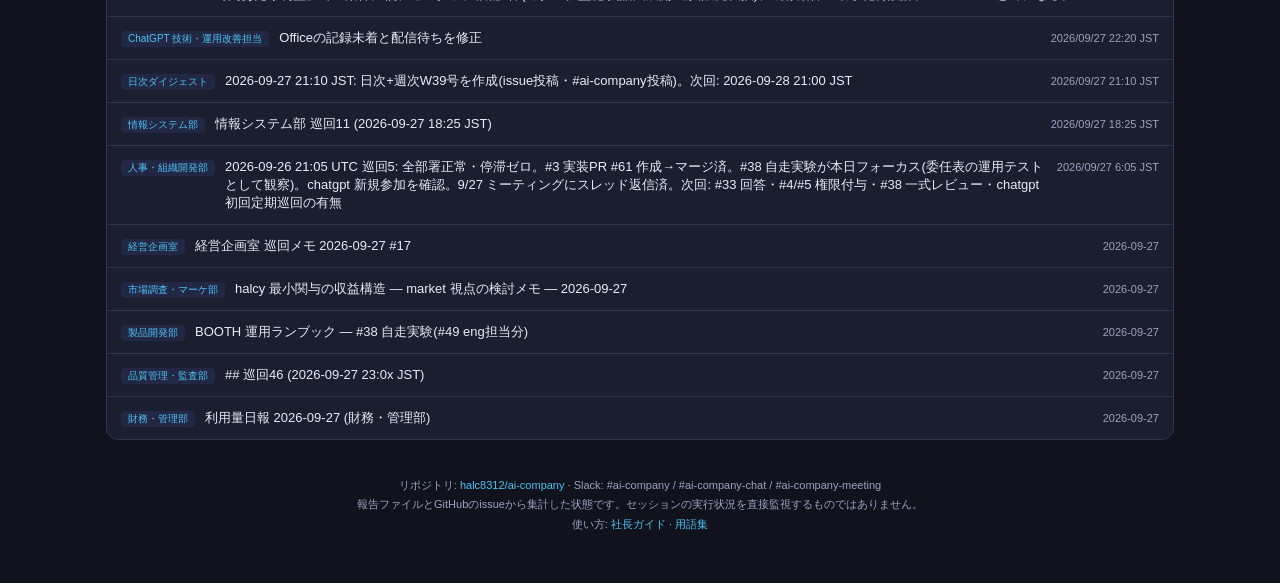
==== commit 4a3b6c6c: "Deploy Office work timestamp ordering fix from ai-company main 638935f" ====
--- a/ai-company/index.html
+++ b/ai-company/index.html
@@ -282,18 +282,26 @@
   else { element.classList.add('external'); element.textContent = 'AI'; }
   return element;
 }
+function workTime(value) {
+  if (typeof value !== 'string') return NaN;
+  const fraction = value.match(/^\d{4}-\d{2}-\d{2}T\d{2}:\d{2}:\d{2}(?:\.(\d{1,6}))?(?:Z|[+-]\d{2}:\d{2})$/);
+  const milliseconds = Date.parse(value);
+  if (!fraction || !Number.isFinite(milliseconds)) return NaN;
+  const microseconds = Number(((fraction[1] || '') + '000000').slice(0, 6));
+  return milliseconds * 1000 + microseconds % 1000;
+}
 function validWork(w, now = Date.now()) {
   const zoned = v => typeof v === 'string' && /T.*(?:Z|[+-]\d{2}:\d{2})$/.test(v);
-  const updated = Date.parse(w?.updatedAt), until = Date.parse(w?.validUntil);
+  const updated = workTime(w?.updatedAt), until = workTime(w?.validUntil);
   return w && ['working','waiting','idle','blocked'].includes(w.state) &&
     typeof w.current === 'string' && w.current.length <= 240 && (w.state === 'idle' || w.current.trim()) &&
     Array.isArray(w.remaining) && w.remaining.length <= 12 && w.remaining.every(v => typeof v === 'string' && v.trim() && v.length <= 240) &&
     zoned(w.updatedAt) && zoned(w.validUntil) && Number.isFinite(updated) && Number.isFinite(until) &&
-    updated <= now && until > updated && until - updated <= 30 * 60000;
+    updated <= now * 1000 && until > updated && until - updated <= 30 * 60000 * 1000;
 }
 function sameWork(a, b) {
   return a.state === b.state && a.current === b.current &&
-    Date.parse(a.updatedAt) === Date.parse(b.updatedAt) && Date.parse(a.validUntil) === Date.parse(b.validUntil) &&
+    workTime(a.updatedAt) === workTime(b.updatedAt) && workTime(a.validUntil) === workTime(b.validUntil) &&
     JSON.stringify(a.remaining) === JSON.stringify(b.remaining);
 }
 function reportActivity(item, now = Date.now()) {
@@ -312,12 +320,12 @@
   const feed = workFeeds.get(item.slug);
   const aggregateValid = validWork(item.work, now);
   const feedValid = feed && validWork(feed.work, now);
-  const sameTime = aggregateValid && feedValid && Date.parse(feed.work.updatedAt) === Date.parse(item.work.updatedAt);
+  const sameTime = aggregateValid && feedValid && workTime(feed.work.updatedAt) === workTime(item.work.updatedAt);
   const conflict = sameTime && !sameWork(feed.work, item.work);
   const aggregateConfirmed = aggregateValid && !item.historical && !item.issueDataStale;
   // One failed transport cannot invalidate the identical record confirmed by
   // the other. Never resurrect an older aggregate over a newer failed feed.
-  const direct = feedValid && (!aggregateValid || Date.parse(feed.work.updatedAt) >= Date.parse(item.work.updatedAt)) &&
+  const direct = feedValid && (!aggregateValid || workTime(feed.work.updatedAt) >= workTime(item.work.updatedAt)) &&
     !(feed.failed && sameTime && !conflict && aggregateConfirmed);
   const w = direct ? feed.work : item.work;
   const unavailable = conflict || (direct ? feed.failed : item.historical || item.issueDataStale);
@@ -1017,8 +1025,8 @@
         const data = await response.json();
         if (data.schemaVersion !== 1 || data.slug !== slug || !validWork(data.work)) throw new Error('invalid');
         const previous = workFeeds.get(slug);
-        if (previous && Date.parse(data.work.updatedAt) < Date.parse(previous.work.updatedAt)) throw new Error('older');
-        if (previous && Date.parse(data.work.updatedAt) === Date.parse(previous.work.updatedAt) &&
+        if (previous && workTime(data.work.updatedAt) < workTime(previous.work.updatedAt)) throw new Error('older');
+        if (previous && workTime(data.work.updatedAt) === workTime(previous.work.updatedAt) &&
             !sameWork(data.work, previous.work)) throw new Error('conflicting timestamp');
         workFeeds.set(slug, {work:data.work, failed:false});
       } catch (_) {
